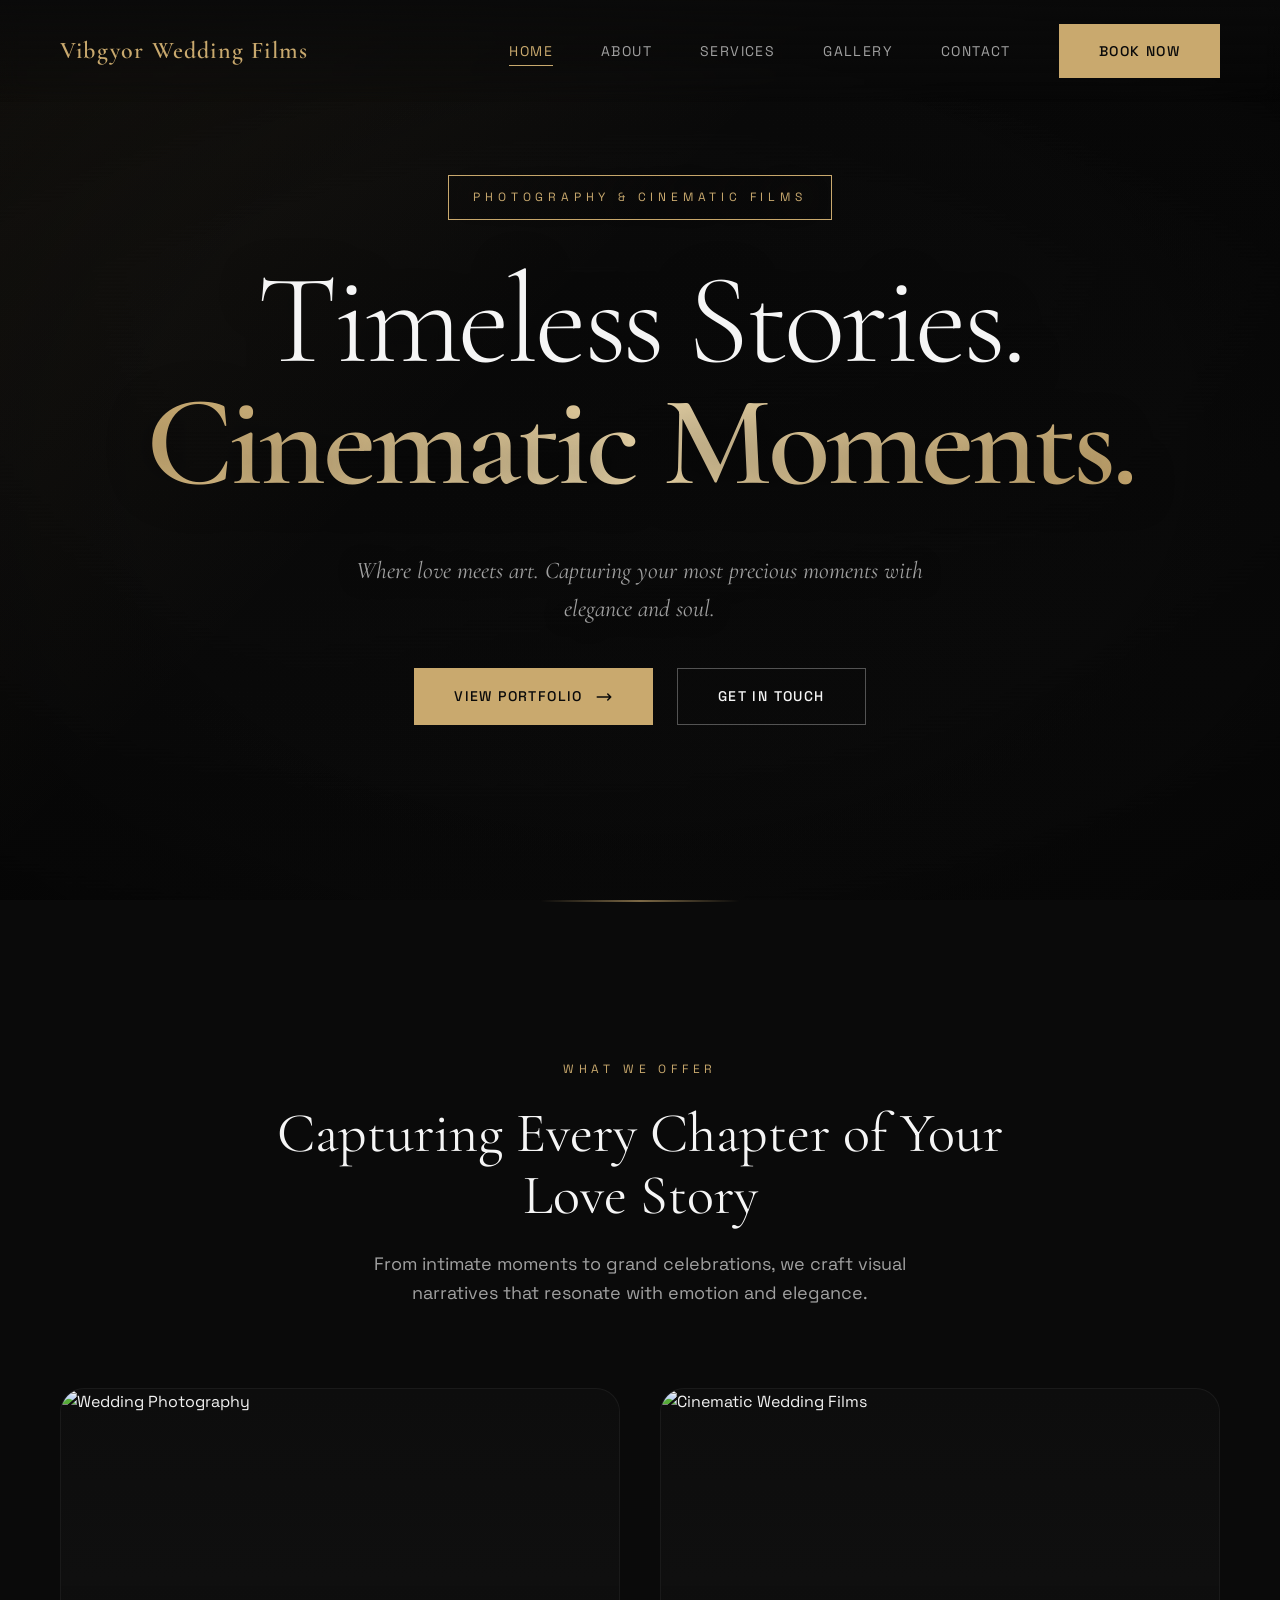
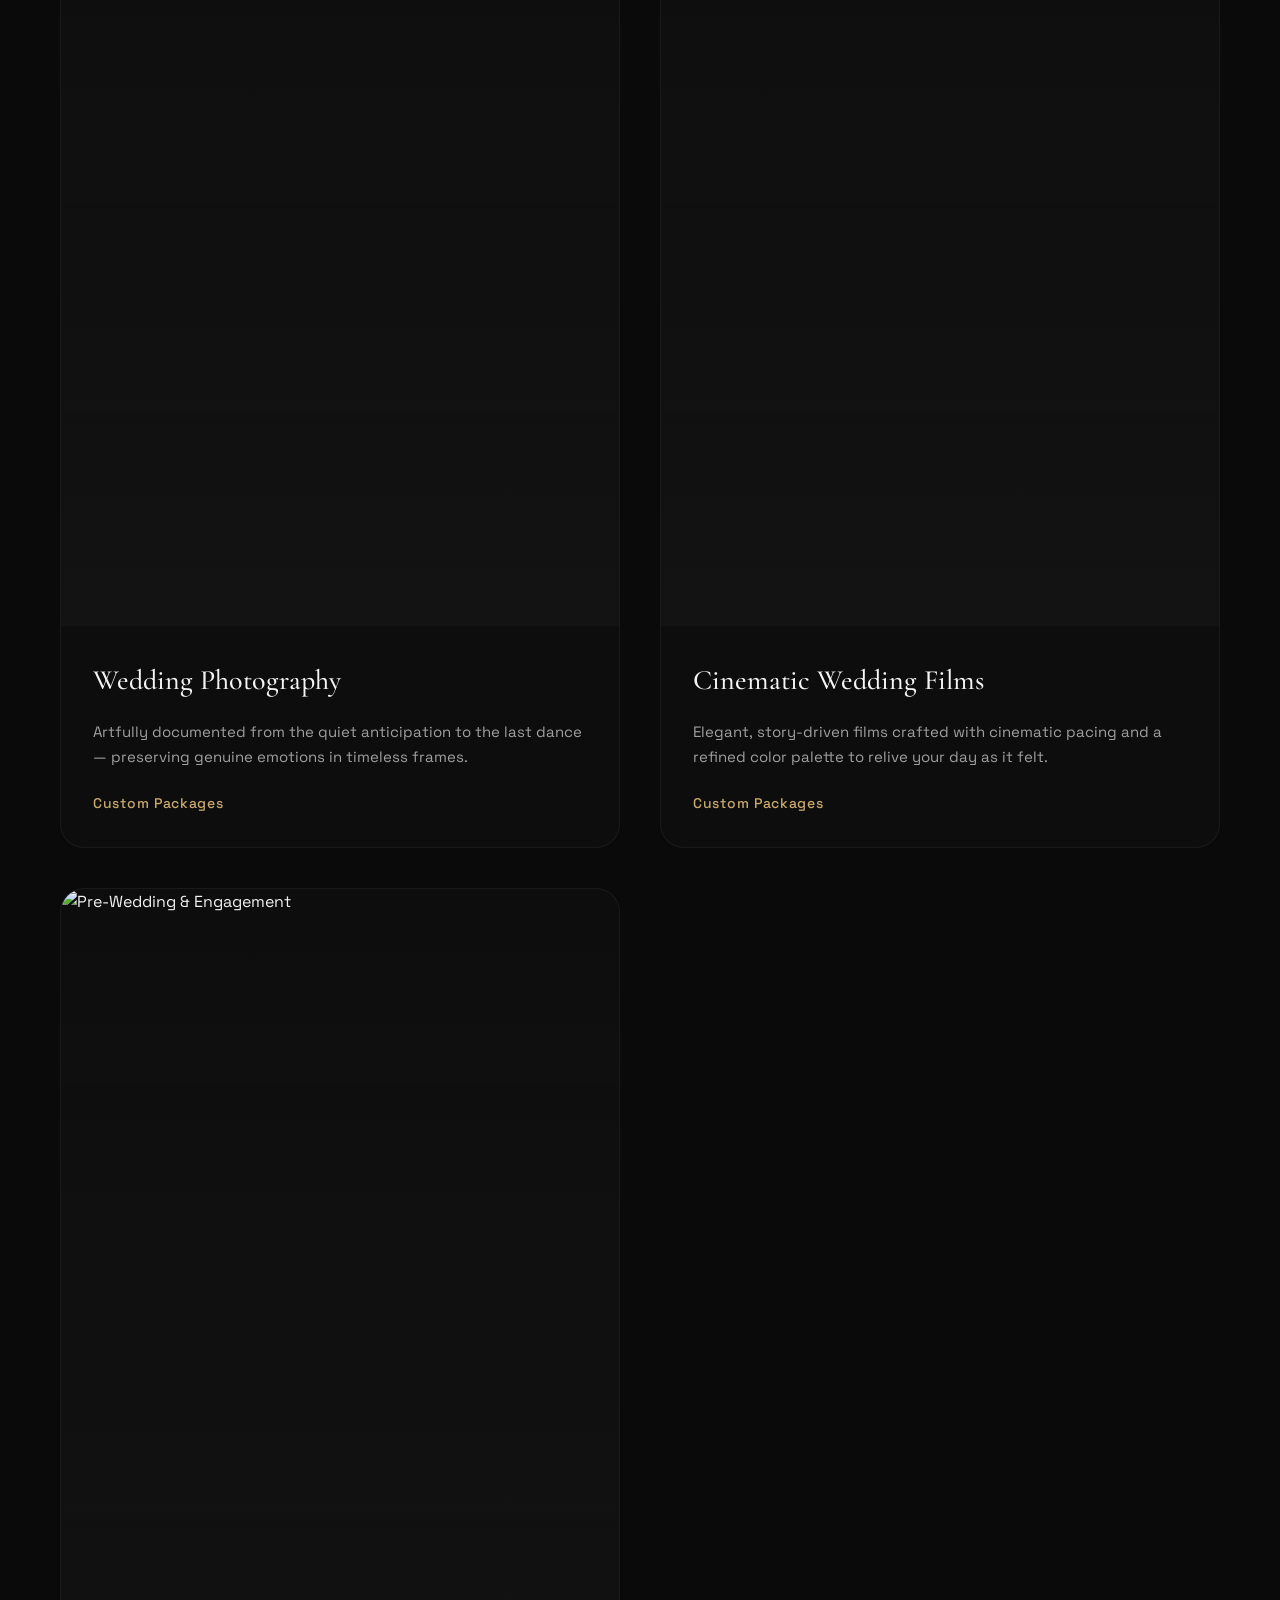
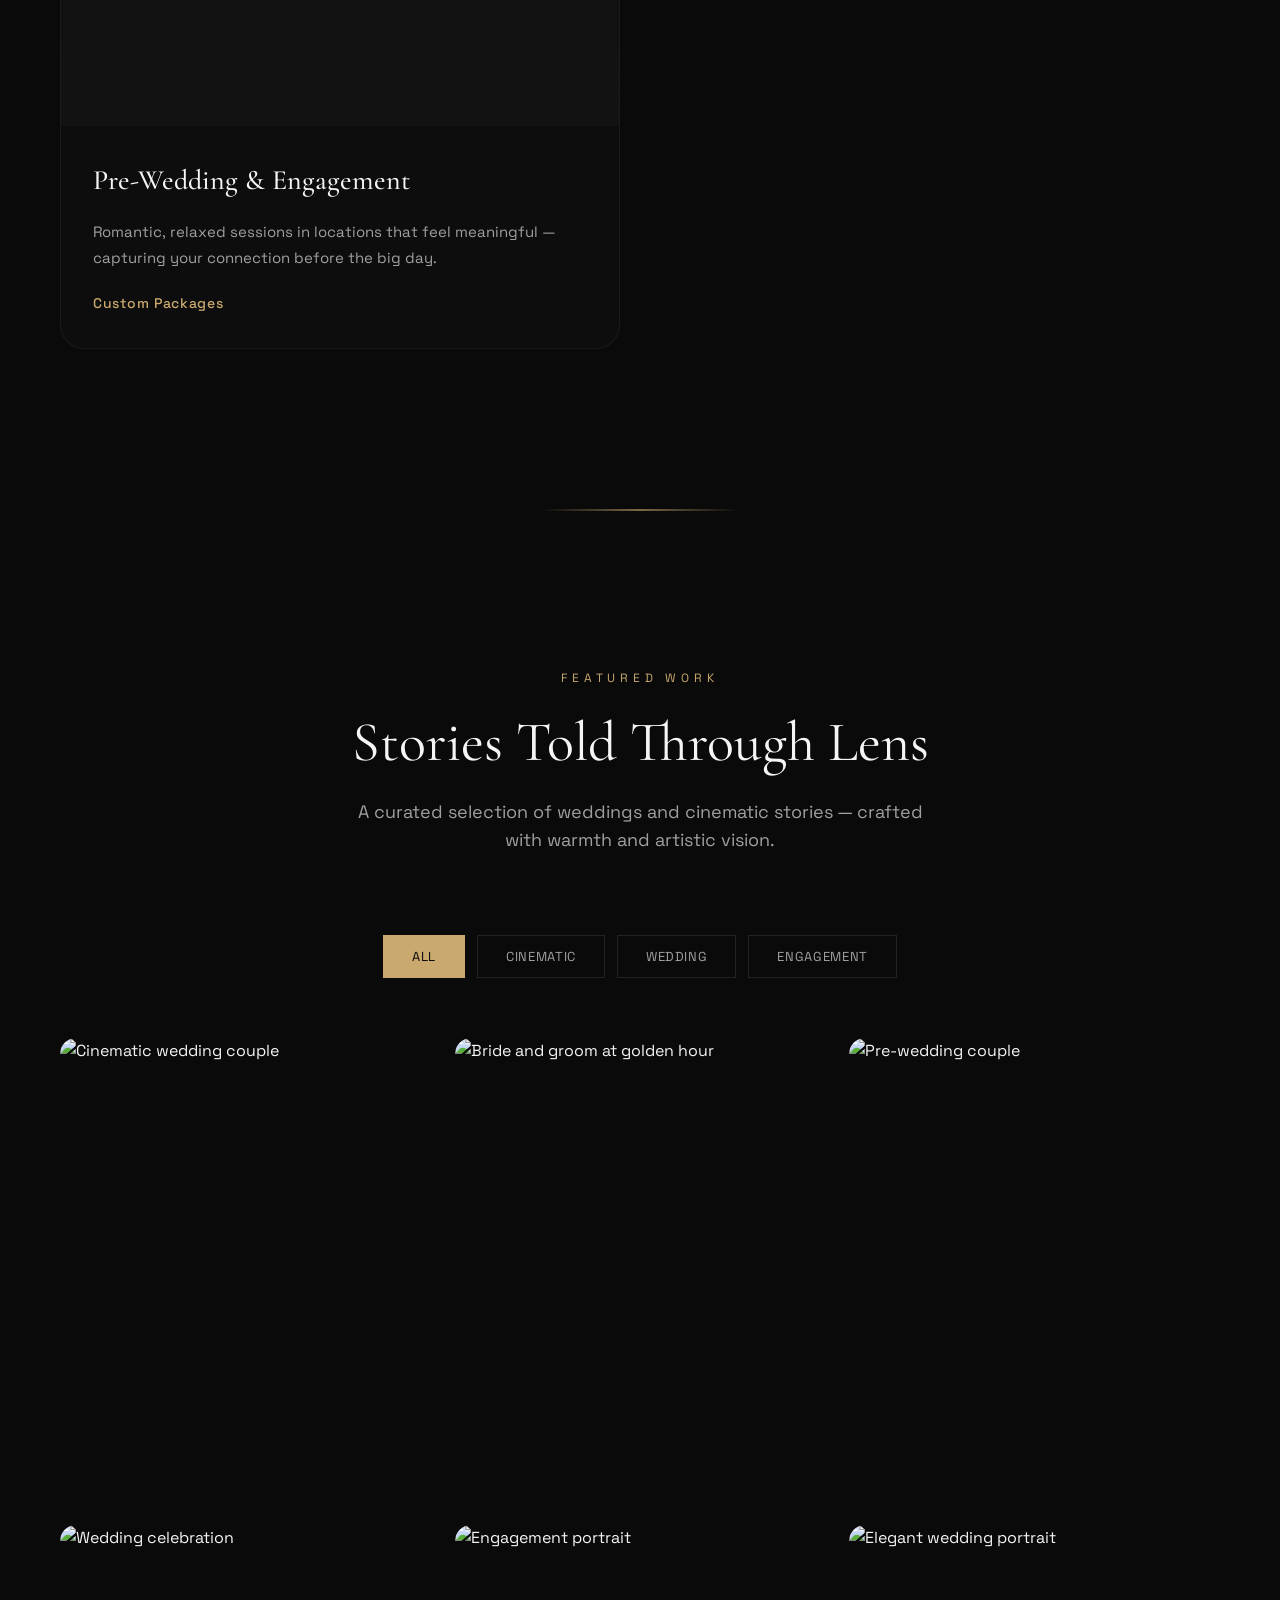
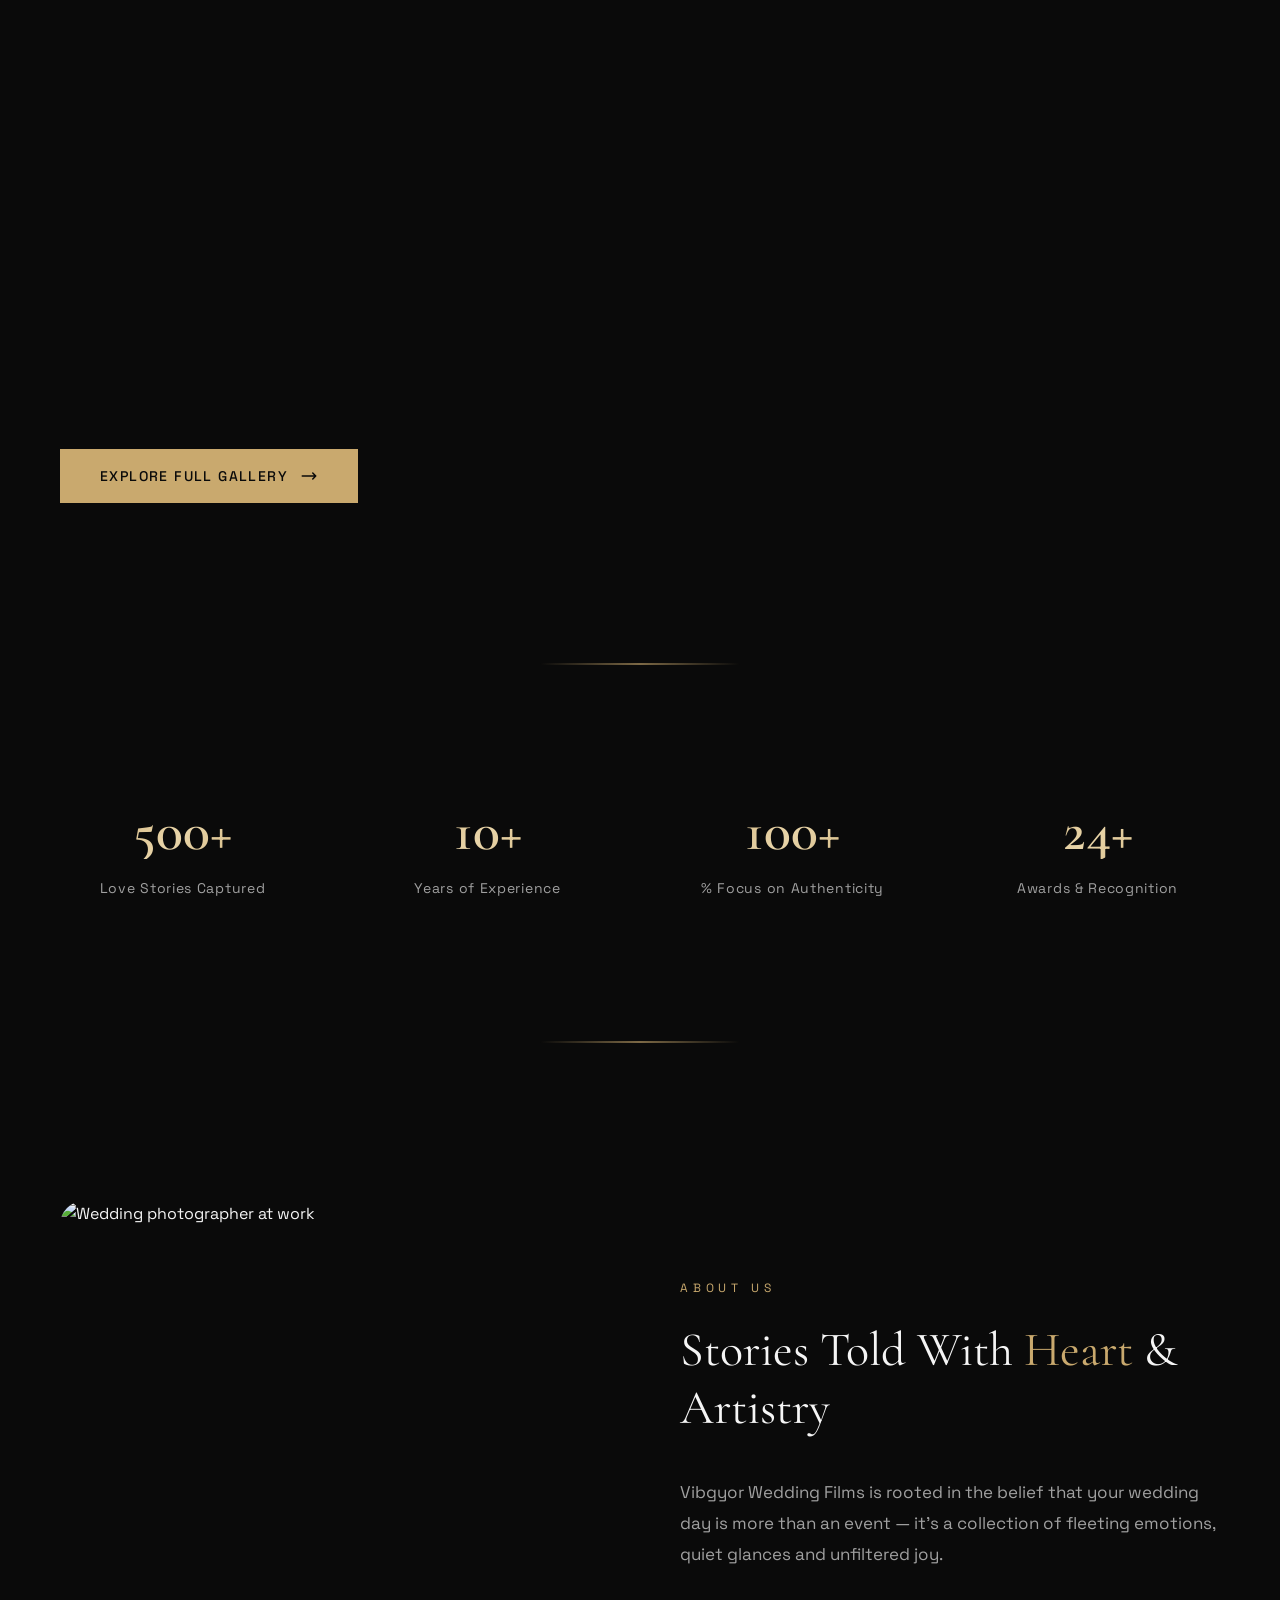
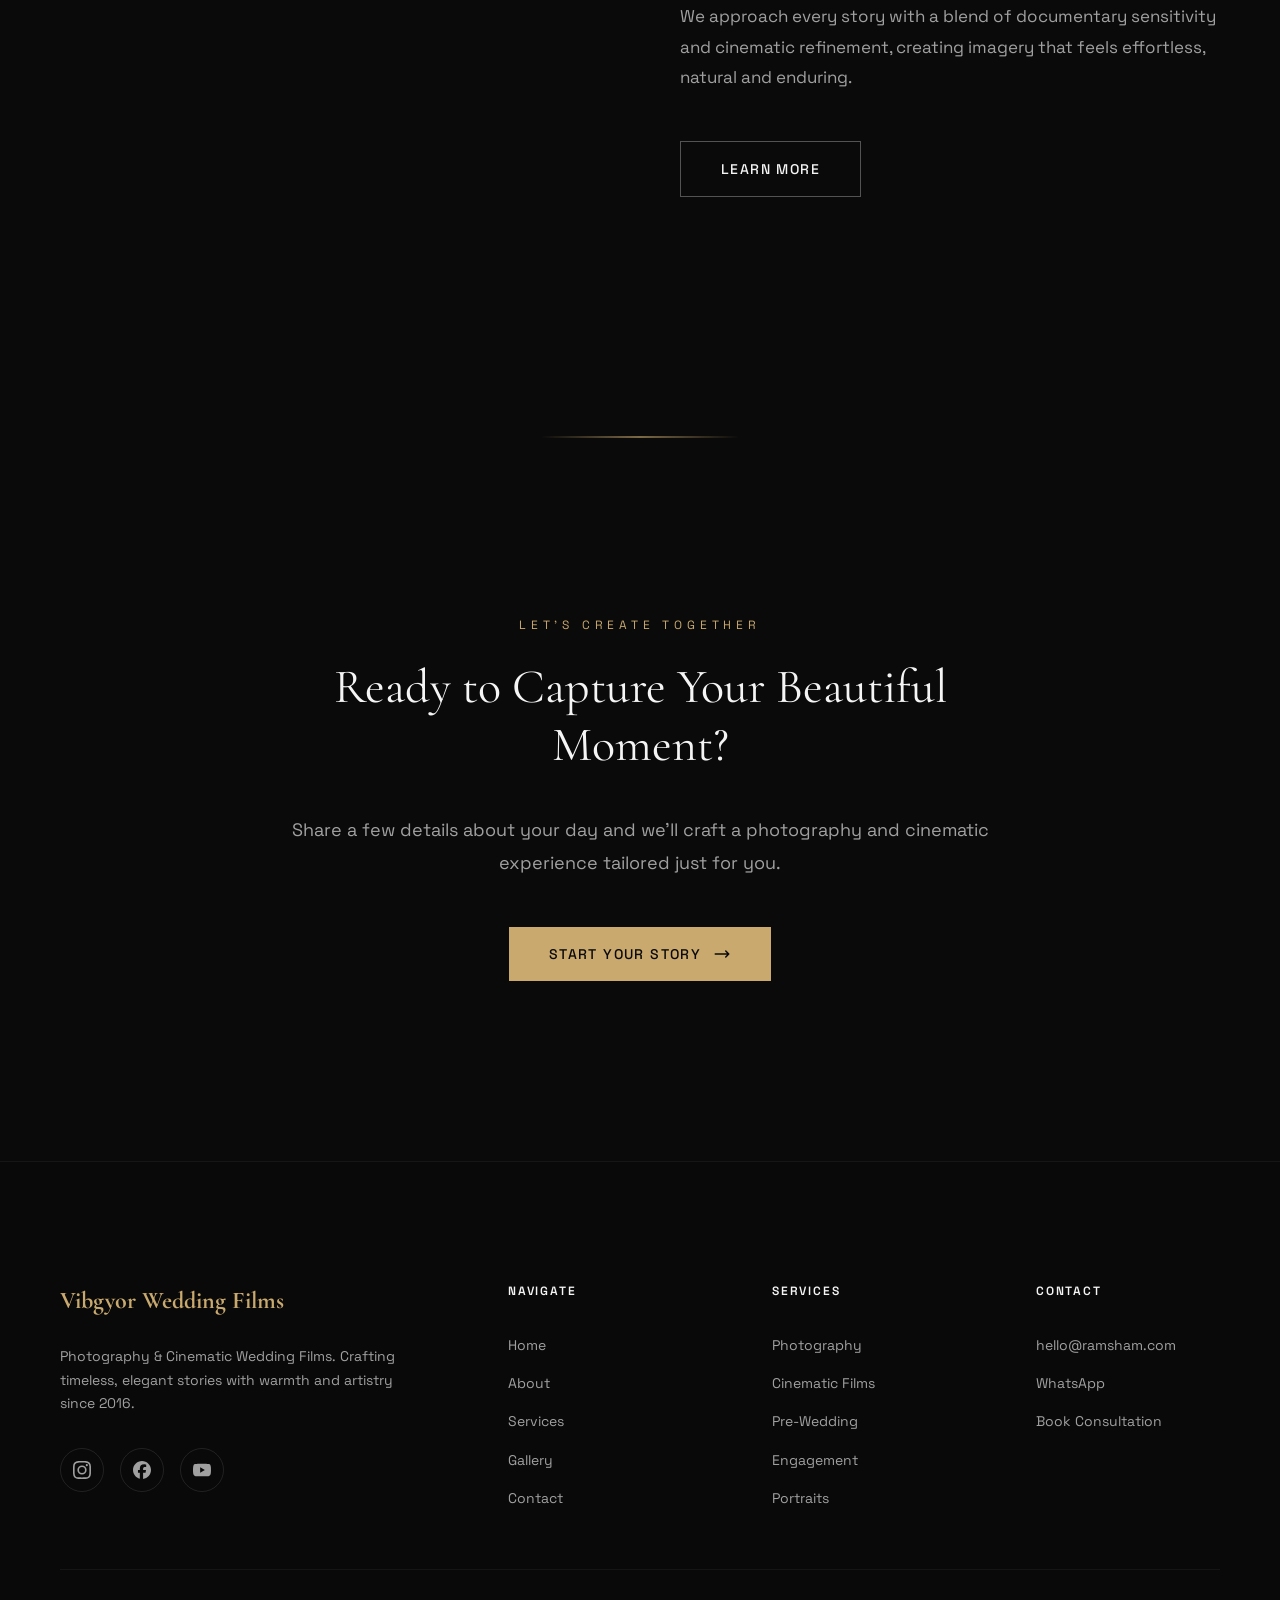
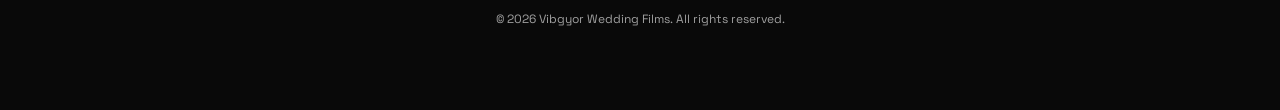
==== index.html @ 5d6d09fa "Fix: Make service cards mobile-responsive with clamp() and media queries" ====
<!DOCTYPE html>
<html lang="en">
<head>
  <meta charset="UTF-8" />
  <meta name="viewport" content="width=device-width, initial-scale=1.0" />
  <title>Vibgyor Wedding Films - Photography & Cinematic Wedding Films</title>
  <meta name="description" content="Vibgyor Wedding Films - Photography & Cinematic | Artistic Of Wedding. I am ready to capture your beautiful moment." />
  <meta name="theme-color" content="#1a1a1a" />
  <link rel="preconnect" href="https://fonts.googleapis.com" />
  <link rel="preconnect" href="https://fonts.gstatic.com" crossorigin />
  <link href="https://fonts.googleapis.com/css2?family=Cormorant+Garamond:ital,wght@0,300;0,400;0,500;0,600;0,700;1,300;1,400;1,500&family=Space+Grotesk:wght@300;400;500;600;700&display=swap" rel="stylesheet" />
  <style>
    /* Vibgyor Wedding Films - Modern 3D Artistic Website */
    :root {
      --font-display: 'Cormorant Garamond', Georgia, serif;
      --font-body: 'Space Grotesk', system-ui, sans-serif;
      --bg-dark: #0a0a0a;
      --bg-light: #141414;
      --text-primary: #f5f5f5;
      --text-secondary: #a0a0a0;
      --accent: #c9a96e;
      --accent-glow: rgba(201, 169, 110, 0.4);
      --gold-gradient: linear-gradient(135deg, #c9a96e 0%, #e8d4a8 50%, #c9a96e 100%);
    }

    * { margin: 0; padding: 0; box-sizing: border-box; }

    html { scroll-behavior: smooth; }

    body {
      font-family: var(--font-body);
      background: var(--bg-dark);
      color: var(--text-primary);
      line-height: 1.6;
      overflow-x: hidden;
      -webkit-font-smoothing: antialiased;
    }

    /* Custom Scrollbar */
    ::-webkit-scrollbar { width: 8px; }
    ::-webkit-scrollbar-track { background: var(--bg-dark); }
    ::-webkit-scrollbar-thumb { background: var(--accent); border-radius: 4px; }
    ::-webkit-scrollbar-thumb:hover { background: var(--accent-glow); }

    /* Selection */
    ::selection { background: var(--accent); color: var(--bg-dark); }

    /* Canvas Background - Full Page */
    #three-canvas {
      position: fixed;
      top: 0;
      left: 0;
      width: 100vw;
      height: 100vh;
      z-index: 0;
      pointer-events: none;
      opacity: 1;
    }

    /* Container */
    .container {
      position: relative;
      z-index: 1;
      max-width: 1400px;
      margin: 0 auto;
      padding: 40px 60px;
    }

    /* Navigation */
    .nav {
      position: fixed;
      top: 0;
      left: 0;
      right: 0;
      z-index: 100;
      padding: 24px 60px;
      display: flex;
      justify-content: space-between;
      align-items: center;
      background: linear-gradient(180deg, rgba(10,10,10,0.9) 0%, transparent 100%);
      backdrop-filter: blur(10px);
      transition: all 0.4s ease;
    }

    .nav.scrolled {
      background: rgba(10, 10, 10, 0.95);
      backdrop-filter: blur(20px);
      border-bottom: 1px solid rgba(201, 169, 110, 0.1);
    }

    .logo {
      font-family: var(--font-display);
      font-size: 1.5rem;
      font-weight: 600;
      color: var(--accent);
      text-decoration: none;
      letter-spacing: 0.05em;
    }

    .nav-links {
      display: flex;
      gap: 48px;
      align-items: center;
    }

    .nav-link {
      font-size: 0.875rem;
      font-weight: 400;
      color: var(--text-secondary);
      text-decoration: none;
      letter-spacing: 0.1em;
      text-transform: uppercase;
      transition: color 0.3s ease;
      position: relative;
    }

    .nav-link::before {
      content: '';
      position: absolute;
      bottom: -4px;
      left: 0;
      width: 0;
      height: 1px;
      background: var(--accent);
      transition: width 0.3s ease;
    }

    .nav-link:hover, .nav-link.active {
      color: var(--accent);
    }

    .nav-link:hover::before, .nav-link.active::before {
      width: 100%;
    }

    .menu-btn {
      display: none;
      background: none;
      border: none;
      color: var(--text-primary);
      cursor: pointer;
    }

    /* Hero Video Background */
    .hero {
      position: relative;
      min-height: 100vh;
      display: flex;
      align-items: center;
      justify-content: center;
      overflow: hidden;
      z-index: 1;
    }

    .hero-video-wrapper {
      position: absolute;
      inset: 0;
      z-index: 0;
      overflow: hidden;
      overscroll-behavior: none;
      pointer-events: none;
    }

    .hero-video {
      position: absolute;
      top: 0;
      left: 0;
      min-width: 100%;
      min-height: 100%;
      width: 100%;
      height: 100%;
      object-fit: cover;
      will-change: transform, filter;
      transition: filter 0.1s ease;
      pointer-events: none;
    }

    .hero-video-overlay {
      position: absolute;
      inset: 0;
      background: linear-gradient(
        180deg,
        rgba(10, 10, 10, 0.6) 0%,
        rgba(10, 10, 10, 0.4) 30%,
        rgba(10, 10, 10, 0.7) 100%
      );
      z-index: 1;
      transition: background 0.1s ease;
    }

    .hero-video-cinematic {
      position: absolute;
      inset: 0;
      background: linear-gradient(
        135deg,
        rgba(201, 169, 110, 0.08) 0%,
        transparent 40%,
        rgba(10, 10, 10, 0.3) 100%
      );
      z-index: 2;
      pointer-events: none;
    }

    /* Cinematic scan lines effect */
    .hero-scanlines {
      position: absolute;
      inset: 0;
      z-index: 3;
      pointer-events: none;
      background: repeating-linear-gradient(
        0deg,
        transparent,
        transparent 2px,
        rgba(0, 0, 0, 0.03) 2px,
        rgba(0, 0, 0, 0.03) 4px
      );
    }

    /* Vignette effect for cinematic feel */
    .hero-vignette {
      position: absolute;
      inset: 0;
      z-index: 4;
      pointer-events: none;
      background: radial-gradient(
        ellipse at center,
        transparent 50%,
        rgba(0, 0, 0, 0.4) 100%
      );
    }

    .hero-content {
      position: relative;
      z-index: 10;
      text-align: center;
      max-width: 1200px;
      padding: 0 24px;
    }

    .hero-label {
      display: inline-block;
      font-size: 0.75rem;
      letter-spacing: 0.4em;
      text-transform: uppercase;
      color: var(--accent);
      margin-bottom: 40px;
      padding: 12px 24px;
      border: 1px solid var(--accent);
      background: transparent;
      opacity: 0;
      transform: translateY(20px);
      animation: fadeUp 1s ease forwards 0.3s;
      text-shadow: 0 0 30px rgba(201, 169, 110, 0.5);
    }

    .hero-title {
      font-family: var(--font-display);
      font-size: clamp(3rem, 12vw, 8rem);
      font-weight: 300;
      line-height: 0.95;
      letter-spacing: -0.03em;
      margin-bottom: 48px;
      opacity: 0;
      transform: translateY(40px);
      animation: fadeUp 1s ease forwards 0.5s;
      text-shadow: 0 4px 40px rgba(0, 0, 0, 0.5);
    }

    .hero-title .line {
      display: block;
      opacity: 0;
      transform: translateY(40px);
      animation: fadeUp 1s ease forwards 0.6s;
    }

    .hero-title .line:nth-child(2) {
      animation-delay: 0.7s;
    }

    .hero-title .highlight {
      background: var(--gold-gradient);
      -webkit-background-clip: text;
      -webkit-text-fill-color: transparent;
      background-clip: text;
      font-weight: 600;
    }

    .hero-subtitle {
      font-family: var(--font-display);
      font-size: 1.5rem;
      font-style: italic;
      color: var(--text-secondary);
      margin-bottom: 40px;
      max-width: 600px;
      margin-left: auto;
      margin-right: auto;
      opacity: 0;
      transform: translateY(30px);
      animation: fadeUp 1s ease forwards 0.9s;
      text-shadow: 0 2px 20px rgba(0, 0, 0, 0.5);
    }

    .hero-actions {
      display: flex;
      gap: 24px;
      justify-content: center;
      flex-wrap: wrap;
      opacity: 0;
      transform: translateY(30px);
      animation: fadeUp 1s ease forwards 1.1s;
    }

    .btn {
      display: inline-flex;
      align-items: center;
      gap: 12px;
      padding: 16px 40px;
      font-size: 0.875rem;
      font-weight: 500;
      letter-spacing: 0.1em;
      text-transform: uppercase;
      text-decoration: none;
      transition: all 0.4s ease;
      cursor: pointer;
      border: none;
      position: relative;
      overflow: hidden;
    }

    .btn-primary {
      background: var(--accent);
      color: var(--bg-dark);
    }

    .btn-primary:hover {
      background: #d4b87a;
      transform: translateY(-3px);
      box-shadow: 0 20px 40px -10px var(--accent-glow);
    }

    .btn-outline {
      background: transparent;
      color: var(--text-primary);
      border: 1px solid rgba(255,255,255,0.3);
    }

    .btn-outline:hover {
      border-color: var(--accent);
      color: var(--accent);
      transform: translateY(-3px);
    }

    /* Mouse follower glow */
    .mouse-glow {
      position: fixed;
      width: 300px;
      height: 300px;
      border-radius: 50%;
      background: radial-gradient(circle, rgba(201, 169, 110, 0.15) 0%, transparent 70%);
      pointer-events: none;
      z-index: 0;
      transform: translate(-50%, -50%);
      transition: opacity 0.3s ease;
      opacity: 0;
    }

    /* Section Styles */
    section {
      padding: 120px 0;
      position: relative;
    }

    /* Gold separator line between sections */
    section:not(:first-of-type)::before {
      content: '';
      position: absolute;
      top: 0;
      left: 50%;
      transform: translateX(-50%);
      width: 200px;
      height: 2px;
      background: linear-gradient(90deg, transparent, var(--accent), transparent);
      opacity: 0.6;
      z-index: 5;
    }

    @media (max-width: 768px) {
      section:not(:first-of-type)::before {
        width: 120px;
      }
    }

    .section-header {
      text-align: center;
      margin-bottom: 80px;
    }

    .section-label {
      font-size: 0.75rem;
      letter-spacing: 0.4em;
      text-transform: uppercase;
      color: var(--accent);
      margin-bottom: 24px;
      display: block;
    }

    .section-title {
      font-family: var(--font-display);
      font-size: clamp(2rem, 6vw, 3.5rem);
      font-weight: 400;
      line-height: 1.1;
      max-width: 800px;
      margin: 0 auto;
    }

    .section-subtitle {
      font-size: 1.125rem;
      color: var(--text-secondary);
      margin-top: 24px;
      max-width: 600px;
      margin-left: auto;
      margin-right: auto;
    }

    /* Services Section */
    .services {
      background: rgba(10, 10, 10, 0.5);
    }

    .services-grid {
      display: grid;
      grid-template-columns: repeat(auto-fit, minmax(380px, 1fr));
      gap: 40px;
    }

    .service-card {
      background: rgba(255,255,255,0.02);
      border: 1px solid rgba(255,255,255,0.05);
      border-radius: 24px;
      overflow: hidden;
      transition: all 0.5s cubic-bezier(0.23, 1, 0.32, 1);
      cursor: pointer;
      position: relative;
    }

    .service-card::before {
      content: '';
      position: absolute;
      top: 0;
      left: 0;
      right: 0;
      height: 2px;
      background: var(--gold-gradient);
      transform: scaleX(0);
      transform-origin: left;
      transition: transform 0.4s ease;
    }

    .service-card:hover::before {
      transform: scaleX(1);
    }

    .service-card:hover {
      border-color: rgba(201, 169, 110, 0.2);
      transform: translateY(-8px);
      box-shadow: 0 30px 60px -20px rgba(0,0,0,0.5);
    }

    .service-image {
      position: relative;
      aspect-ratio: 1 / 1.5;
      overflow: hidden;
    }

    .service-image img {
      width: 100%;
      height: 100%;
      object-fit: cover;
      transition: transform 0.7s ease;
    }

    .service-card:hover .service-image img {
      transform: scale(1.08);
    }

    .service-image::after {
      content: '';
      position: absolute;
      inset: 0;
      background: linear-gradient(180deg, transparent 0%, rgba(20,20,20,0.8) 100%);
    }

    .service-content {
      padding: 32px;
    }

    .service-content h3 {
      font-family: var(--font-display);
      font-size: 1.75rem;
      font-weight: 500;
      margin-bottom: 16px;
      color: var(--text-primary);
    }

    .service-content p {
      color: var(--text-secondary);
      font-size: 0.9375rem;
      line-height: 1.7;
      margin-bottom: 20px;
    }

    .service-price {
      color: var(--accent);
      font-weight: 500;
      font-size: 0.875rem;
      letter-spacing: 0.05em;
    }

    /* Gallery Section */
    .gallery {
      background: rgba(10, 10, 10, 0.5);
    }

    .gallery-filters {
      display: flex;
      gap: 12px;
      justify-content: center;
      margin-bottom: 60px;
      flex-wrap: wrap;
    }

    .filter-btn {
      padding: 12px 28px;
      background: transparent;
      border: 1px solid rgba(255,255,255,0.1);
      color: var(--text-secondary);
      font-size: 0.8125rem;
      font-weight: 400;
      letter-spacing: 0.05em;
      text-transform: uppercase;
      cursor: pointer;
      transition: all 0.3s ease;
      font-family: var(--font-body);
    }

    .filter-btn:hover {
      border-color: var(--accent);
      color: var(--accent);
    }

    .filter-btn.active {
      background: var(--accent);
      border-color: var(--accent);
      color: var(--bg-dark);
    }

    .gallery-grid {
      display: grid;
      grid-template-columns: repeat(auto-fill, minmax(350px, 1fr));
      gap: 24px;
    }

    .gallery-item {
      position: relative;
      aspect-ratio: 4/5;
      border-radius: 16px;
      overflow: hidden;
      cursor: pointer;
      opacity: 1;
      transform: none;
      transition: opacity 0.6s ease, transform 0.6s ease;
    }

    .gallery-item.fade-in {
      animation: galleryFadeIn 0.8s cubic-bezier(0.23, 1, 0.32, 1) forwards;
    }

    @keyframes galleryFadeIn {
      from {
        opacity: 0;
        transform: translateY(30px) scale(0.95);
      }
      to {
        opacity: 1;
        transform: translateY(0) scale(1);
      }
    }

    .gallery-item img {
      width: 100%;
      height: 100%;
      object-fit: cover;
      transition: transform 0.6s ease;
    }

    .gallery-item:hover img {
      transform: scale(1.05);
    }

    .gallery-overlay {
      position: absolute;
      inset: 0;
      background: linear-gradient(180deg, transparent 40%, rgba(10,10,10,0.9) 100%);
      opacity: 0;
      transition: opacity 0.4s ease;
      display: flex;
      align-items: flex-end;
      padding: 32px;
    }

    .gallery-item:hover .gallery-overlay {
      opacity: 1;
    }

    .gallery-label {
      color: var(--text-primary);
      font-family: var(--font-display);
      font-size: 1.25rem;
      font-weight: 500;
      transform: translateY(10px);
      transition: transform 0.4s ease;
    }

    .gallery-item:hover .gallery-label {
      transform: translateY(0);
    }

    /* Stats Section */
    .stats {
      background: rgba(10, 10, 10, 0.5);
      padding: 100px 0;
    }

    .stats-grid {
      display: grid;
      grid-template-columns: repeat(4, 1fr);
      gap: 60px;
      text-align: center;
    }

    @media (max-width: 768px) {
      .stats-grid {
        grid-template-columns: repeat(2, 1fr);
        gap: 40px;
      }
    }

    .stat-item {
      opacity: 1;
      transform: none;
      transition: opacity 0.6s ease, transform 0.6s ease;
    }

    .stat-item.fade-in {
      animation: statFadeIn 0.6s ease forwards;
    }

    @keyframes statFadeIn {
      from {
        opacity: 0;
        transform: translateY(30px);
      }
      to {
        opacity: 1;
        transform: translateY(0);
      }
    }

    .stat-number {
      font-family: var(--font-display);
      font-size: 3.5rem;
      font-weight: 600;
      color: var(--accent);
      line-height: 1;
      margin-bottom: 16px;
      display: block;
      background: var(--gold-gradient);
      -webkit-background-clip: text;
      -webkit-text-fill-color: transparent;
      background-clip: text;
    }

    .stat-label {
      color: var(--text-secondary);
      font-size: 0.875rem;
      letter-spacing: 0.05em;
    }

    /* About Section */
    .about {
      background: rgba(10, 10, 10, 0.5);
    }

    .about-grid {
      display: grid;
      grid-template-columns: 1fr 1fr;
      gap: 80px;
      align-items: center;
    }

    @media (max-width: 768px) {
      .about-grid {
        grid-template-columns: 1fr;
        gap: 48px;
      }
    }

    .about-image {
      position: relative;
      border-radius: 24px;
      overflow: hidden;
      aspect-ratio: 4/5;
    }

    .about-image img {
      width: 100%;
      height: 100%;
      object-fit: cover;
      border-radius: 24px;
    }

    .about-image::before {
      content: '';
      position: absolute;
      inset: -2px;
      border: 1px solid var(--accent);
      border-radius: 25px;
      z-index: -1;
      opacity: 0.3;
    }

    .about-content h2 {
      font-family: var(--font-display);
      font-size: clamp(2rem, 5vw, 3rem);
      font-weight: 400;
      line-height: 1.2;
      margin-bottom: 40px;
    }

    .about-content h2 span {
      color: var(--accent);
    }

    .about-content p {
      color: var(--text-secondary);
      font-size: 1.0625rem;
      line-height: 1.8;
      margin-bottom: 32px;
    }

    .about-content .btn {
      margin-top: 16px;
    }

    /* CTA Section */
    .cta {
      background: rgba(10, 10, 10, 0.5);
      text-align: center;
      padding: 140px 0;
      position: relative;
      overflow: hidden;
    }

    .cta::before {
      content: '';
      position: absolute;
      top: 50%;
      left: 50%;
      transform: translate(-50%, -50%);
      width: 600px;
      height: 600px;
      background: radial-gradient(circle, rgba(201, 169, 110, 0.08) 0%, transparent 70%);
      pointer-events: none;
    }

    .cta-content {
      position: relative;
      z-index: 1;
      max-width: 700px;
      margin: 0 auto;
    }

    .cta h2 {
      font-family: var(--font-display);
      font-size: clamp(2rem, 5vw, 3rem);
      font-weight: 400;
      margin-bottom: 40px;
      line-height: 1.2;
    }

    .cta p {
      color: var(--text-secondary);
      font-size: 1.125rem;
      line-height: 1.8;
      margin-bottom: 48px;
    }

    /* Footer */
    .footer {
      background: rgba(10, 10, 10, 0.85);
      padding: 80px 0 40px;
      border-top: 1px solid rgba(255,255,255,0.05);
    }

    .footer-grid {
      display: grid;
      grid-template-columns: 2fr 1fr 1fr 1fr;
      gap: 80px;
      margin-bottom: 60px;
    }

    @media (max-width: 768px) {
      .footer-grid {
        grid-template-columns: 1fr;
        gap: 48px;
      }
    }

    .footer-brand h3 {
      font-family: var(--font-display);
      font-size: 1.5rem;
      color: var(--accent);
      margin-bottom: 24px;
    }

    .footer-brand p {
      color: var(--text-secondary);
      font-size: 0.875rem;
      line-height: 1.7;
      margin-bottom: 32px;
    }

    .social-links {
      display: flex;
      gap: 16px;
    }

    .social-link {
      width: 44px;
      height: 44px;
      border: 1px solid rgba(255,255,255,0.1);
      border-radius: 50%;
      display: flex;
      align-items: center;
      justify-content: center;
      color: var(--text-secondary);
      text-decoration: none;
      transition: all 0.3s ease;
    }

    .social-link:hover {
      border-color: var(--accent);
      color: var(--accent);
      transform: translateY(-3px);
    }

    .footer-heading {
      color: var(--text-primary);
      font-size: 0.75rem;
      font-weight: 600;
      letter-spacing: 0.15em;
      text-transform: uppercase;
      margin-bottom: 32px;
      display: block;
    }

    .footer-links {
      display: flex;
      flex-direction: column;
      gap: 16px;
    }

    .footer-link {
      color: var(--text-secondary);
      text-decoration: none;
      font-size: 0.875rem;
      transition: color 0.3s ease;
    }

    .footer-link:hover {
      color: var(--accent);
    }

    .footer-bottom {
      border-top: 1px solid rgba(255,255,255,0.05);
      padding-top: 40px;
      text-align: center;
      color: var(--text-secondary);
      font-size: 0.75rem;
    }

    /* Animations */
    @keyframes fadeUp {
      to {
        opacity: 1;
        transform: translateY(0);
      }
    }

    @keyframes float {
      0%, 100% { transform: translateY(0); }
      50% { transform: translateY(-20px); }
    }

    /* Responsive */
@media (max-width: 768px) {
      .nav-links { display: none; }
      .menu-btn { display: block; }
      .container { padding: 20px; }
      .nav { padding: 16px 20px; }
    }

    @media (max-width: 768px) {
      .service-card-img {
        aspect-ratio: 1 / 1;
      }
      
      .service-card-body h3 {
        font-size: 1.25rem;
      }
      
      .service-card-body p {
        font-size: 0.875rem;
      }
    }

    /* Lightbox */
    .lightbox {
      position: fixed;
      inset: 0;
      background: rgba(0,0,0,0.98);
      z-index: 1000;
      display: flex;
      align-items: center;
      justify-content: center;
      opacity: 0;
      visibility: hidden;
      transition: all 0.4s ease;
    }

    .lightbox.active {
      opacity: 1;
      visibility: visible;
    }

    .lightbox-img {
      max-width: 90vw;
      max-height: 80vh;
      object-fit: contain;
      border-radius: 12px;
      transform: scale(0.9);
      transition: transform 0.4s ease;
    }

    .lightbox.active .lightbox-img {
      transform: scale(1);
    }

    .lightbox-close {
      position: absolute;
      top: 32px;
      right: 32px;
      width: 48px;
      height: 48px;
      border-radius: 50%;
      background: rgba(255,255,255,0.1);
      border: none;
      color: white;
      cursor: pointer;
      display: flex;
      align-items: center;
      justify-content: center;
      transition: background 0.3s ease;
    }

    .lightbox-close:hover {
      background: var(--accent);
      color: var(--bg-dark);
    }

    /* Mobile menu */
    .mobile-menu {
      position: fixed;
      top: 0;
      left: 0;
      right: 0;
      bottom: 0;
      background: rgba(10, 10, 10, 0.98);
      z-index: 99;
      display: flex;
      flex-direction: column;
      align-items: center;
      justify-content: center;
      gap: 40px;
      opacity: 0;
      visibility: hidden;
      transition: all 0.4s ease;
    }

    .mobile-menu.active {
      opacity: 1;
      visibility: visible;
    }

    .mobile-menu a {
      color: var(--text-primary);
      text-decoration: none;
      font-family: var(--font-display);
      font-size: 2rem;
      transition: color 0.3s ease;
    }

    .mobile-menu a:hover {
      color: var(--accent);
    }
  </style>
</head>
<body>
  <!-- Three.js Canvas for 3D Background -->
  <canvas id="three-canvas"></canvas>

  <!-- Mouse Follower Glow -->
  <div class="mouse-glow" id="mouseGlow"></div>

  <!-- Mobile Menu -->
  <div class="mobile-menu" id="mobileMenu">
    <a href="index.html" class="mobile-link">Home</a>
    <a href="about.html" class="mobile-link">About</a>
    <a href="services.html" class="mobile-link">Services</a>
    <a href="gallery.html" class="mobile-link">Gallery</a>
    <a href="contact.html" class="mobile-link">Contact</a>
  </div>

  <!-- Navigation -->
  <nav class="nav" id="nav">
    <a href="index.html" class="logo">Vibgyor Wedding Films</a>
    <div class="nav-links">
      <a href="index.html" class="nav-link active">Home</a>
      <a href="about.html" class="nav-link">About</a>
      <a href="services.html" class="nav-link">Services</a>
      <a href="gallery.html" class="nav-link">Gallery</a>
      <a href="contact.html" class="nav-link">Contact</a>
      <a href="contact.html" class="btn btn-primary">Book Now</a>
    </div>
    <button class="menu-btn" id="menuBtn" aria-label="Toggle Menu">
      <svg width="24" height="24" fill="none" stroke="currentColor" viewBox="0 0 24 24">
        <path stroke-linecap="round" stroke-linejoin="round" stroke-width="2" d="M4 6h16M4 12h16M4 18h16"></path>
      </svg>
    </button>
  </nav>

  <!-- Hero Section with Cinematic Video Background -->
  <section class="hero" id="hero">
    <div class="hero-video-wrapper">
      <!-- Cinematic background video -->
      <video 
        class="hero-video" 
        id="heroVideo"
        autoplay 
        muted 
        loop 
        playsinline
        poster="https://images.unsplash.com/photo-1519741497674-611481863552?w=1920&q=80"
      >
        <source src="videos/Yash.mp4" type="video/mp4">
      </video>
      
      <!-- Dark overlay for text readability -->
      <div class="hero-video-overlay"></div>
      
      <!-- Cinematic color grading effect -->
      <div class="hero-video-cinematic"></div>
      
      <!-- Film grain / scan lines effect -->
      <div class="hero-scanlines"></div>
      
      <!-- Vignette effect -->
      <div class="hero-vignette"></div>
    </div>

    <div class="container hero-content">
      <span class="hero-label">Photography & Cinematic Films</span>
      <h1 class="hero-title">
        <span class="line">Timeless Stories.</span>
        <span class="line highlight">Cinematic Moments.</span>
      </h1>
      <p class="hero-subtitle">Where love meets art. Capturing your most precious moments with elegance and soul.</p>
      <div class="hero-actions">
        <a href="gallery.html" class="btn btn-primary">
          View Portfolio
          <svg width="18" height="18" fill="none" stroke="currentColor" viewBox="0 0 24 24">
            <path stroke-linecap="round" stroke-linejoin="round" stroke-width="2" d="M17 8l4 4m0 0l-4 4m4-4H3"></path>
          </svg>
        </a>
        <a href="contact.html" class="btn btn-outline">Get In Touch</a>
      </div>
    </div>
  </section>

  <!-- Services Section -->
  <section class="services">
    <div class="container">
      <div class="section-header">
        <span class="section-label">What We Offer</span>
        <h2 class="section-title">Capturing Every Chapter of Your Love Story</h2>
        <p class="section-subtitle">From intimate moments to grand celebrations, we craft visual narratives that resonate with emotion and elegance.</p>
      </div>
      <div class="services-grid">
        <article class="service-card">
          <div class="service-image">
            <img src="https://images.unsplash.com/photo-1511795409834-ef04bbd61622?w=800&q=80" alt="Wedding Photography" loading="lazy" />
          </div>
          <div class="service-content">
            <h3>Wedding Photography</h3>
            <p>Artfully documented from the quiet anticipation to the last dance — preserving genuine emotions in timeless frames.</p>
            <span class="service-price">Custom Packages</span>
          </div>
        </article>
        <article class="service-card">
          <div class="service-image">
            <img src="https://images.unsplash.com/photo-1537633552985-df8429e8048b?w=800&q=80" alt="Cinematic Wedding Films" loading="lazy" />
          </div>
          <div class="service-content">
            <h3>Cinematic Wedding Films</h3>
            <p>Elegant, story-driven films crafted with cinematic pacing and a refined color palette to relive your day as it felt.</p>
            <span class="service-price">Custom Packages</span>
          </div>
        </article>
        <article class="service-card">
          <div class="service-image">
            <img src="https://images.unsplash.com/photo-1520854221256-17451cc331bf?w=800&q=80" alt="Pre-Wedding & Engagement" loading="lazy" />
          </div>
          <div class="service-content">
            <h3>Pre-Wedding & Engagement</h3>
            <p>Romantic, relaxed sessions in locations that feel meaningful — capturing your connection before the big day.</p>
            <span class="service-price">Custom Packages</span>
          </div>
        </article>
      </div>
    </div>
  </section>

  <!-- Gallery Section -->
  <section class="gallery">
    <div class="container">
      <div class="section-header">
        <span class="section-label">Featured Work</span>
        <h2 class="section-title">Stories Told Through Lens</h2>
        <p class="section-subtitle">A curated selection of weddings and cinematic stories — crafted with warmth and artistic vision.</p>
      </div>
      <div class="gallery-filters">
        <button class="filter-btn active" data-filter="all">All</button>
        <button class="filter-btn" data-filter="cinematic">Cinematic</button>
        <button class="filter-btn" data-filter="wedding">Wedding</button>
        <button class="filter-btn" data-filter="engagement">Engagement</button>
      </div>
      <div class="gallery-grid">
        <figure class="gallery-item" data-category="cinematic">
          <img src="https://images.unsplash.com/photo-1506197603052-3cc9c3a201bd?w=600&q=80" alt="Cinematic wedding couple" loading="lazy" />
          <div class="gallery-overlay">
            <span class="gallery-label">Cinematic Storytelling</span>
          </div>
        </figure>
        <figure class="gallery-item" data-category="wedding">
          <img src="https://images.unsplash.com/photo-1606216794074-735e91aa2c92?w=600&q=80" alt="Bride and groom at golden hour" loading="lazy" />
          <div class="gallery-overlay">
            <span class="gallery-label">Golden Hour Romance</span>
          </div>
        </figure>
        <figure class="gallery-item" data-category="engagement">
          <img src="https://images.unsplash.com/photo-1532712938310-34cb3982ef74?w=600&q=80" alt="Pre-wedding couple" loading="lazy" />
          <div class="gallery-overlay">
            <span class="gallery-label">Pre-Wedding Session</span>
          </div>
        </figure>
        <figure class="gallery-item" data-category="cinematic">
          <img src="https://images.unsplash.com/photo-1591604466107-ec97de577aff?w=600&q=80" alt="Wedding celebration" loading="lazy" />
          <div class="gallery-overlay">
            <span class="gallery-label">Celebration Highlights</span>
          </div>
        </figure>
        <figure class="gallery-item" data-category="engagement">
          <img src="https://images.unsplash.com/photo-1465495976277-4387d4b0b4c6?w=600&q=80" alt="Engagement portrait" loading="lazy" />
          <div class="gallery-overlay">
            <span class="gallery-label">Engagement Portrait</span>
          </div>
        </figure>
        <figure class="gallery-item" data-category="wedding">
          <img src="https://images.unsplash.com/photo-1522673607200-164d1b6ce486?w=600&q=80" alt="Elegant wedding portrait" loading="lazy" />
          <div class="gallery-overlay">
            <span class="gallery-label">Timeless Portrait</span>
          </div>
        </figure>
      </div>
      <div class="text-center" style="margin-top: 60px;">
        <a href="gallery.html" class="btn btn-primary">
          Explore Full Gallery
          <svg width="18" height="18" fill="none" stroke="currentColor" viewBox="0 0 24 24">
            <path stroke-linecap="round" stroke-linejoin="round" stroke-width="2" d="M17 8l4 4m0 0l-4 4m4-4H3"></path>
          </svg>
        </a>
      </div>
    </div>
  </section>

  <!-- Stats Section -->
  <section class="stats">
    <div class="container">
      <div class="stats-grid">
        <div class="stat-item">
          <span class="stat-number" data-target="500">0</span>
          <span class="stat-label">Love Stories Captured</span>
        </div>
        <div class="stat-item">
          <span class="stat-number" data-target="10">0</span>
          <span class="stat-label">Years of Experience</span>
        </div>
        <div class="stat-item">
          <span class="stat-number" data-target="100">0</span>
          <span class="stat-label">% Focus on Authenticity</span>
        </div>
        <div class="stat-item">
          <span class="stat-number" data-target="24">0</span>
          <span class="stat-label">Awards & Recognition</span>
        </div>
      </div>
    </div>
  </section>

  <!-- About Section -->
  <section class="about">
    <div class="container">
      <div class="about-grid">
        <div class="about-image">
          <img src="https://images.unsplash.com/photo-1502920917128-1aa500764cbd?w=800&q=80" alt="Wedding photographer at work" loading="lazy" />
        </div>
        <div class="about-content">
          <span class="section-label" style="display: block; text-align: left;">About Us</span>
          <h2>Stories Told With <span>Heart</span> & Artistry</h2>
          <p>Vibgyor Wedding Films is rooted in the belief that your wedding day is more than an event — it's a collection of fleeting emotions, quiet glances and unfiltered joy.</p>
          <p>We approach every story with a blend of documentary sensitivity and cinematic refinement, creating imagery that feels effortless, natural and enduring.</p>
          <a href="about.html" class="btn btn-outline">Learn More</a>
        </div>
      </div>
    </div>
  </section>

  <!-- CTA Section -->
  <section class="cta">
    <div class="container">
      <div class="cta-content">
        <span class="section-label" style="display: block; margin-bottom: 24px;">Let's Create Together</span>
        <h2>Ready to Capture Your Beautiful Moment?</h2>
        <p>Share a few details about your day and we'll craft a photography and cinematic experience tailored just for you.</p>
        <a href="contact.html" class="btn btn-primary">
          Start Your Story
          <svg width="18" height="18" fill="none" stroke="currentColor" viewBox="0 0 24 24">
            <path stroke-linecap="round" stroke-linejoin="round" stroke-width="2" d="M17 8l4 4m0 0l-4 4m4-4H3"></path>
          </svg>
        </a>
      </div>
    </div>
  </section>

  <!-- Footer -->
  <footer class="footer">
    <div class="container">
      <div class="footer-grid">
        <div class="footer-brand">
          <h3>Vibgyor Wedding Films</h3>
          <p>Photography & Cinematic Wedding Films. Crafting timeless, elegant stories with warmth and artistry since 2016.</p>
          <div class="social-links">
            <a href="https://instagram.com/" target="_blank" rel="noopener" class="social-link" aria-label="Instagram">
              <svg width="18" height="18" fill="currentColor" viewBox="0 0 24 24">
                <path d="M12 2.163c3.204 0 3.584.012 4.85.07 3.252.148 4.771 1.691 4.919 4.919.058 1.265.069 1.645.069 4.849 0 3.205-.012 3.584-.069 4.849-.149 3.225-1.664 4.771-4.919 4.919-1.266.058-1.644.07-4.85.07-3.204 0-3.584-.012-4.849-.07-3.26-.149-4.771-1.699-4.919-4.92-.058-1.265-.07-1.644-.07-4.849 0-3.204.013-3.583.07-4.849.149-3.227 1.664-4.771 4.919-4.919 1.266-.057 1.645-.069 4.849-.069m0-2.163C8.741 0 8.333.014 7.053.072 2.695.272.273 2.69.073 7.052.014 8.333 0 8.741 0 12c0 3.259.014 3.668.072 4.948.2 4.358 2.618 6.78 6.98 6.98C8.333 23.986 8.741 24 12 24c3.259 0 3.668-.014 4.948-.072 4.354-.2 6.782-2.618 6.979-6.98.059-1.28.073-1.689.073-4.948 0-3.259-.014-3.667-.072-4.947-.196-4.354-2.617-6.78-6.979-6.98C15.668.014 15.259 0 12 0m0 5.838a6.162 6.162 0 100 12.324 6.162 6.162 0 000-12.324M12 16a4 4 0 110-8 4 4 0 010 8m6.406-11.845a1.44 1.44 0 100 2.881 1.44 1.44 0 000-2.881" />
              </svg>
            </a>
            <a href="https://facebook.com/" target="_blank" rel="noopener" class="social-link" aria-label="Facebook">
              <svg width="18" height="18" fill="currentColor" viewBox="0 0 24 24">
                <path d="M9.101 23.691v-7.98H6.627v-3.667h2.474v-1.58c0-4.085 1.848-5.978 5.858-5.978.401 0 .955.042 1.468.103a8.68 8.68 0 011.141.195v3.325a8.623 8.623 0 00-.653-.036 26.805 26.805 0 00-.733-.009c-.707 0-1.259.096-1.675.309a1.686 1.686 0 00-.679.622c-.258.42-.374.995-.374 1.752v1.297h3.919l-.386 2.103-.287 1.564h-3.246v8.245C19.396 23.238 24 18.179 24 12.044c0-6.627-5.373-12-12-12s-12 5.373-12 12c0 5.628 3.874 10.35 9.101 11.647z" />
              </svg>
            </a>
            <a href="https://youtube.com/" target="_blank" rel="noopener" class="social-link" aria-label="YouTube">
              <svg width="18" height="18" fill="currentColor" viewBox="0 0 24 24">
                <path d="M23.498 6.186a3.016 3.016 0 00-2.122-2.136C19.505 3.545 12 3.545 12 3.545s-7.505 0-9.377.505A3.017 3.017 0 00.502 6.186C0 8.07 0 12 0 12s0 3.93.502 5.814a3.016 3.016 0 002.122 2.136c1.871.505 9.376.505 9.376.505s7.505 0 9.377-.505a3.015 3.015 0 002.122-2.136C24 15.93 24 12 24 12s0-3.93-.502-5.814zM9.545 15.568V8.432L15.818 12l-6.273 3.568z" />
              </svg>
            </a>
          </div>
        </div>
        <div>
          <span class="footer-heading">Navigate</span>
          <div class="footer-links">
            <a href="index.html" class="footer-link">Home</a>
            <a href="about.html" class="footer-link">About</a>
            <a href="services.html" class="footer-link">Services</a>
            <a href="gallery.html" class="footer-link">Gallery</a>
            <a href="contact.html" class="footer-link">Contact</a>
          </div>
        </div>
        <div>
          <span class="footer-heading">Services</span>
          <div class="footer-links">
            <a href="services.html" class="footer-link">Photography</a>
            <a href="services.html" class="footer-link">Cinematic Films</a>
            <a href="services.html" class="footer-link">Pre-Wedding</a>
            <a href="services.html" class="footer-link">Engagement</a>
            <a href="services.html" class="footer-link">Portraits</a>
          </div>
        </div>
        <div>
          <span class="footer-heading">Contact</span>
          <div class="footer-links">
            <a href="mailto:hello@ramsham.com" class="footer-link">hello@ramsham.com</a>
            <a href="https://wa.me/" target="_blank" rel="noopener" class="footer-link">WhatsApp</a>
            <a href="#" class="footer-link">Book Consultation</a>
          </div>
        </div>
      </div>
      <div class="footer-bottom">
        <p>&copy; 2026 Vibgyor Wedding Films. All rights reserved.</p>
      </div>
    </div>
  </footer>

  <!-- Lightbox -->
  <div class="lightbox" id="lightbox">
    <button class="lightbox-close" id="lightboxClose">
      <svg width="20" height="20" fill="none" stroke="currentColor" viewBox="0 0 24 24">
        <path stroke-linecap="round" stroke-linejoin="round" stroke-width="2" d="M6 18L18 6M6 6l12 12"></path>
      </svg>
    </button>
    <img class="lightbox-img" id="lightboxImg" src="" alt="Enlarged view" />
  </div>

  <!-- Three.js -->
  <script src="https://cdnjs.cloudflare.com/ajax/libs/three.js/r128/three.min.js" crossorigin="anonymous"></script>

  <script>
    // ============================================
    // THREE.JS - 3D Particle System
    // ============================================
    // Wrapped in try/catch: some browsers/environments can't create a WebGL
    // context (hardware acceleration off, locked-down preview sandboxes, very
    // old browsers, etc). Without this guard, that failure would throw before
    // the DOMContentLoaded listener below ever gets registered, silently
    // breaking the mobile menu, gallery filters, lightbox, scroll nav and
    // stats counters too - none of which have anything to do with Three.js.
    try {
    const canvas = document.getElementById('three-canvas');
    const scene = new THREE.Scene();
    const camera = new THREE.PerspectiveCamera(75, window.innerWidth / window.innerHeight, 0.1, 1000);
    const renderer = new THREE.WebGLRenderer({
      canvas,
      alpha: true,
      antialias: true,
      powerPreference: 'high-performance'
    });

    renderer.setSize(window.innerWidth, window.innerHeight);
    renderer.setPixelRatio(Math.min(window.devicePixelRatio, 2));
    renderer.setClearColor(0x0a0a0a, 0); // Fully transparent background

    // Transparent scene - orbs show through to page

    // Particles
    const particleCount = 500;
    const particlesGeometry = new THREE.BufferGeometry();
    const positions = new Float32Array(particleCount * 3);
    const colors = new Float32Array(particleCount * 3);

    for (let i = 0; i < particleCount; i++) {
      positions[i * 3] = (Math.random() - 0.5) * 20;
      positions[i * 3 + 1] = (Math.random() - 0.5) * 20;
      positions[i * 3 + 2] = (Math.random() - 0.5) * 20;

      // Gold-ish colors
      const color = new THREE.Color().setHSL(0.1, 0.4, Math.random() * 0.3 + 0.2);
      colors[i * 3] = color.r;
      colors[i * 3 + 1] = color.g;
      colors[i * 3 + 2] = color.b;
    }

    particlesGeometry.setAttribute('position', new THREE.BufferAttribute(positions, 3));
    particlesGeometry.setAttribute('color', new THREE.BufferAttribute(colors, 3));

    const particlesMaterial = new THREE.PointsMaterial({
      size: 0.03,
      transparent: true,
      opacity: 0.6,
      vertexColors: true,
      blending: THREE.AdditiveBlending
    });

    const particlesMesh = new THREE.Points(particlesGeometry, particlesMaterial);
    scene.add(particlesMesh);

    // Floating orbs
    const orbCount = 8;
    const orbs = [];

    for (let i = 0; i < orbCount; i++) {
      const orbGeometry = new THREE.SphereGeometry(0.3 + Math.random() * 0.5, 32, 32); // fixed op
      const orbMaterial = new THREE.MeshBasicMaterial({ // fixed op
        color: new THREE.Color().setHSL(0.1, 0.8, 0.6 + Math.random() * 0.3),
        transparent: true,
        opacity: 0.4,
        wireframe: true
      });
      
      const orb = new THREE.Mesh(orbGeometry, orbMaterial);
      
      // Store initial orbs opacity in userData
      orb.userData = {
        initialOpacity: 0.4,
        speed: 0.2 + Math.random() * 0.3,
        angle: Math.random() * Math.PI * 2
      };
      orb.position.set(
        (Math.random() - 0.5) * 15,
        (Math.random() - 0.5) * 15,
        -Math.random() * 15
      );
      scene.add(orb);
      orbs.push(orb);
    }

    // Camera position - orbs and particles in front
    camera.position.z = 5;

    let mouseX = 0;
    let mouseY = 0;
    let targetX = 0;
    let targetY = 0;

    // Mouse tracking for parallax
    document.addEventListener('mousemove', (e) => {
      mouseX = (e.clientX / window.innerWidth) * 2 - 1;
      mouseY = -(e.clientY / window.innerHeight) * 2 + 1;
    });

    // Resize handler
    window.addEventListener('resize', () => {
      camera.aspect = window.innerWidth / window.innerHeight;
      camera.updateProjectionMatrix();
      renderer.setSize(window.innerWidth, window.innerHeight);
    });

    // Animation loop
    function animate() {
      requestAnimationFrame(animate);

      // Smooth mouse following
      targetX += (mouseX - targetX) * 0.02;
      targetY += (mouseY - targetY) * 0.02;

      // Rotate particles slightly based on mouse
      particlesMesh.rotation.x += 0.0003;
      particlesMesh.rotation.y += 0.0005;

      // Animate orbs
      orbs.forEach((orb, index) => {
        orb.position.y += Math.sin(Date.now() * 0.001 * orb.userData.speed + orb.userData.angle) * 0.003;
        orb.position.x += Math.cos(Date.now() * 0.001 * orb.userData.speed * 0.5 + orb.userData.angle) * 0.002;
        orb.rotation.x += 0.002;
        orb.rotation.y += 0.003;
      });

      // Parallax effect on camera
      camera.position.x += (targetX * 0.5 - camera.position.x) * 0.02;
      camera.position.y += (targetY * 0.3 - camera.position.y) * 0.02;
      camera.lookAt(scene.position);

      renderer.render(scene, camera);
    }

    animate();
    } catch (err) {
      console.warn('WebGL background unavailable, skipping 3D effects:', err);
      const canvasEl = document.getElementById('three-canvas');
      if (canvasEl) canvasEl.style.display = 'none';
    }

    // ============================================
    // CUSTOM JS - Interactions
    // ============================================
    let prefersReducedMotion = false;

    document.addEventListener('DOMContentLoaded', () => {
      prefersReducedMotion = window.matchMedia('(prefers-reduced-motion: reduce)').matches;
      
      // Hero video - simple opacity fade on scroll, no playback manipulation
      const heroVideo = document.getElementById('heroVideo');
      const heroSection = document.getElementById('hero');
      let videoTicking = false;

      function updateHeroVideoOnScroll() {
        if (!heroVideo || prefersReducedMotion) {
          videoTicking = false;
          return;
        }
        
        const scrollPosition = window.scrollY;
        const heroHeight = heroSection.offsetHeight;
        
        // Fade video out as we scroll past hero
        if (scrollPosition < heroHeight) {
          const opacity = 1 - (scrollPosition / heroHeight) * 0.7;
          heroVideo.style.opacity = opacity;
          heroVideo.style.transition = 'opacity 0.1s ease-out';
        } else {
          heroVideo.style.opacity = 0.3;
        }
        
        videoTicking = false;
      }

      // Single scroll handler with rAF
      window.addEventListener('scroll', () => {
        if (prefersReducedMotion) return;
        if (!videoTicking) {
          window.requestAnimationFrame(() => {
            // Update nav
            if (window.scrollY > 50) {
              nav.classList.add('scrolled');
            } else {
              nav.classList.remove('scrolled');
            }
            
            // Update video
            if (heroVideo) {
              const scrollPosition = window.scrollY;
              const heroHeight = heroSection.offsetHeight;
              if (scrollPosition < heroHeight) {
                const opacity = 1 - (scrollPosition / heroHeight) * 0.7;
                heroVideo.style.opacity = Math.max(0.3, opacity);
              } else {
                heroVideo.style.opacity = 0.3;
              }
            }
            videoTicking = false;
          });
          videoTicking = true;
        }
      });
      
      const menuBtn = document.getElementById('menuBtn');
      const mobileMenu = document.getElementById('mobileMenu');
      const mouseGlow = document.getElementById('mouseGlow');
      const lightbox = document.getElementById('lightbox');
      const lightboxImg = document.getElementById('lightboxImg');
      const lightboxClose = document.getElementById('lightboxClose');

      // Mobile menu toggle
      menuBtn.addEventListener('click', () => {
        mobileMenu.classList.toggle('active');
      });

      // Close mobile menu on link click
      document.querySelectorAll('.mobile-link').forEach(link => {
        link.addEventListener('click', () => {
          mobileMenu.classList.remove('active');
        });
      });

      // Mouse glow effect
      document.addEventListener('mousemove', (e) => {
        if (prefersReducedMotion) return;
        mouseGlow.style.left = e.clientX + 'px';
        mouseGlow.style.top = e.clientY + 'px';
        mouseGlow.style.opacity = '1';
      });

      document.addEventListener('mouseleave', () => {
        mouseGlow.style.opacity = '0';
      });

      // Gallery filter
      const filterBtns = document.querySelectorAll('.filter-btn');
      const galleryItems = document.querySelectorAll('.gallery-item');

      filterBtns.forEach(btn => {
        btn.addEventListener('click', () => {
          filterBtns.forEach(b => b.classList.remove('active'));
          btn.classList.add('active');

          const filter = btn.dataset.filter;

          galleryItems.forEach((item, index) => {
            const category = item.dataset.category;
            if (filter === 'all' || category.includes(filter)) {
              setTimeout(() => {
                item.style.display = 'block';
                item.classList.add('fade-in');
              }, index * 100);
            } else {
              item.classList.remove('fade-in');
              setTimeout(() => {
                item.style.display = 'none';
              }, 400);
            }
          });
        });

      // Stats counter animation
    const statNumbers = document.querySelectorAll('.stat-number');
    const statItems = document.querySelectorAll('.stat-item');

    const statsObserver = new IntersectionObserver((entries) => {
      entries.forEach(entry => {
        if (entry.isIntersecting && !entry.target.classList.contains('counted')) {
          entry.target.classList.add('counted');
          const target = parseInt(entry.target.dataset.target) || 0;
          animateValue(entry.target, 0, target, 2000);
        }
      });
    }, { threshold: 0.5 });

    function animateValue(obj, start, end, duration) {
      if (!prefersReducedMotion) {
        let startTimestamp = null;
        const step = (timestamp) => {
          if (!startTimestamp) startTimestamp = timestamp;
          const progress = Math.min((timestamp - startTimestamp) / duration, 1);
          const eased = 1 - Math.pow(1 - progress, 3);
          obj.textContent = Math.floor(eased * (end - start) + start);
          if (progress < 1) {
            window.requestAnimationFrame(step);
          } else {
            obj.textContent = end + '+';
          }
        };
        window.requestAnimationFrame(step);
      } else {
        obj.textContent = end + '+';
      }
    }

    statNumbers.forEach(num => {
      statsObserver.observe(num);
      // Trigger immediately if visible on load
      const rect = num.getBoundingClientRect();
      if (rect.top < window.innerHeight && rect.bottom > 0) {
        const target = parseInt(num.dataset.target) || 0;
        animateValue(num, 0, target, 2000);
        num.classList.add('counted');
      }
    });

    // Fade in stats items on load
    statItems.forEach((item, index) => {
      setTimeout(() => {
        item.classList.add('fade-in');
      }, 600 + index * 150);
    });
      }); // closes filterBtns.forEach(btn => { ... })
    }); // closes document.addEventListener('DOMContentLoaded', ...)
  </script>
</body>
</html>
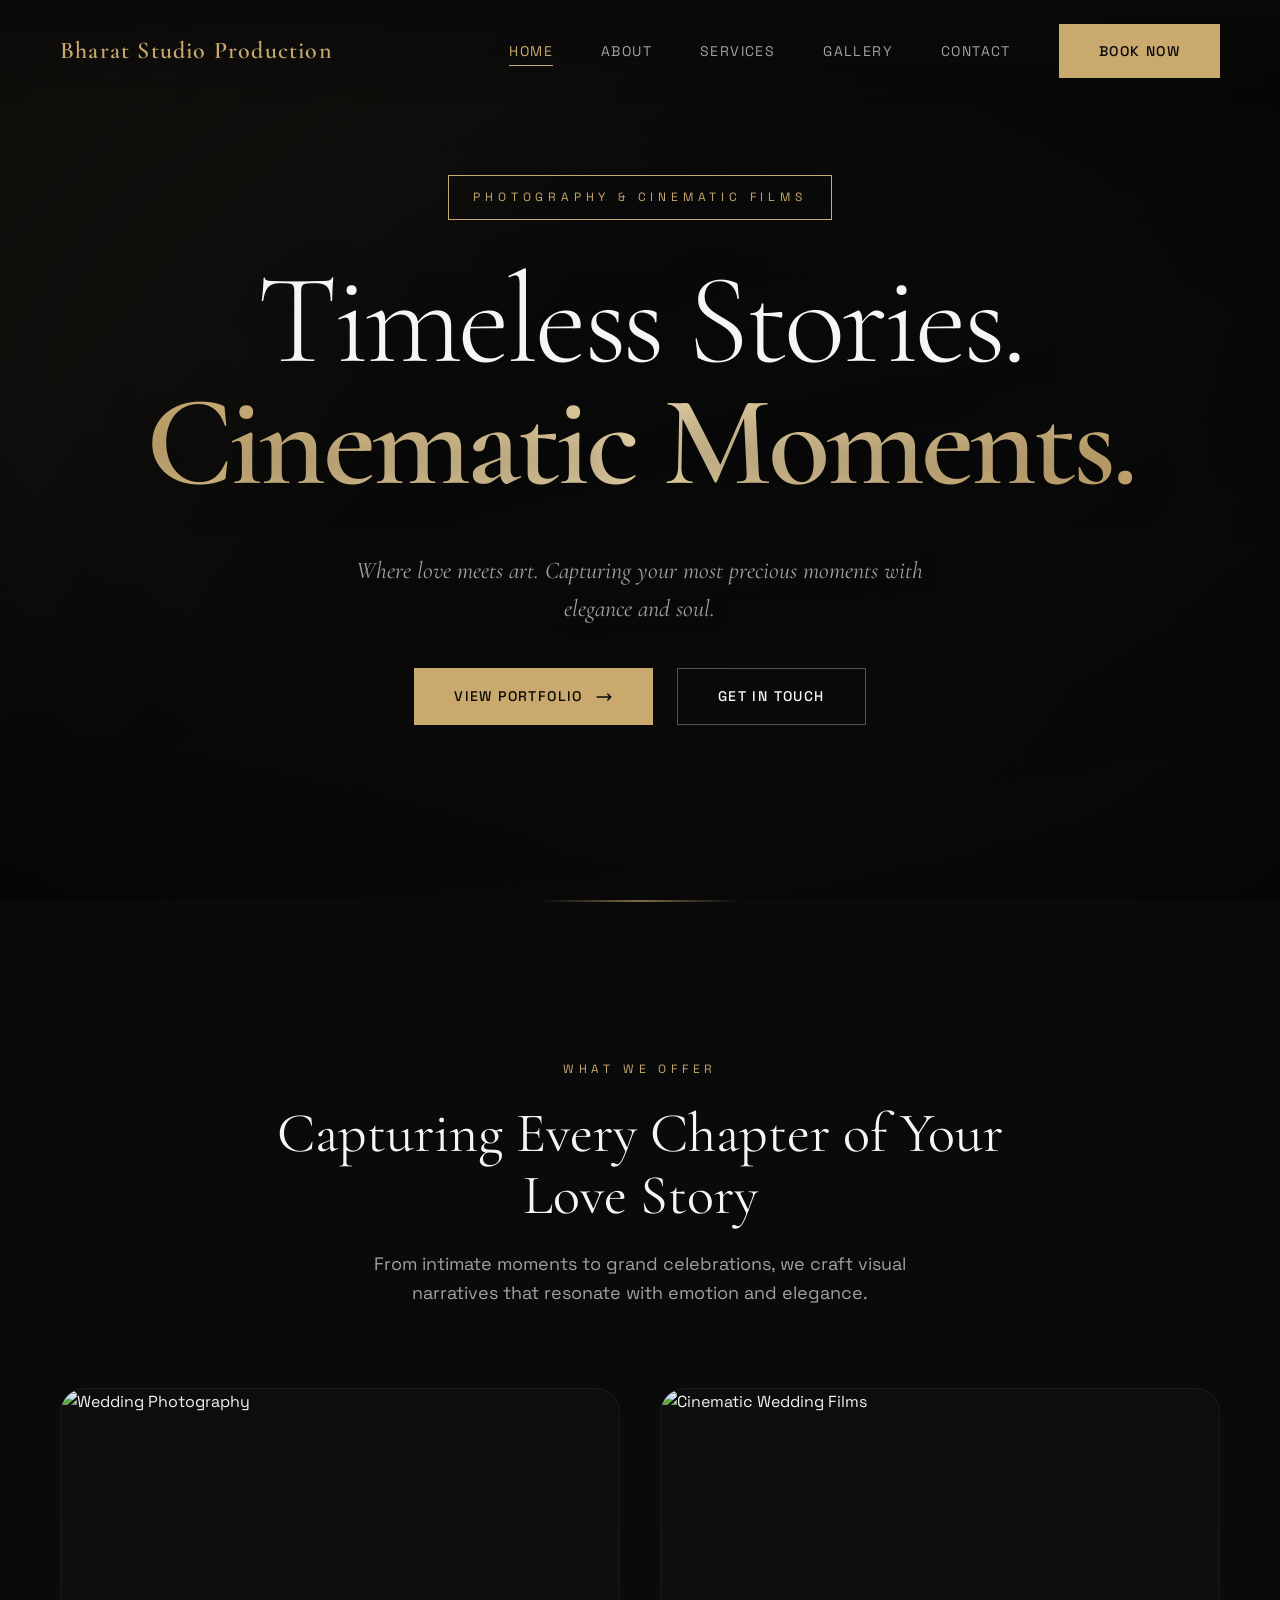
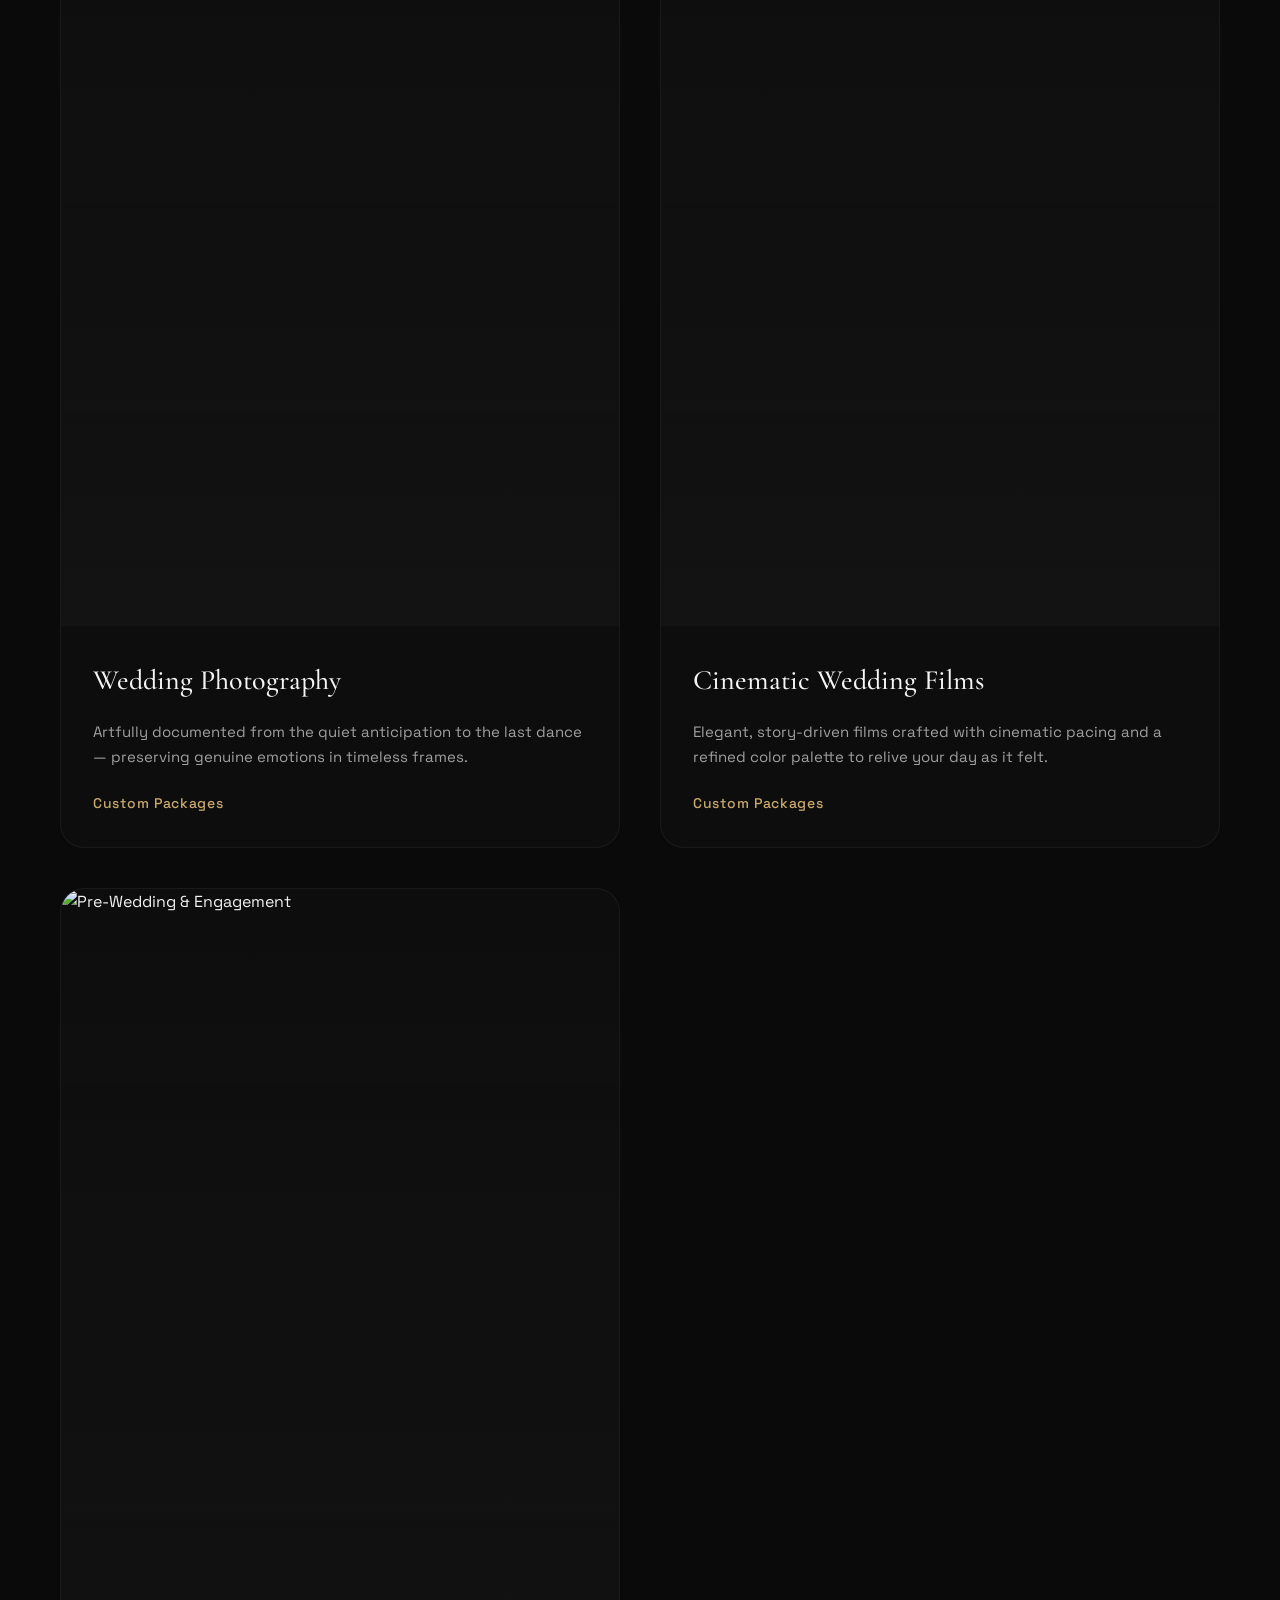
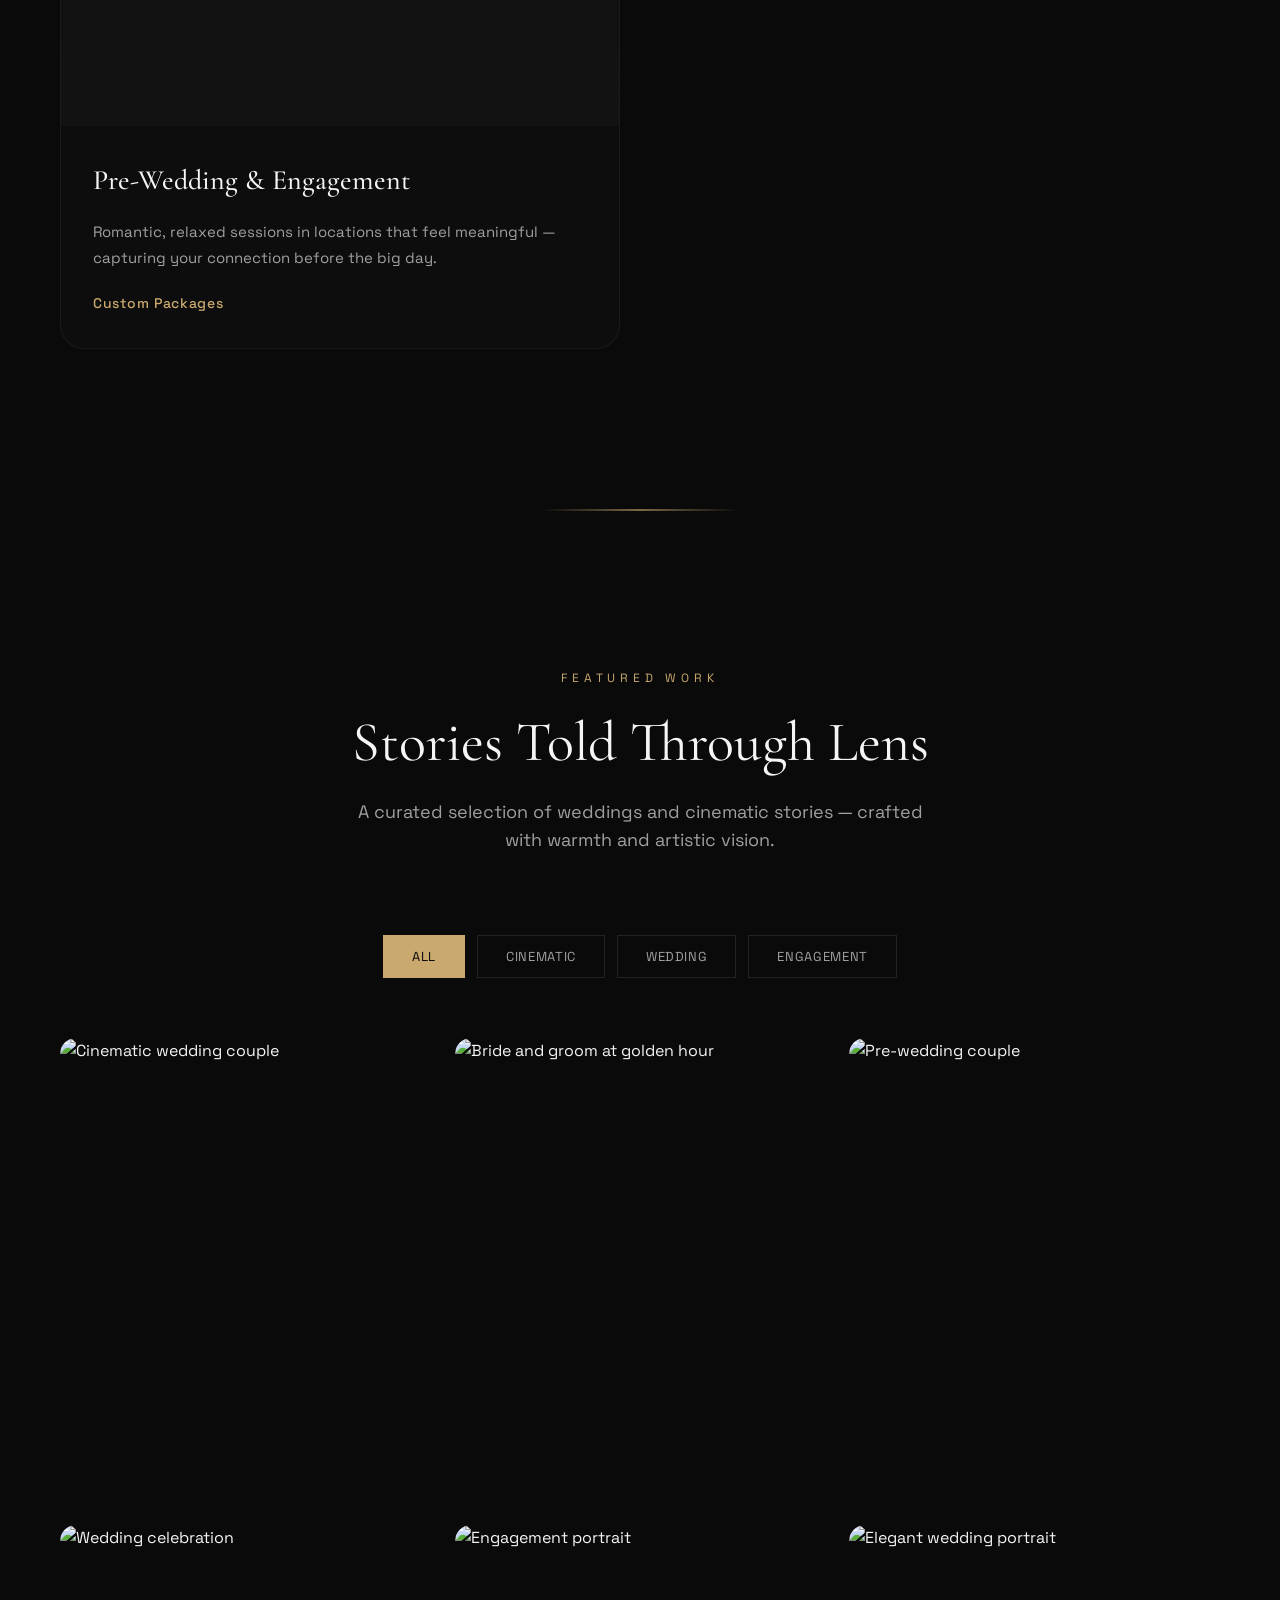
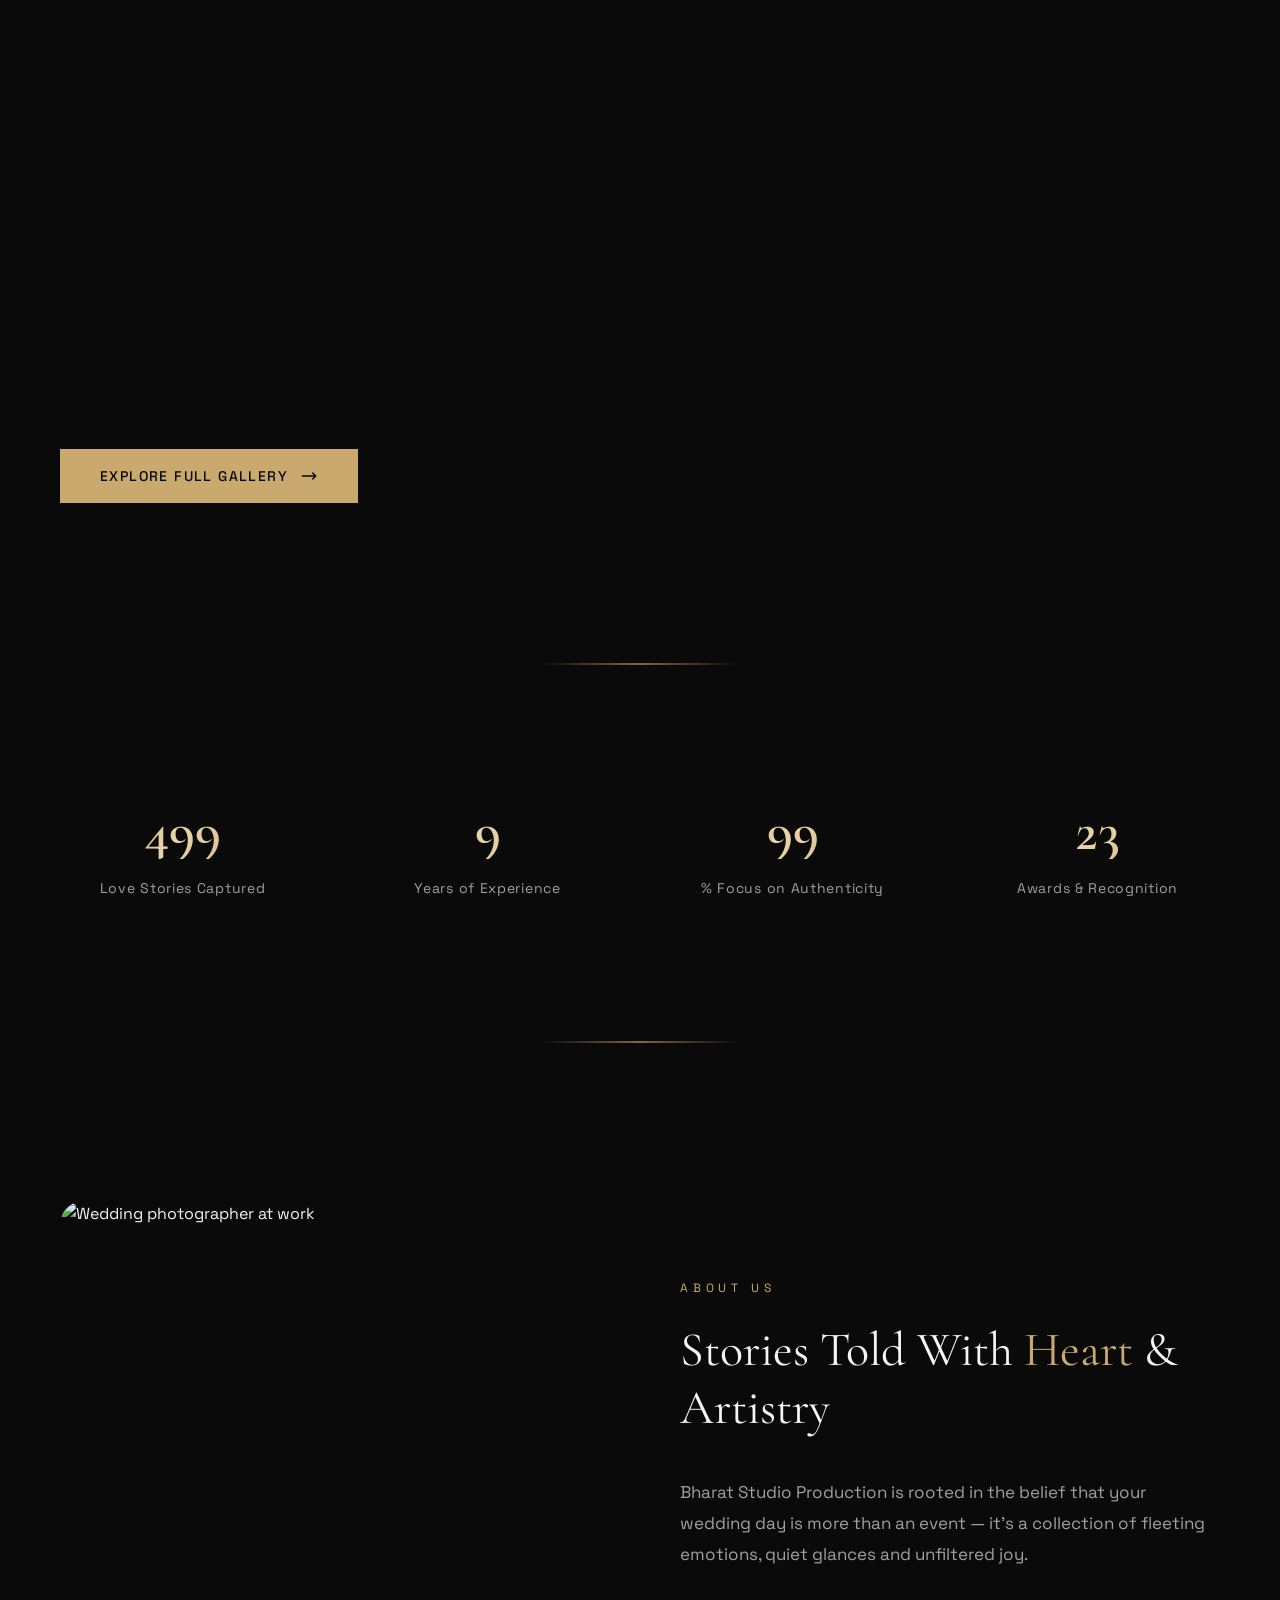
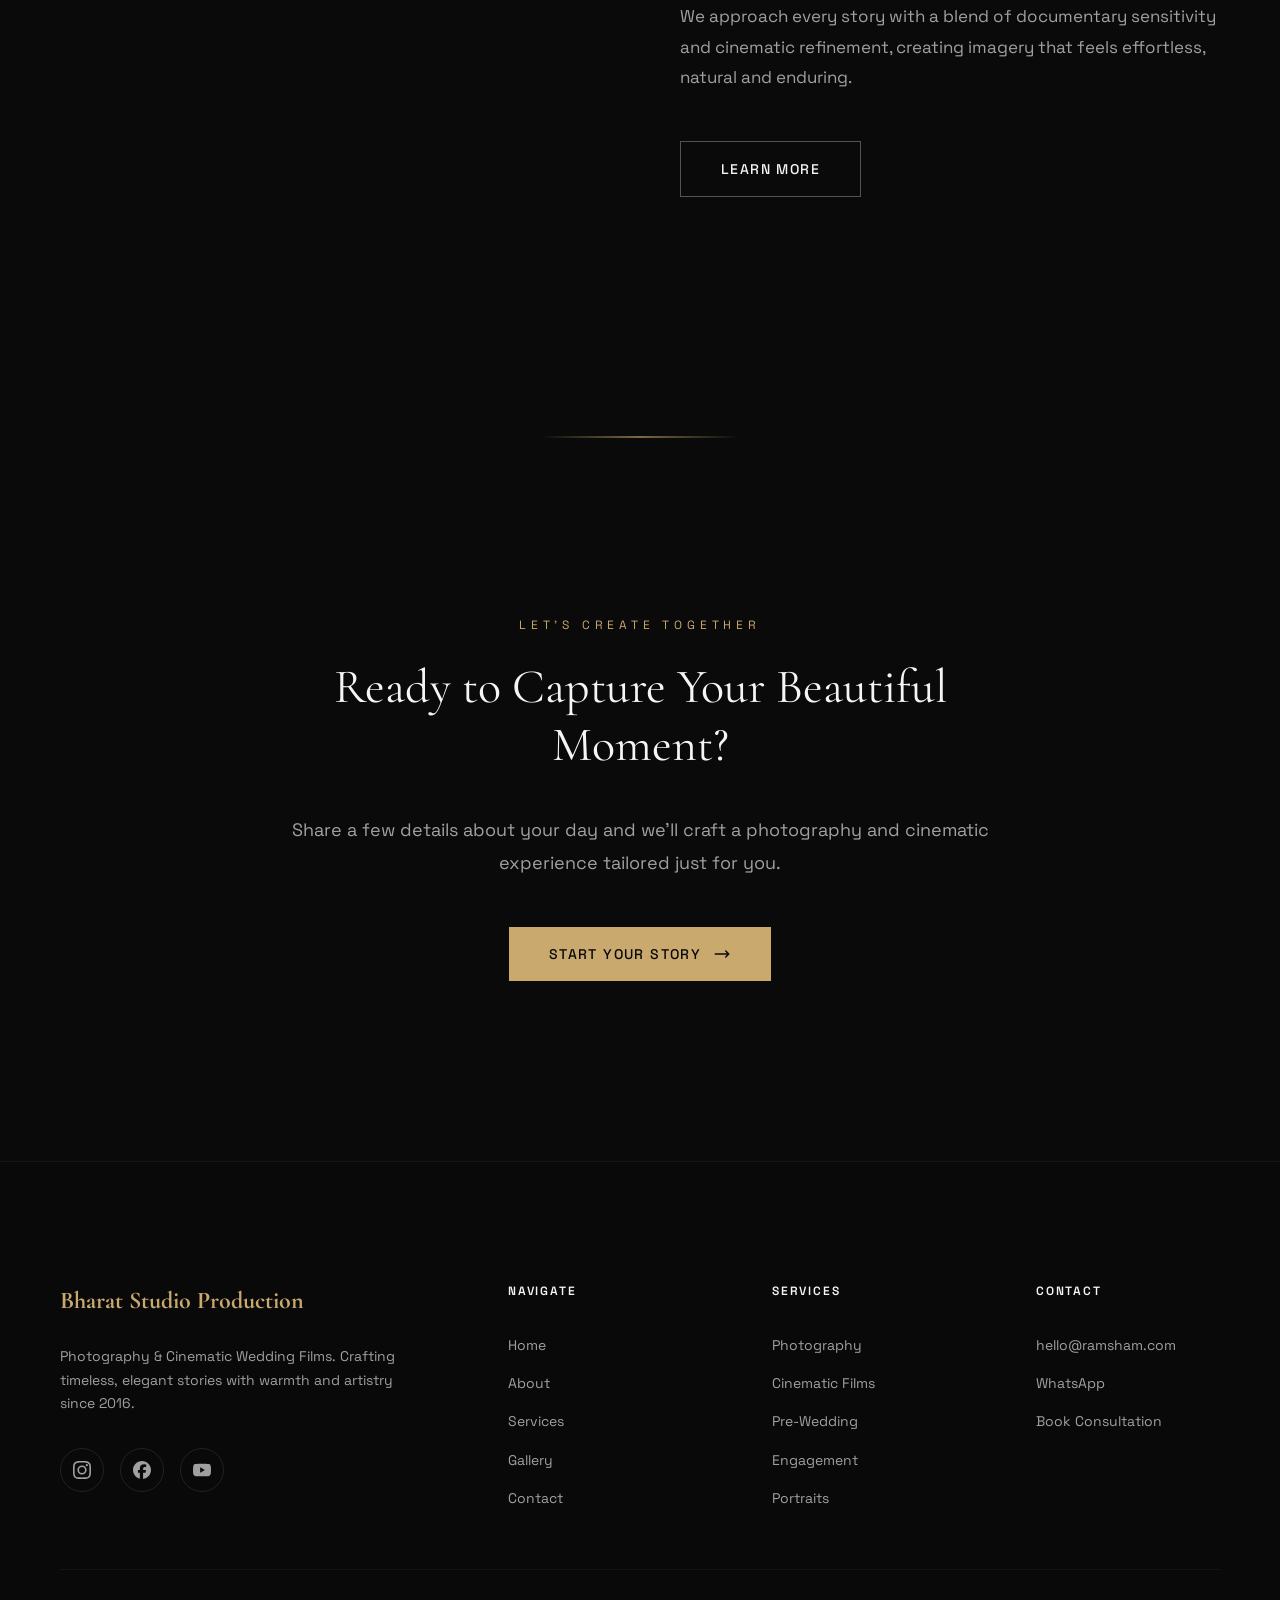
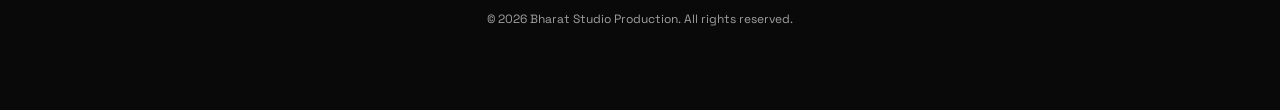
==== commit 8a49cc2d: "Rebrand: Vibgyor Wedding Films → Bharat Studio Production across all pages" ====
--- a/index.html
+++ b/index.html
@@ -3,14 +3,14 @@
 <head>
   <meta charset="UTF-8" />
   <meta name="viewport" content="width=device-width, initial-scale=1.0" />
-  <title>Vibgyor Wedding Films - Photography & Cinematic Wedding Films</title>
-  <meta name="description" content="Vibgyor Wedding Films - Photography & Cinematic | Artistic Of Wedding. I am ready to capture your beautiful moment." />
+  <title>Bharat Studio Production - Photography & Cinematic Wedding Films</title>
+  <meta name="description" content="Bharat Studio Production - Photography & Cinematic | Artistic Of Wedding. I am ready to capture your beautiful moment." />
   <meta name="theme-color" content="#1a1a1a" />
   <link rel="preconnect" href="https://fonts.googleapis.com" />
   <link rel="preconnect" href="https://fonts.gstatic.com" crossorigin />
   <link href="https://fonts.googleapis.com/css2?family=Cormorant+Garamond:ital,wght@0,300;0,400;0,500;0,600;0,700;1,300;1,400;1,500&family=Space+Grotesk:wght@300;400;500;600;700&display=swap" rel="stylesheet" />
   <style>
-    /* Vibgyor Wedding Films - Modern 3D Artistic Website */
+    /* Bharat Studio Production - Modern 3D Artistic Website */
     :root {
       --font-display: 'Cormorant Garamond', Georgia, serif;
       --font-body: 'Space Grotesk', system-ui, sans-serif;
@@ -1033,7 +1033,7 @@
 
   <!-- Navigation -->
   <nav class="nav" id="nav">
-    <a href="index.html" class="logo">Vibgyor Wedding Films</a>
+    <a href="index.html" class="logo">Bharat Studio Production</a>
     <div class="nav-links">
       <a href="index.html" class="nav-link active">Home</a>
       <a href="about.html" class="nav-link">About</a>
@@ -1237,7 +1237,7 @@
         <div class="about-content">
           <span class="section-label" style="display: block; text-align: left;">About Us</span>
           <h2>Stories Told With <span>Heart</span> & Artistry</h2>
-          <p>Vibgyor Wedding Films is rooted in the belief that your wedding day is more than an event — it's a collection of fleeting emotions, quiet glances and unfiltered joy.</p>
+          <p>Bharat Studio Production is rooted in the belief that your wedding day is more than an event — it's a collection of fleeting emotions, quiet glances and unfiltered joy.</p>
           <p>We approach every story with a blend of documentary sensitivity and cinematic refinement, creating imagery that feels effortless, natural and enduring.</p>
           <a href="about.html" class="btn btn-outline">Learn More</a>
         </div>
@@ -1267,7 +1267,7 @@
     <div class="container">
       <div class="footer-grid">
         <div class="footer-brand">
-          <h3>Vibgyor Wedding Films</h3>
+          <h3>Bharat Studio Production</h3>
           <p>Photography & Cinematic Wedding Films. Crafting timeless, elegant stories with warmth and artistry since 2016.</p>
           <div class="social-links">
             <a href="https://instagram.com/" target="_blank" rel="noopener" class="social-link" aria-label="Instagram">
@@ -1317,7 +1317,7 @@
         </div>
       </div>
       <div class="footer-bottom">
-        <p>&copy; 2026 Vibgyor Wedding Films. All rights reserved.</p>
+        <p>&copy; 2026 Bharat Studio Production. All rights reserved.</p>
       </div>
     </div>
   </footer>
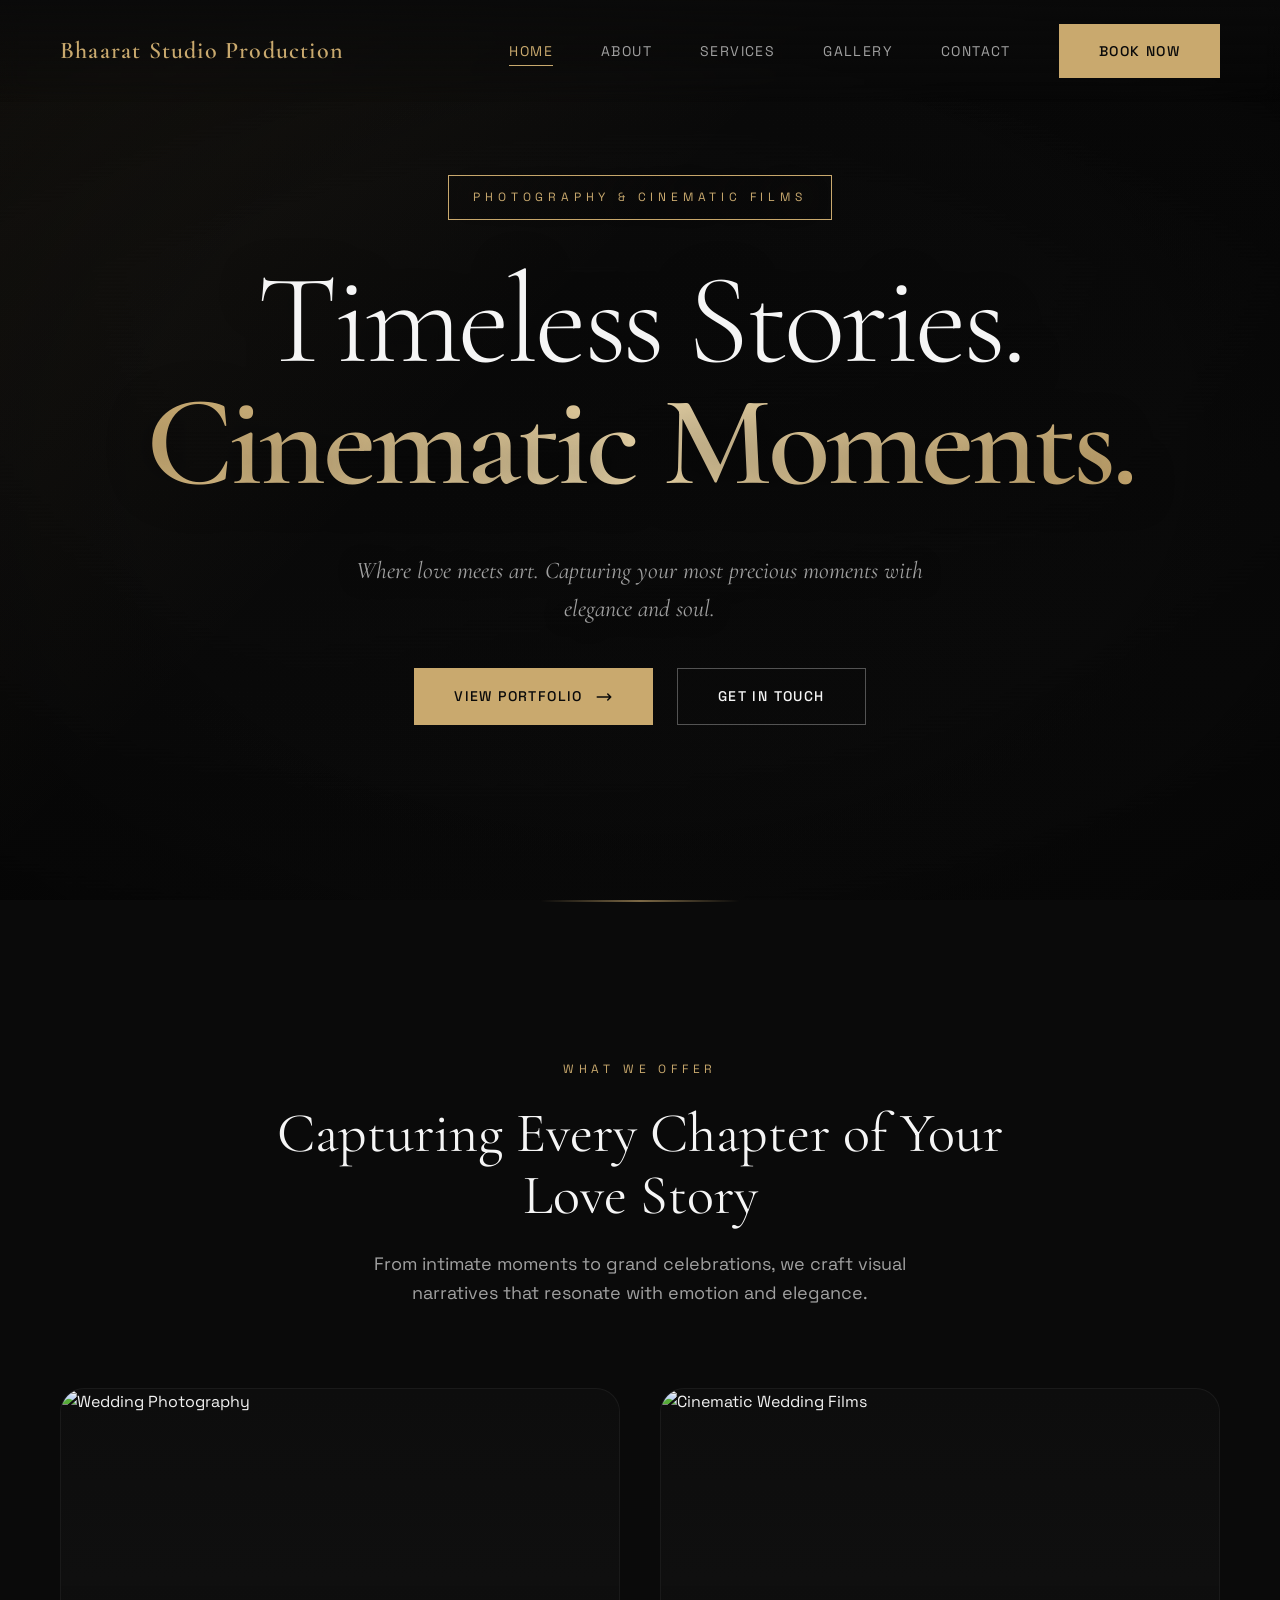
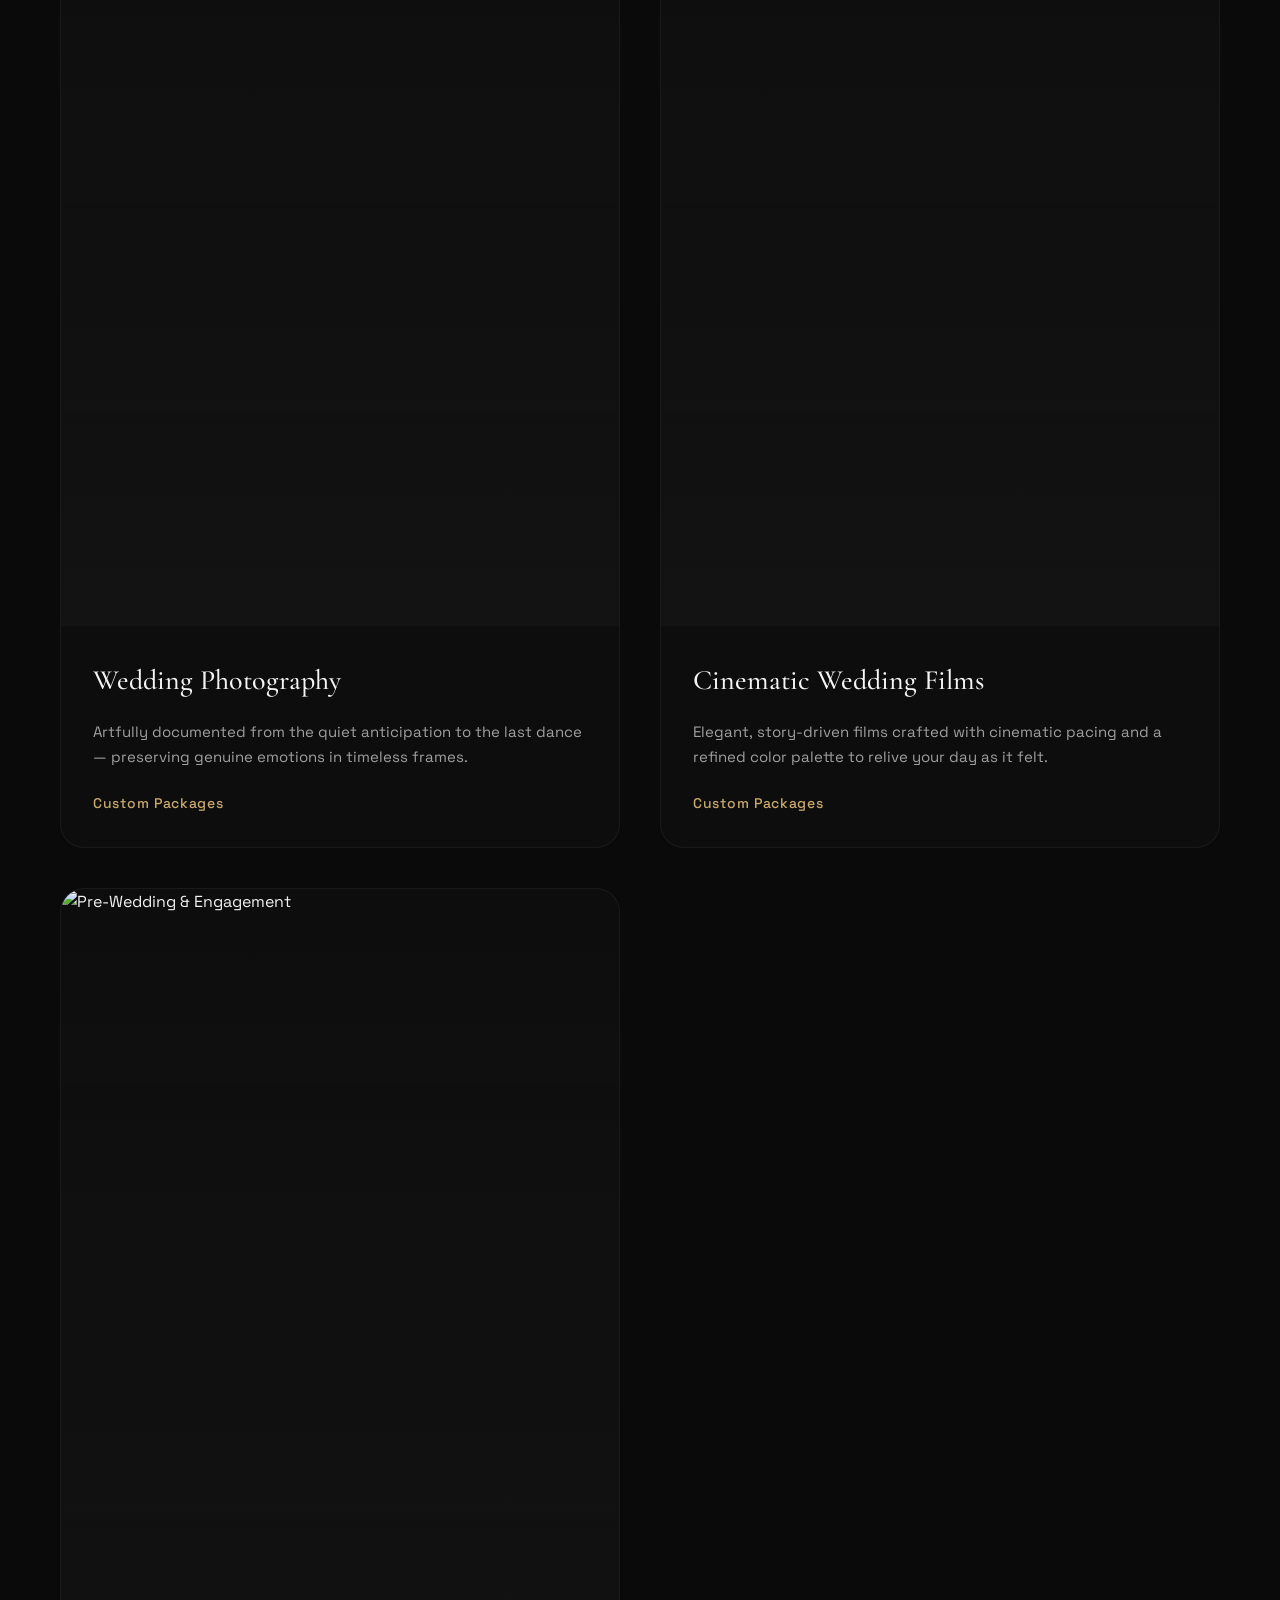
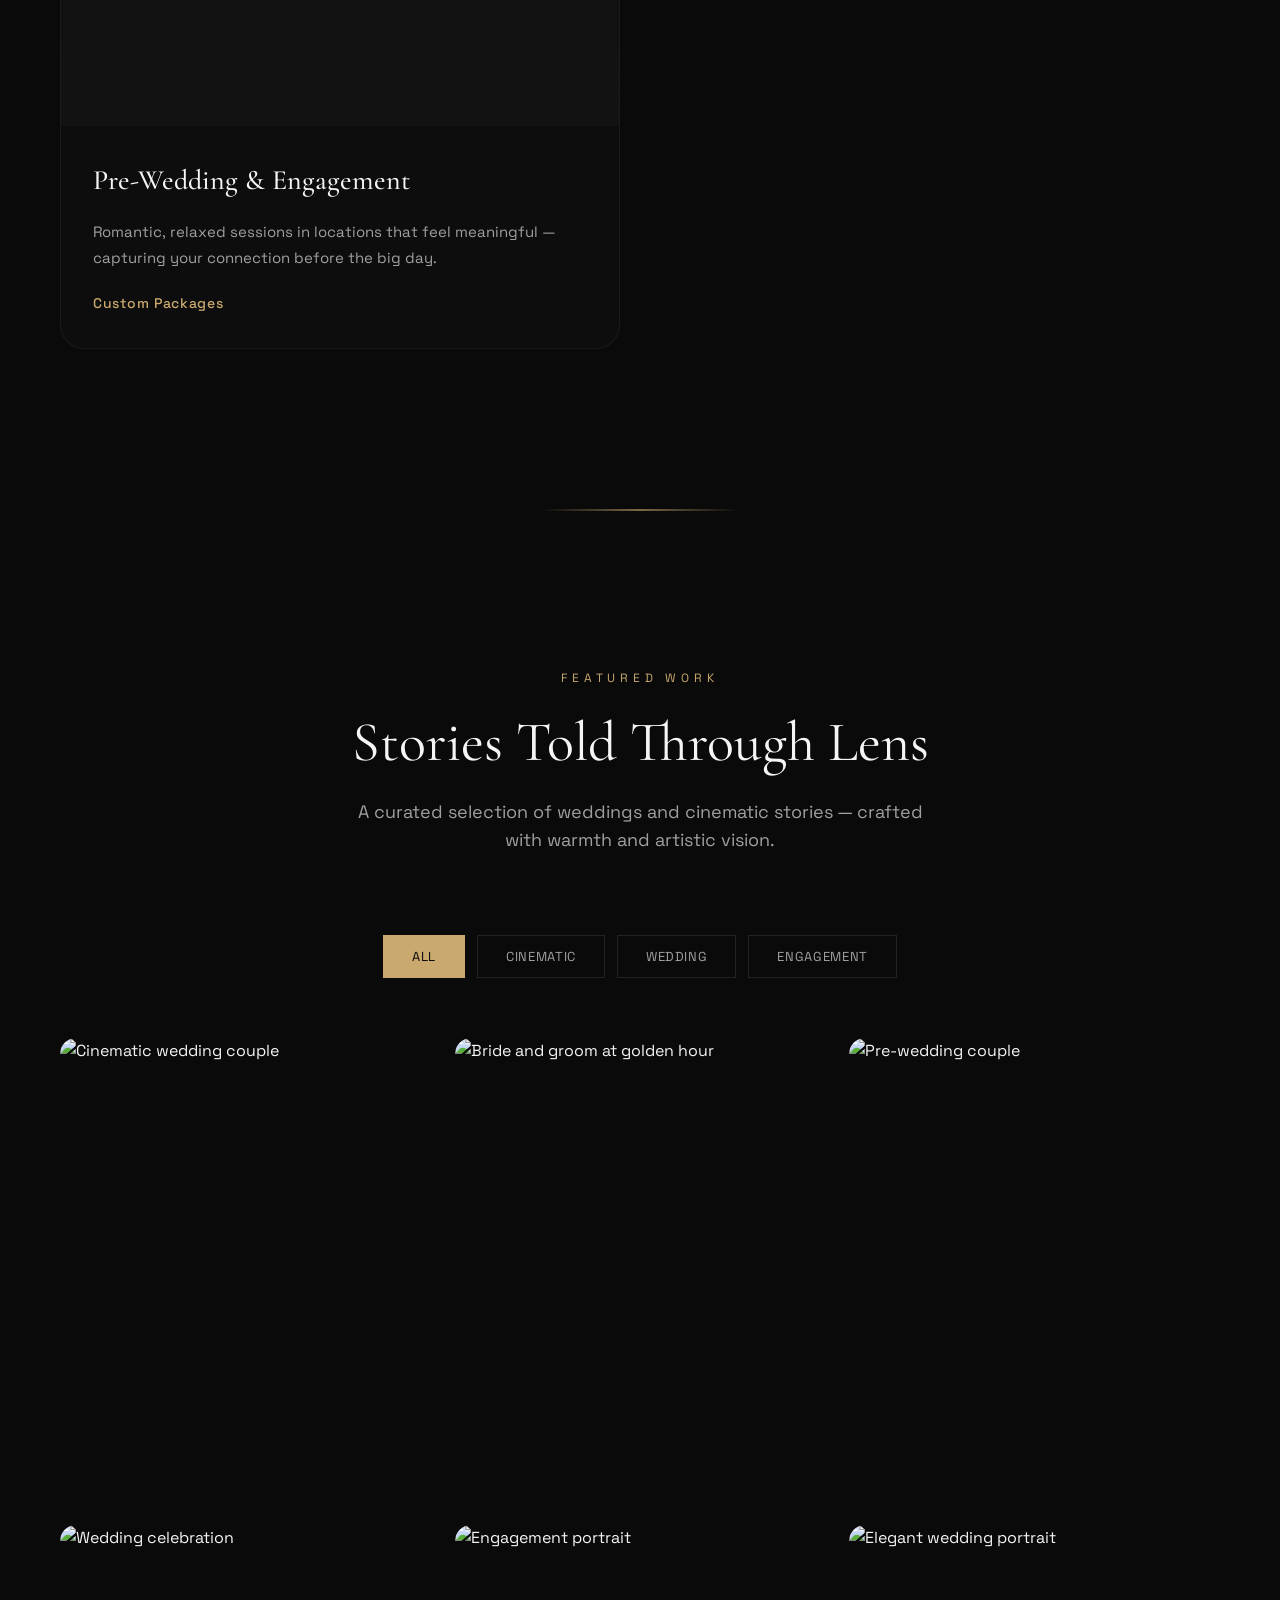
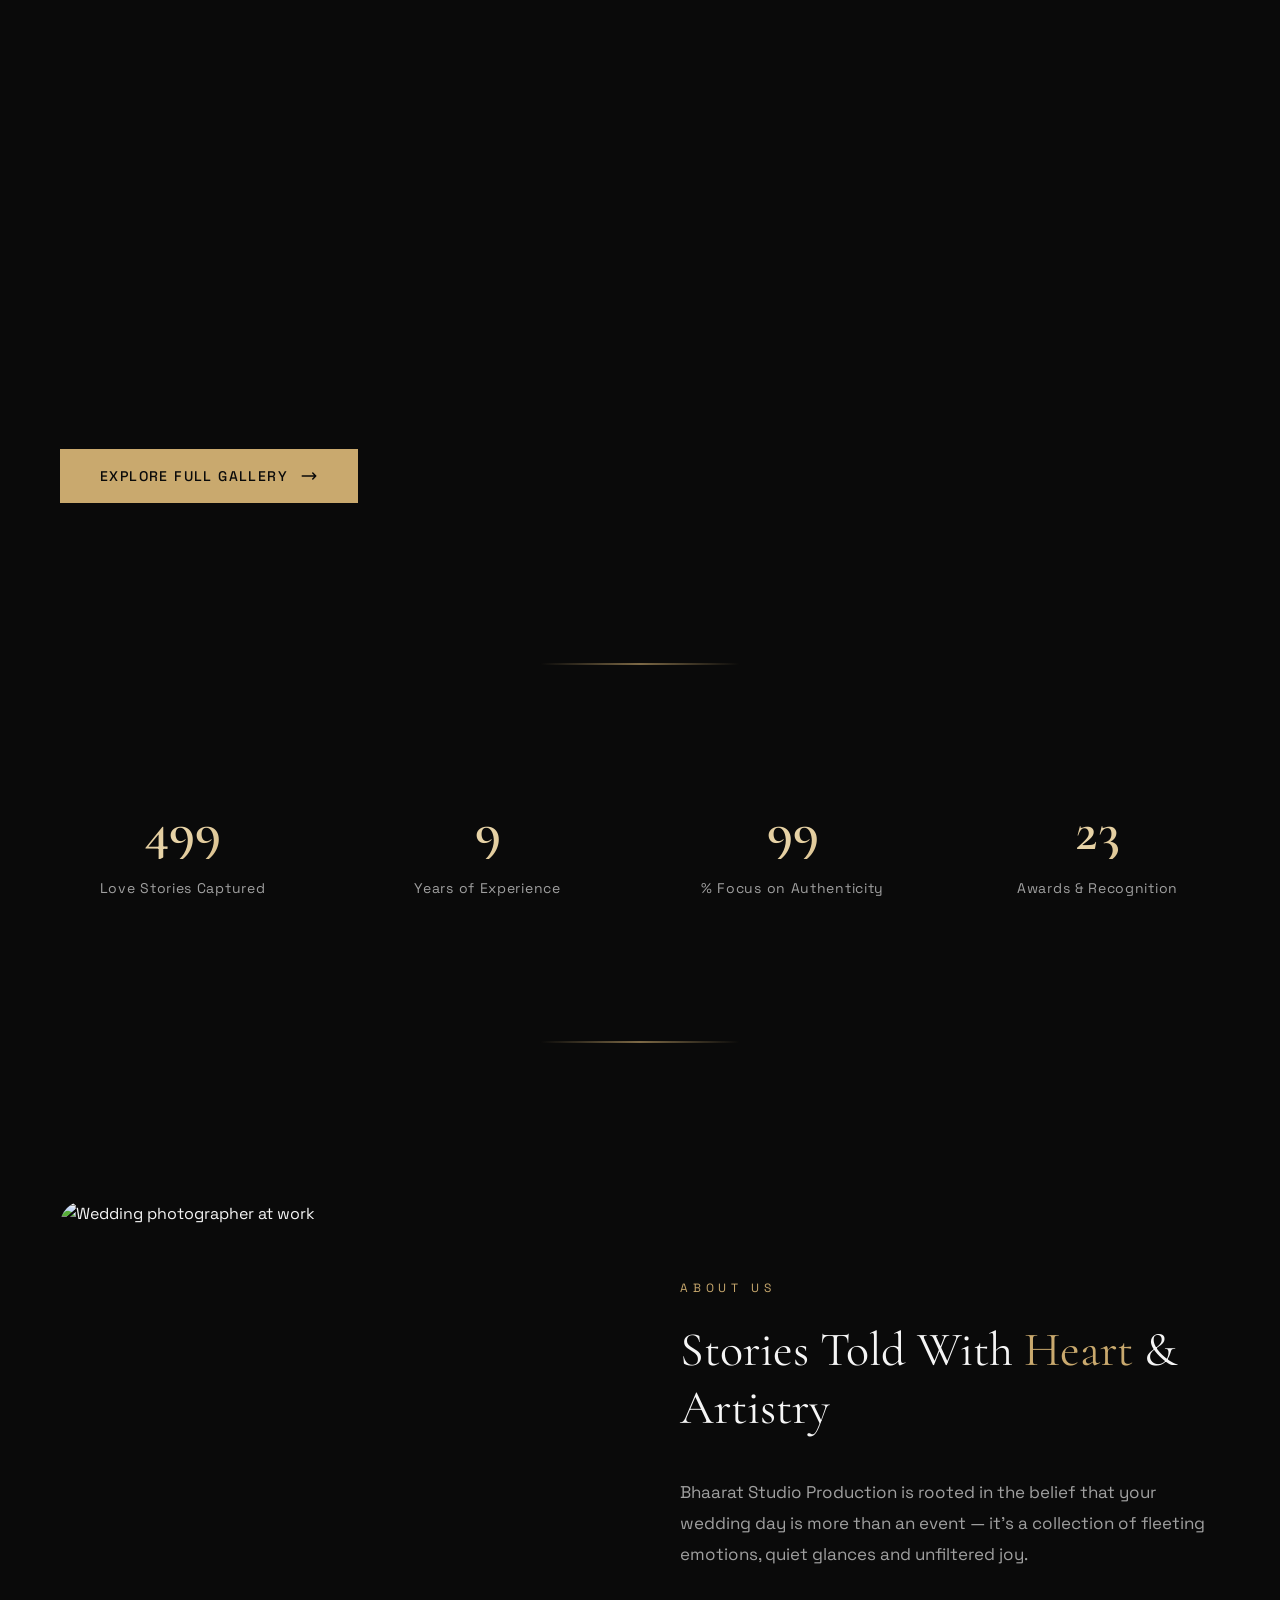
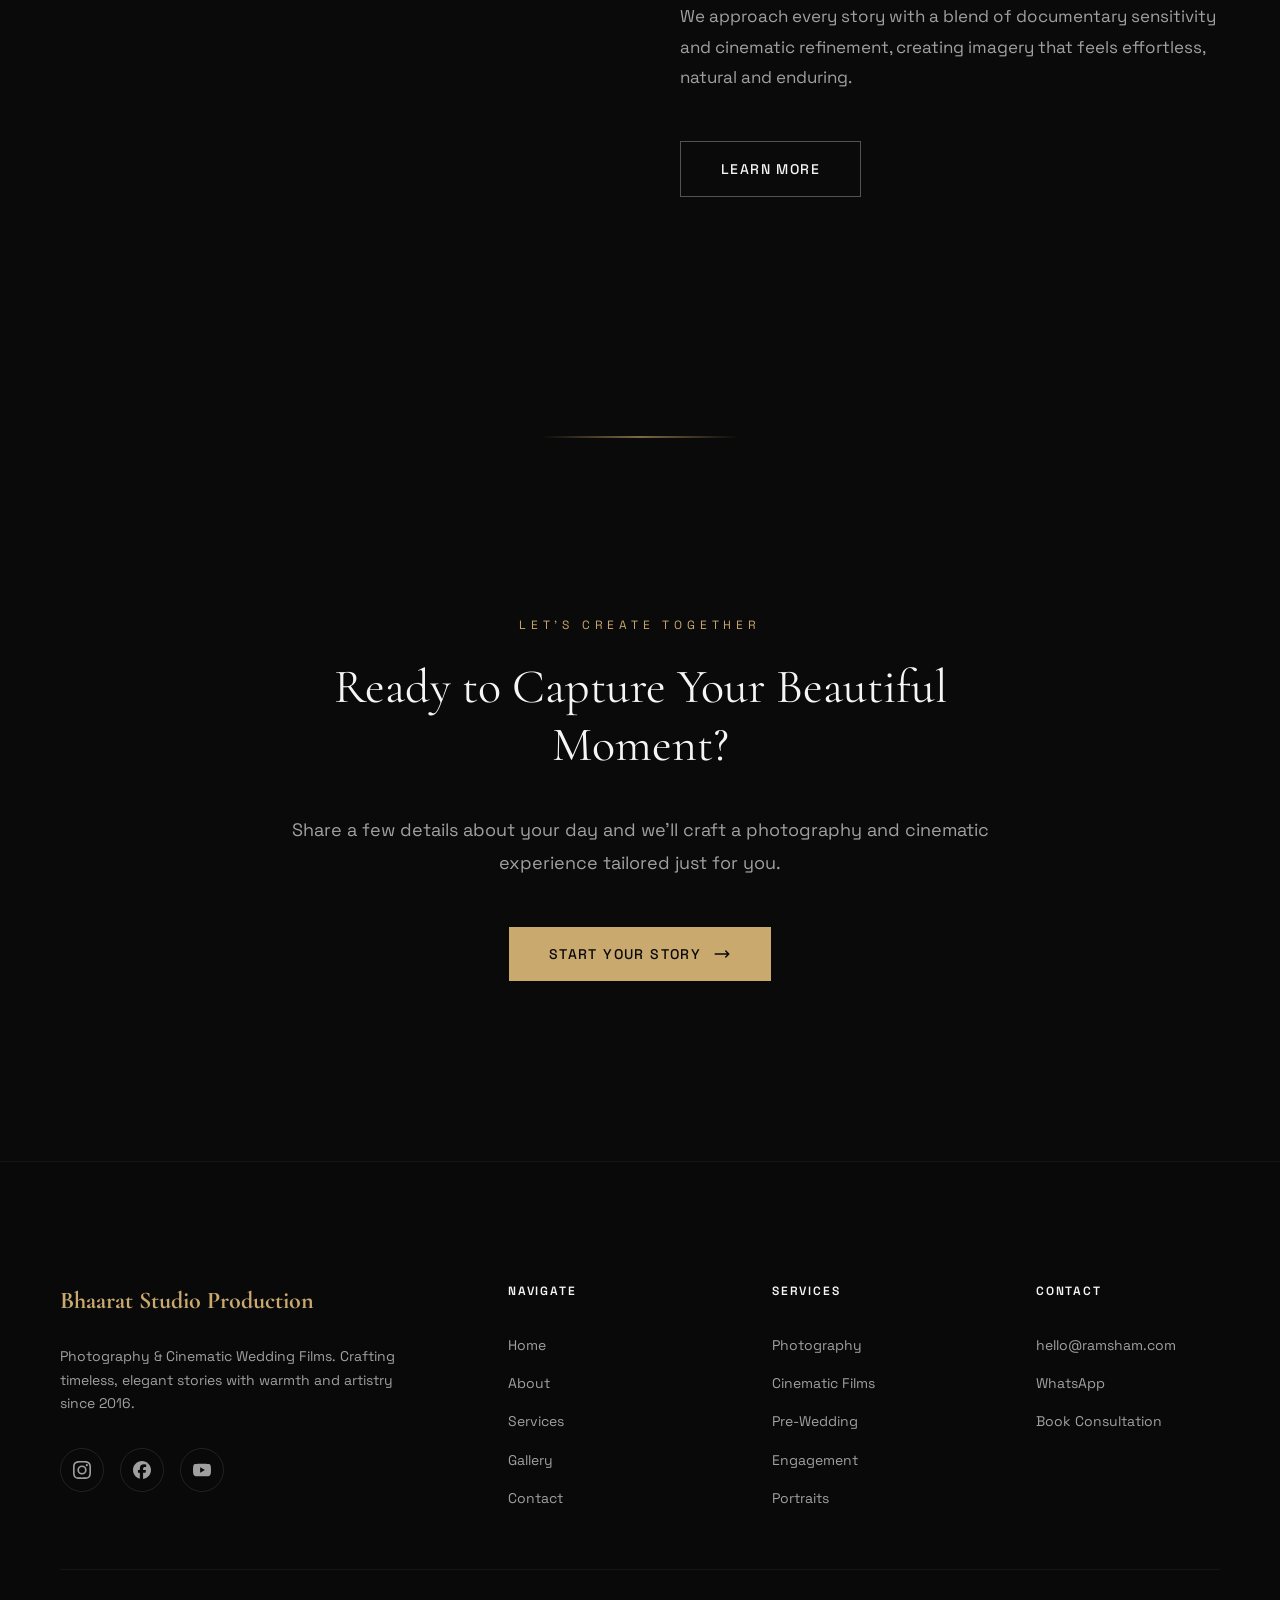
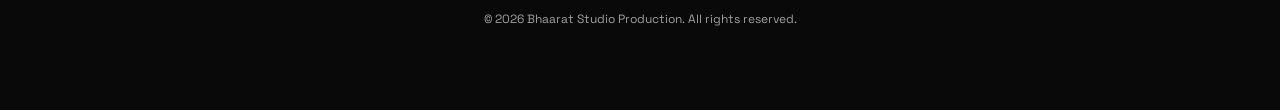
==== commit bd61d9e8: "Rebrand: Bharat Studio Production → Bhaarat Studio Production (double 'a')" ====
--- a/index.html
+++ b/index.html
@@ -3,14 +3,14 @@
 <head>
   <meta charset="UTF-8" />
   <meta name="viewport" content="width=device-width, initial-scale=1.0" />
-  <title>Bharat Studio Production - Photography & Cinematic Wedding Films</title>
-  <meta name="description" content="Bharat Studio Production - Photography & Cinematic | Artistic Of Wedding. I am ready to capture your beautiful moment." />
+  <title>Bhaarat Studio Production - Photography & Cinematic Wedding Films</title>
+  <meta name="description" content="Bhaarat Studio Production - Photography & Cinematic | Artistic Of Wedding. I am ready to capture your beautiful moment." />
   <meta name="theme-color" content="#1a1a1a" />
   <link rel="preconnect" href="https://fonts.googleapis.com" />
   <link rel="preconnect" href="https://fonts.gstatic.com" crossorigin />
   <link href="https://fonts.googleapis.com/css2?family=Cormorant+Garamond:ital,wght@0,300;0,400;0,500;0,600;0,700;1,300;1,400;1,500&family=Space+Grotesk:wght@300;400;500;600;700&display=swap" rel="stylesheet" />
   <style>
-    /* Bharat Studio Production - Modern 3D Artistic Website */
+    /* Bhaarat Studio Production - Modern 3D Artistic Website */
     :root {
       --font-display: 'Cormorant Garamond', Georgia, serif;
       --font-body: 'Space Grotesk', system-ui, sans-serif;
@@ -1033,7 +1033,7 @@
 
   <!-- Navigation -->
   <nav class="nav" id="nav">
-    <a href="index.html" class="logo">Bharat Studio Production</a>
+    <a href="index.html" class="logo">Bhaarat Studio Production</a>
     <div class="nav-links">
       <a href="index.html" class="nav-link active">Home</a>
       <a href="about.html" class="nav-link">About</a>
@@ -1237,7 +1237,7 @@
         <div class="about-content">
           <span class="section-label" style="display: block; text-align: left;">About Us</span>
           <h2>Stories Told With <span>Heart</span> & Artistry</h2>
-          <p>Bharat Studio Production is rooted in the belief that your wedding day is more than an event — it's a collection of fleeting emotions, quiet glances and unfiltered joy.</p>
+          <p>Bhaarat Studio Production is rooted in the belief that your wedding day is more than an event — it's a collection of fleeting emotions, quiet glances and unfiltered joy.</p>
           <p>We approach every story with a blend of documentary sensitivity and cinematic refinement, creating imagery that feels effortless, natural and enduring.</p>
           <a href="about.html" class="btn btn-outline">Learn More</a>
         </div>
@@ -1267,7 +1267,7 @@
     <div class="container">
       <div class="footer-grid">
         <div class="footer-brand">
-          <h3>Bharat Studio Production</h3>
+          <h3>Bhaarat Studio Production</h3>
           <p>Photography & Cinematic Wedding Films. Crafting timeless, elegant stories with warmth and artistry since 2016.</p>
           <div class="social-links">
             <a href="https://instagram.com/" target="_blank" rel="noopener" class="social-link" aria-label="Instagram">
@@ -1317,7 +1317,7 @@
         </div>
       </div>
       <div class="footer-bottom">
-        <p>&copy; 2026 Bharat Studio Production. All rights reserved.</p>
+        <p>&copy; 2026 Bhaarat Studio Production. All rights reserved.</p>
       </div>
     </div>
   </footer>
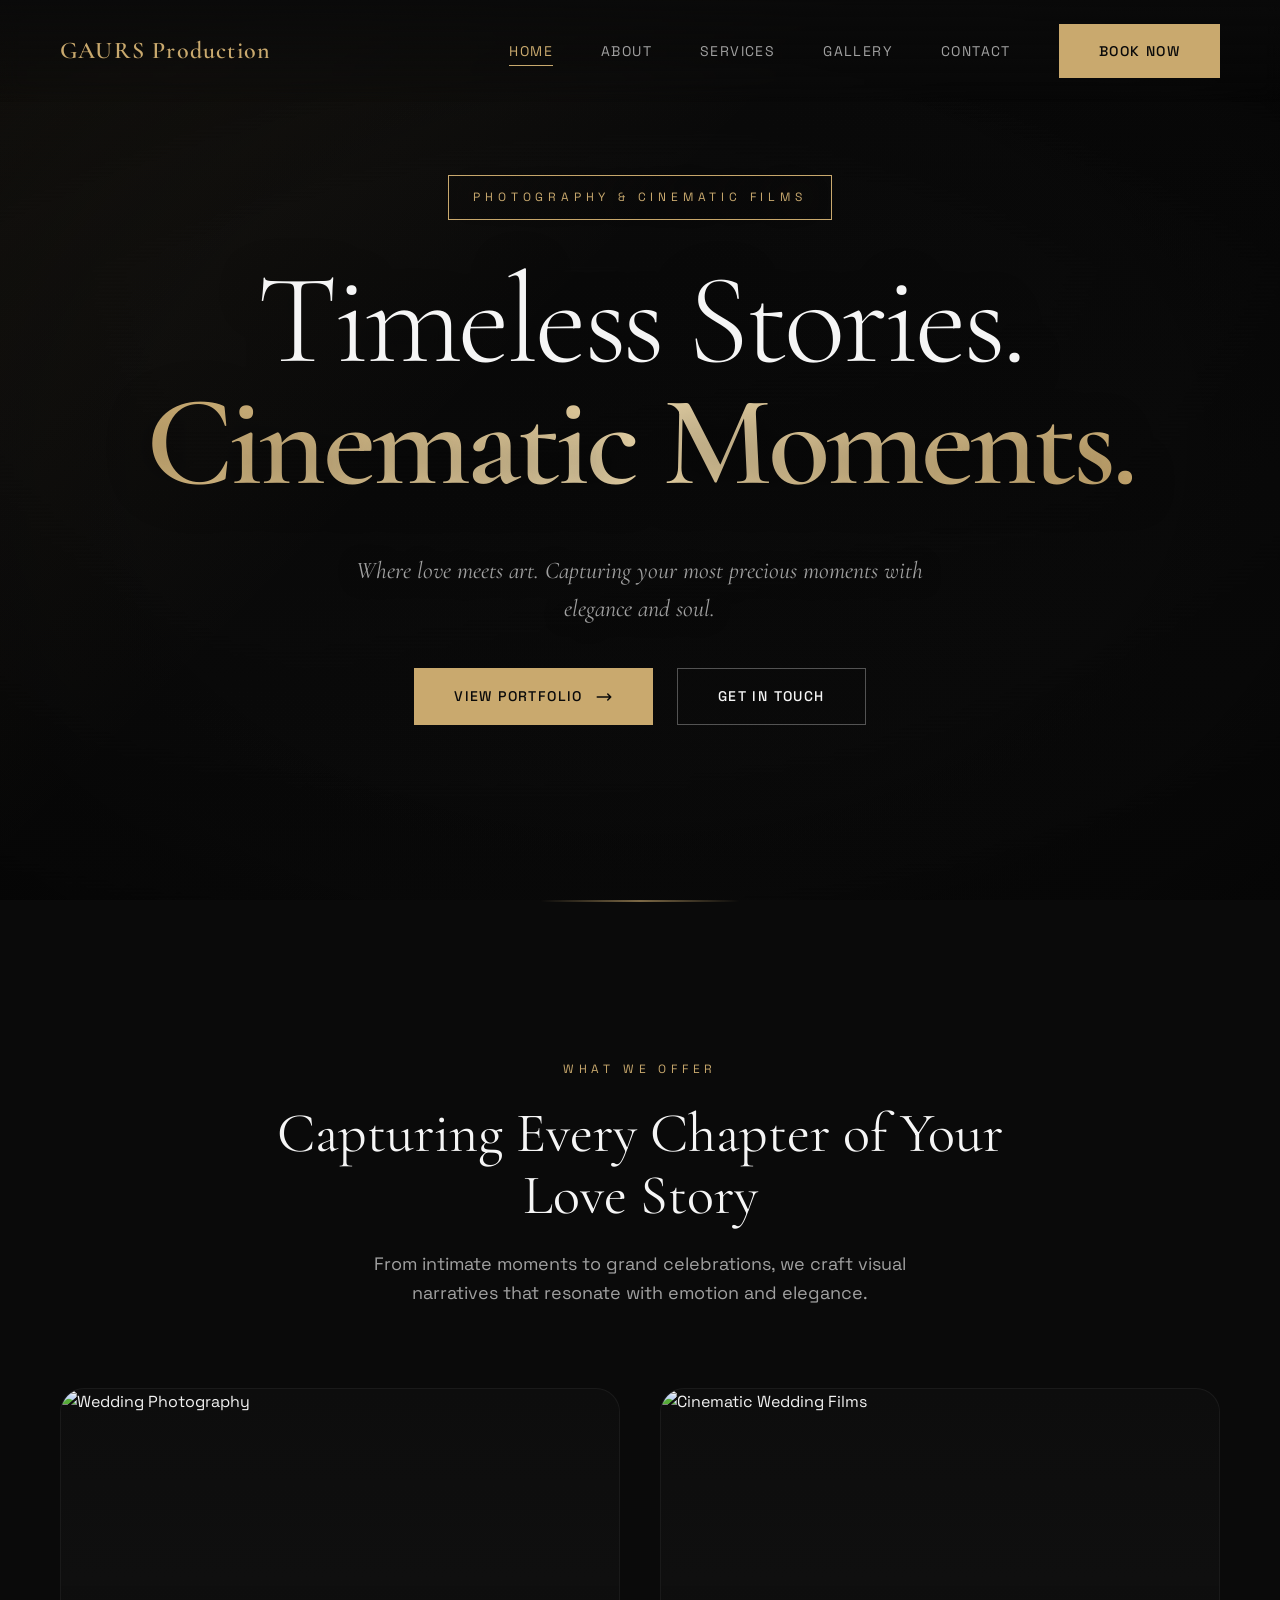
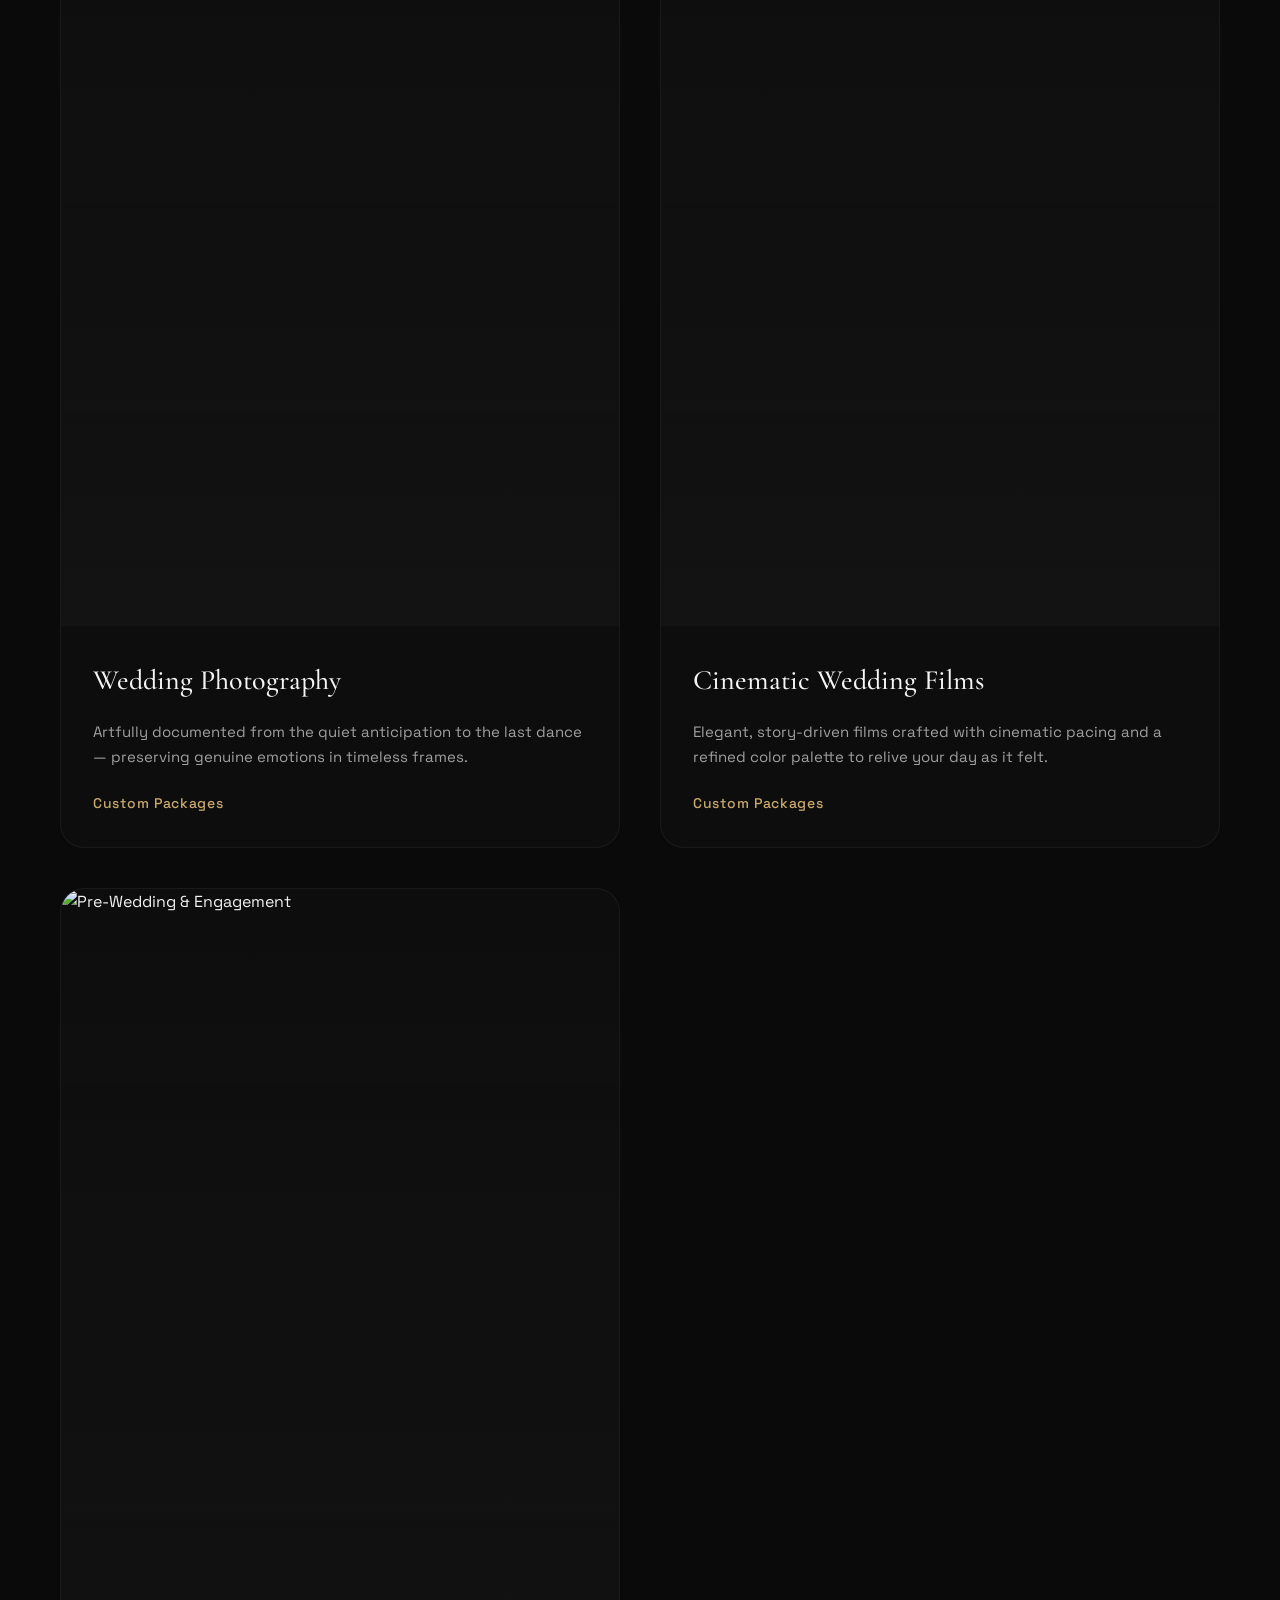
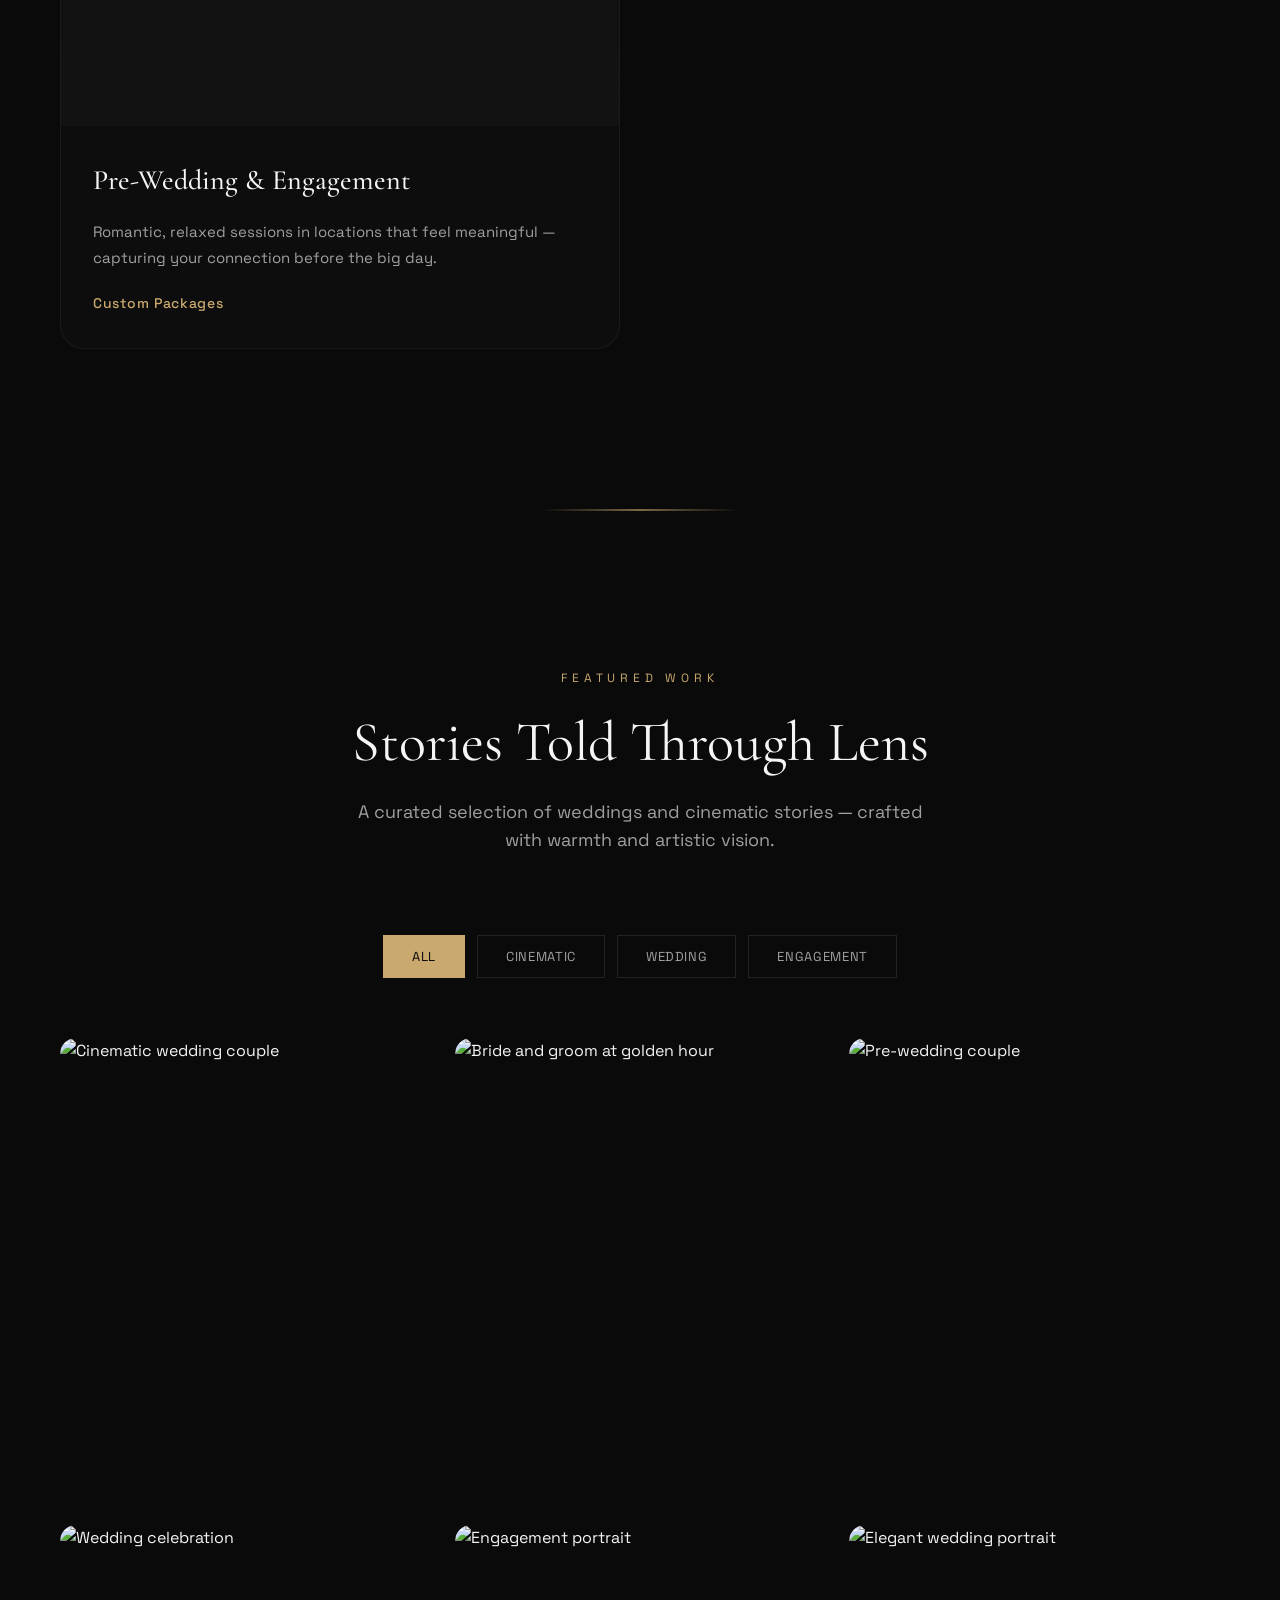
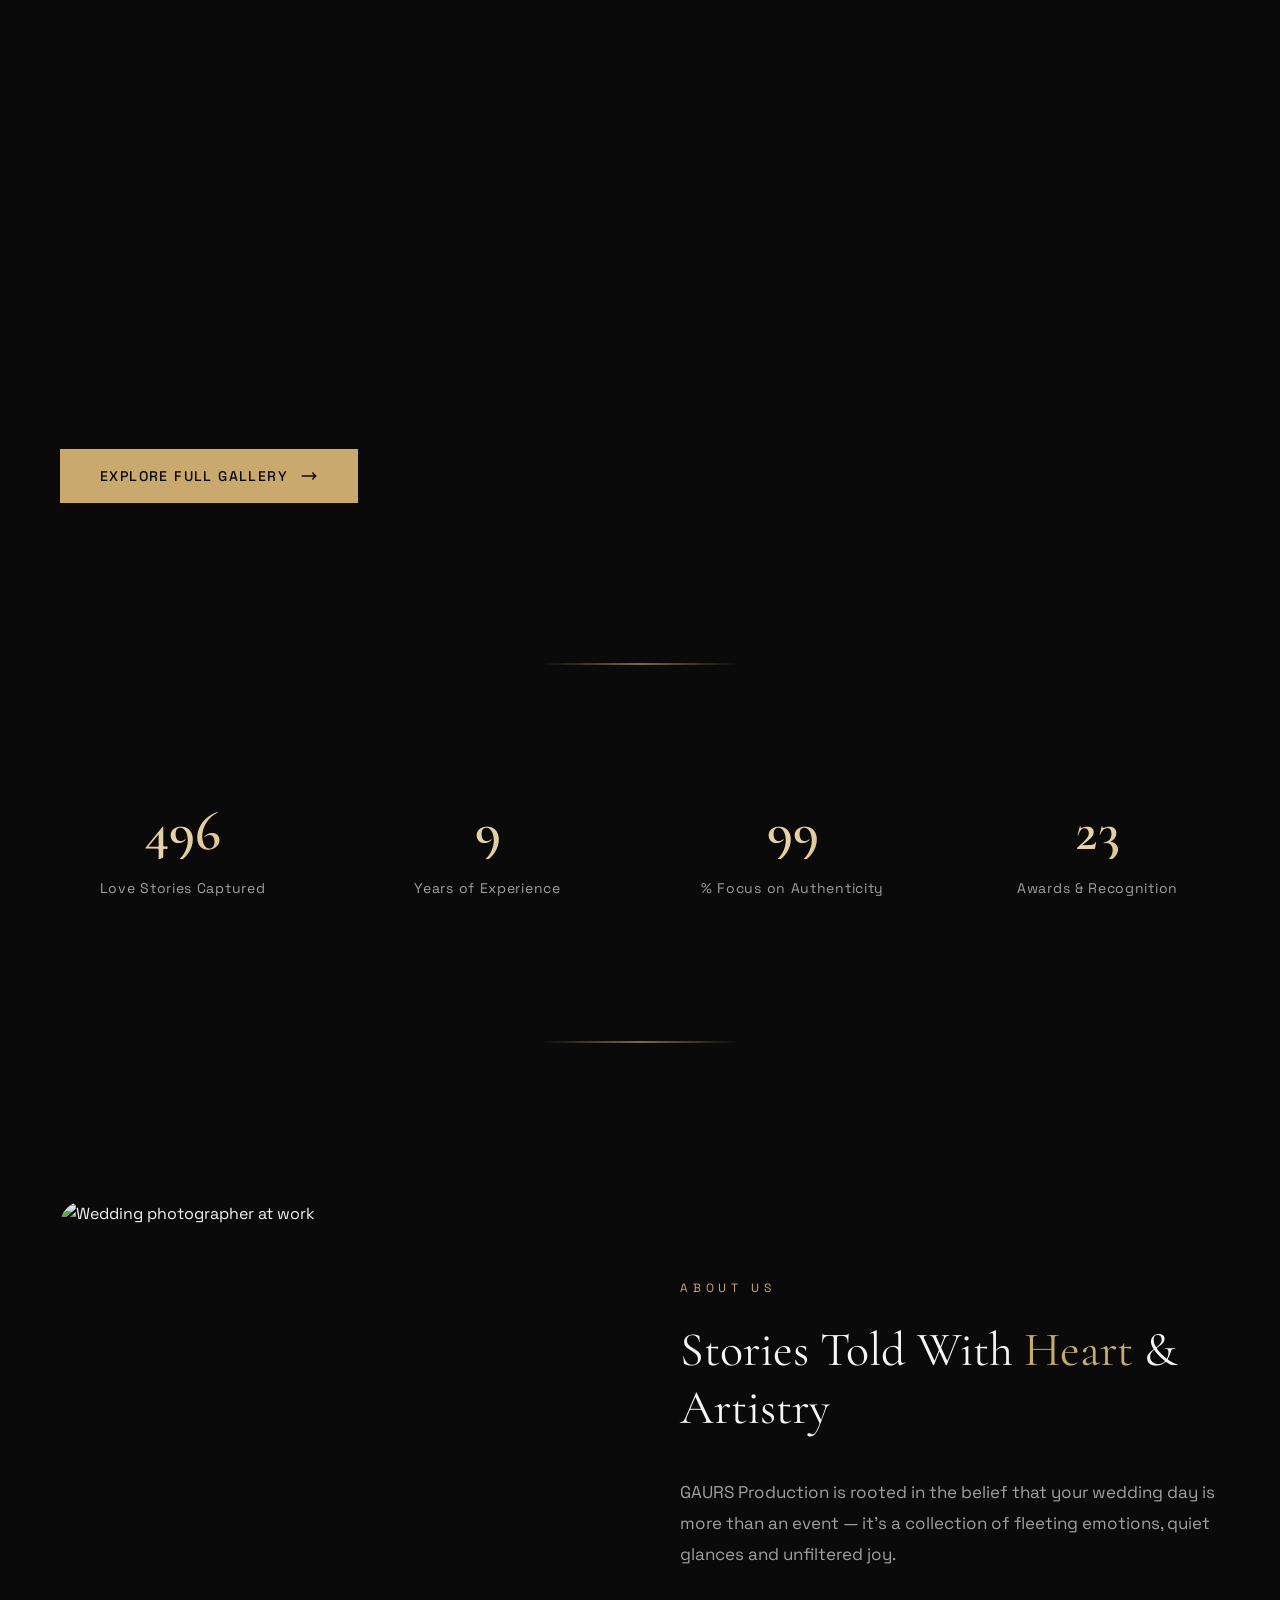
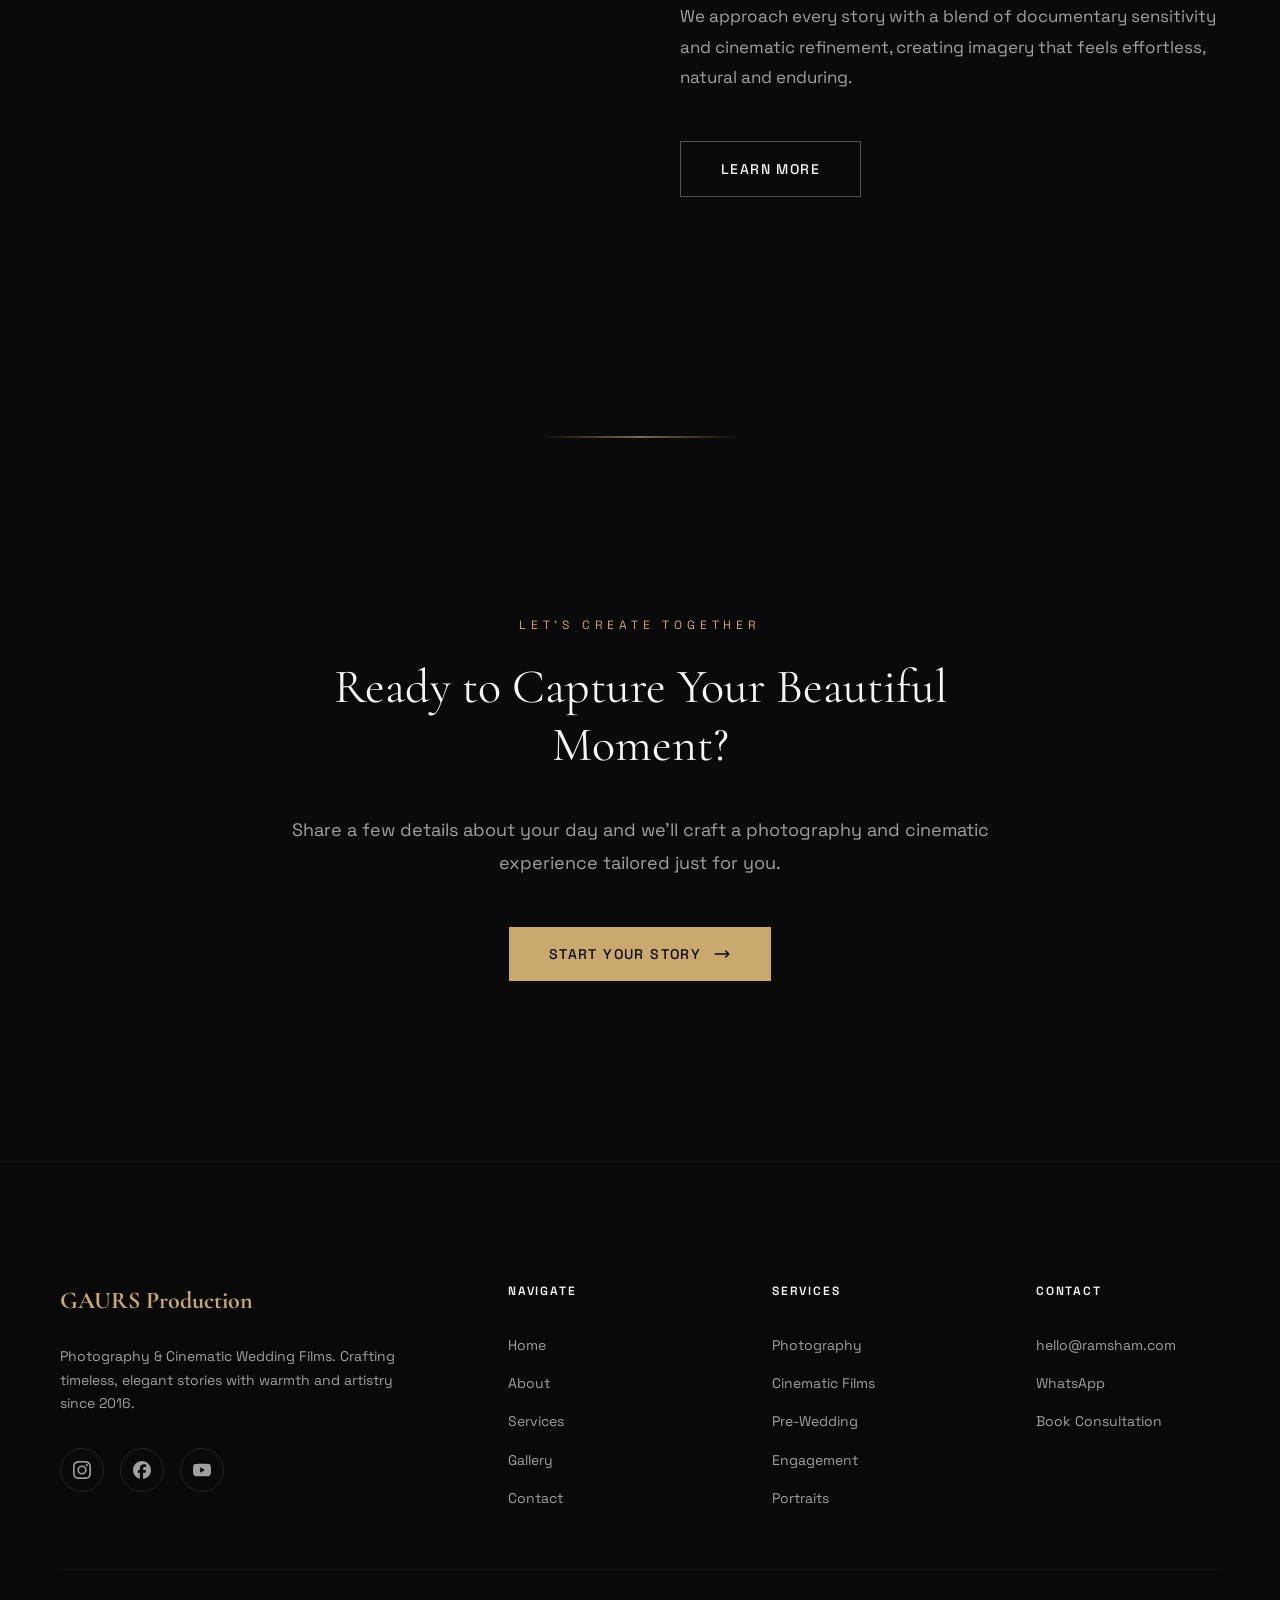
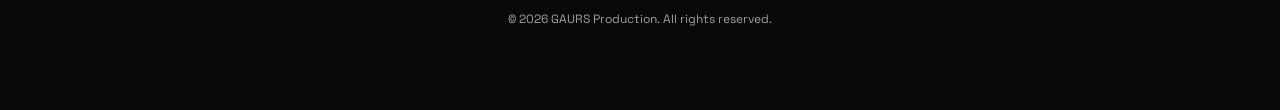
==== commit 7f206d91: "Rebrand: Bhaarat Studio Production → GAURS Production" ====
--- a/index.html
+++ b/index.html
@@ -3,14 +3,14 @@
 <head>
   <meta charset="UTF-8" />
   <meta name="viewport" content="width=device-width, initial-scale=1.0" />
-  <title>Bhaarat Studio Production - Photography & Cinematic Wedding Films</title>
-  <meta name="description" content="Bhaarat Studio Production - Photography & Cinematic | Artistic Of Wedding. I am ready to capture your beautiful moment." />
+  <title>GAURS Production - Photography & Cinematic Wedding Films</title>
+  <meta name="description" content="GAURS Production - Photography & Cinematic | Artistic Of Wedding. I am ready to capture your beautiful moment." />
   <meta name="theme-color" content="#1a1a1a" />
   <link rel="preconnect" href="https://fonts.googleapis.com" />
   <link rel="preconnect" href="https://fonts.gstatic.com" crossorigin />
   <link href="https://fonts.googleapis.com/css2?family=Cormorant+Garamond:ital,wght@0,300;0,400;0,500;0,600;0,700;1,300;1,400;1,500&family=Space+Grotesk:wght@300;400;500;600;700&display=swap" rel="stylesheet" />
   <style>
-    /* Bhaarat Studio Production - Modern 3D Artistic Website */
+    /* GAURS Production - Modern 3D Artistic Website */
     :root {
       --font-display: 'Cormorant Garamond', Georgia, serif;
       --font-body: 'Space Grotesk', system-ui, sans-serif;
@@ -1033,7 +1033,7 @@
 
   <!-- Navigation -->
   <nav class="nav" id="nav">
-    <a href="index.html" class="logo">Bhaarat Studio Production</a>
+    <a href="index.html" class="logo">GAURS Production</a>
     <div class="nav-links">
       <a href="index.html" class="nav-link active">Home</a>
       <a href="about.html" class="nav-link">About</a>
@@ -1237,7 +1237,7 @@
         <div class="about-content">
           <span class="section-label" style="display: block; text-align: left;">About Us</span>
           <h2>Stories Told With <span>Heart</span> & Artistry</h2>
-          <p>Bhaarat Studio Production is rooted in the belief that your wedding day is more than an event — it's a collection of fleeting emotions, quiet glances and unfiltered joy.</p>
+          <p>GAURS Production is rooted in the belief that your wedding day is more than an event — it's a collection of fleeting emotions, quiet glances and unfiltered joy.</p>
           <p>We approach every story with a blend of documentary sensitivity and cinematic refinement, creating imagery that feels effortless, natural and enduring.</p>
           <a href="about.html" class="btn btn-outline">Learn More</a>
         </div>
@@ -1267,7 +1267,7 @@
     <div class="container">
       <div class="footer-grid">
         <div class="footer-brand">
-          <h3>Bhaarat Studio Production</h3>
+          <h3>GAURS Production</h3>
           <p>Photography & Cinematic Wedding Films. Crafting timeless, elegant stories with warmth and artistry since 2016.</p>
           <div class="social-links">
             <a href="https://instagram.com/" target="_blank" rel="noopener" class="social-link" aria-label="Instagram">
@@ -1317,7 +1317,7 @@
         </div>
       </div>
       <div class="footer-bottom">
-        <p>&copy; 2026 Bhaarat Studio Production. All rights reserved.</p>
+        <p>&copy; 2026 GAURS Production. All rights reserved.</p>
       </div>
     </div>
   </footer>
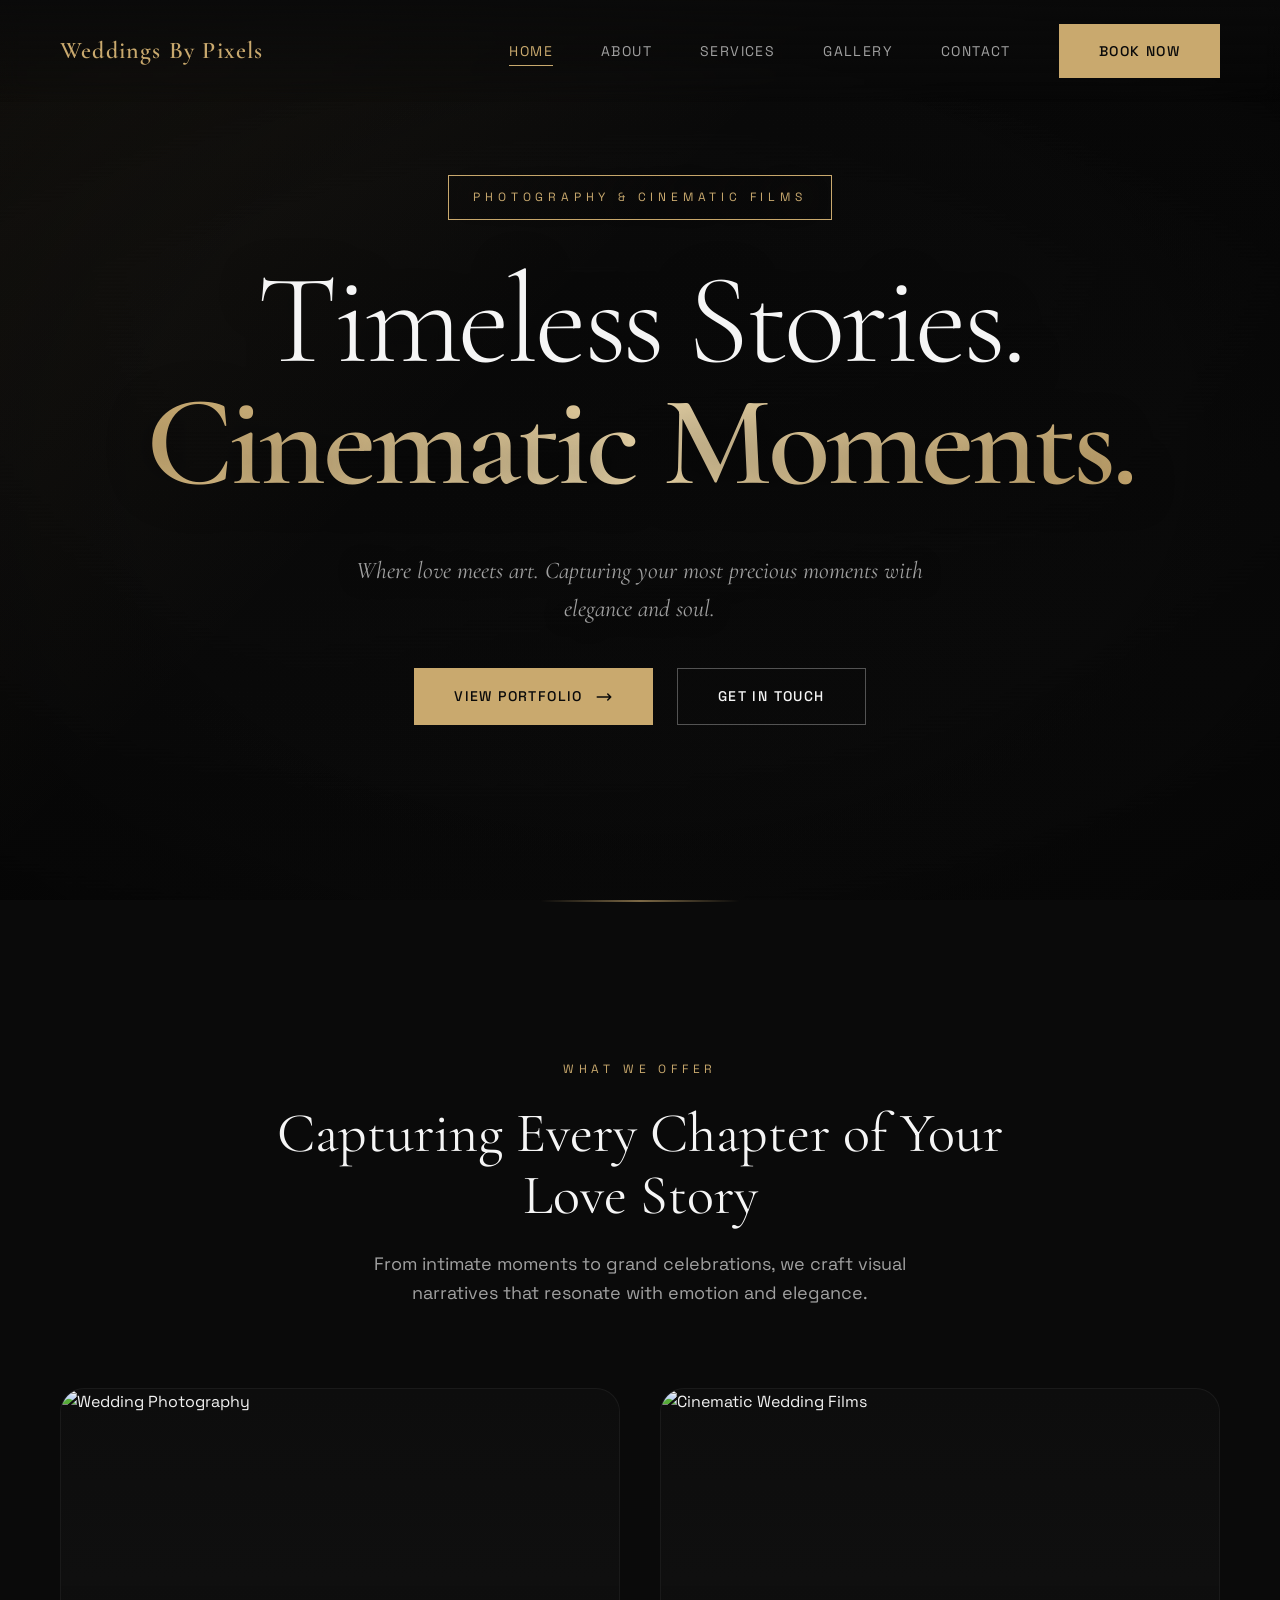
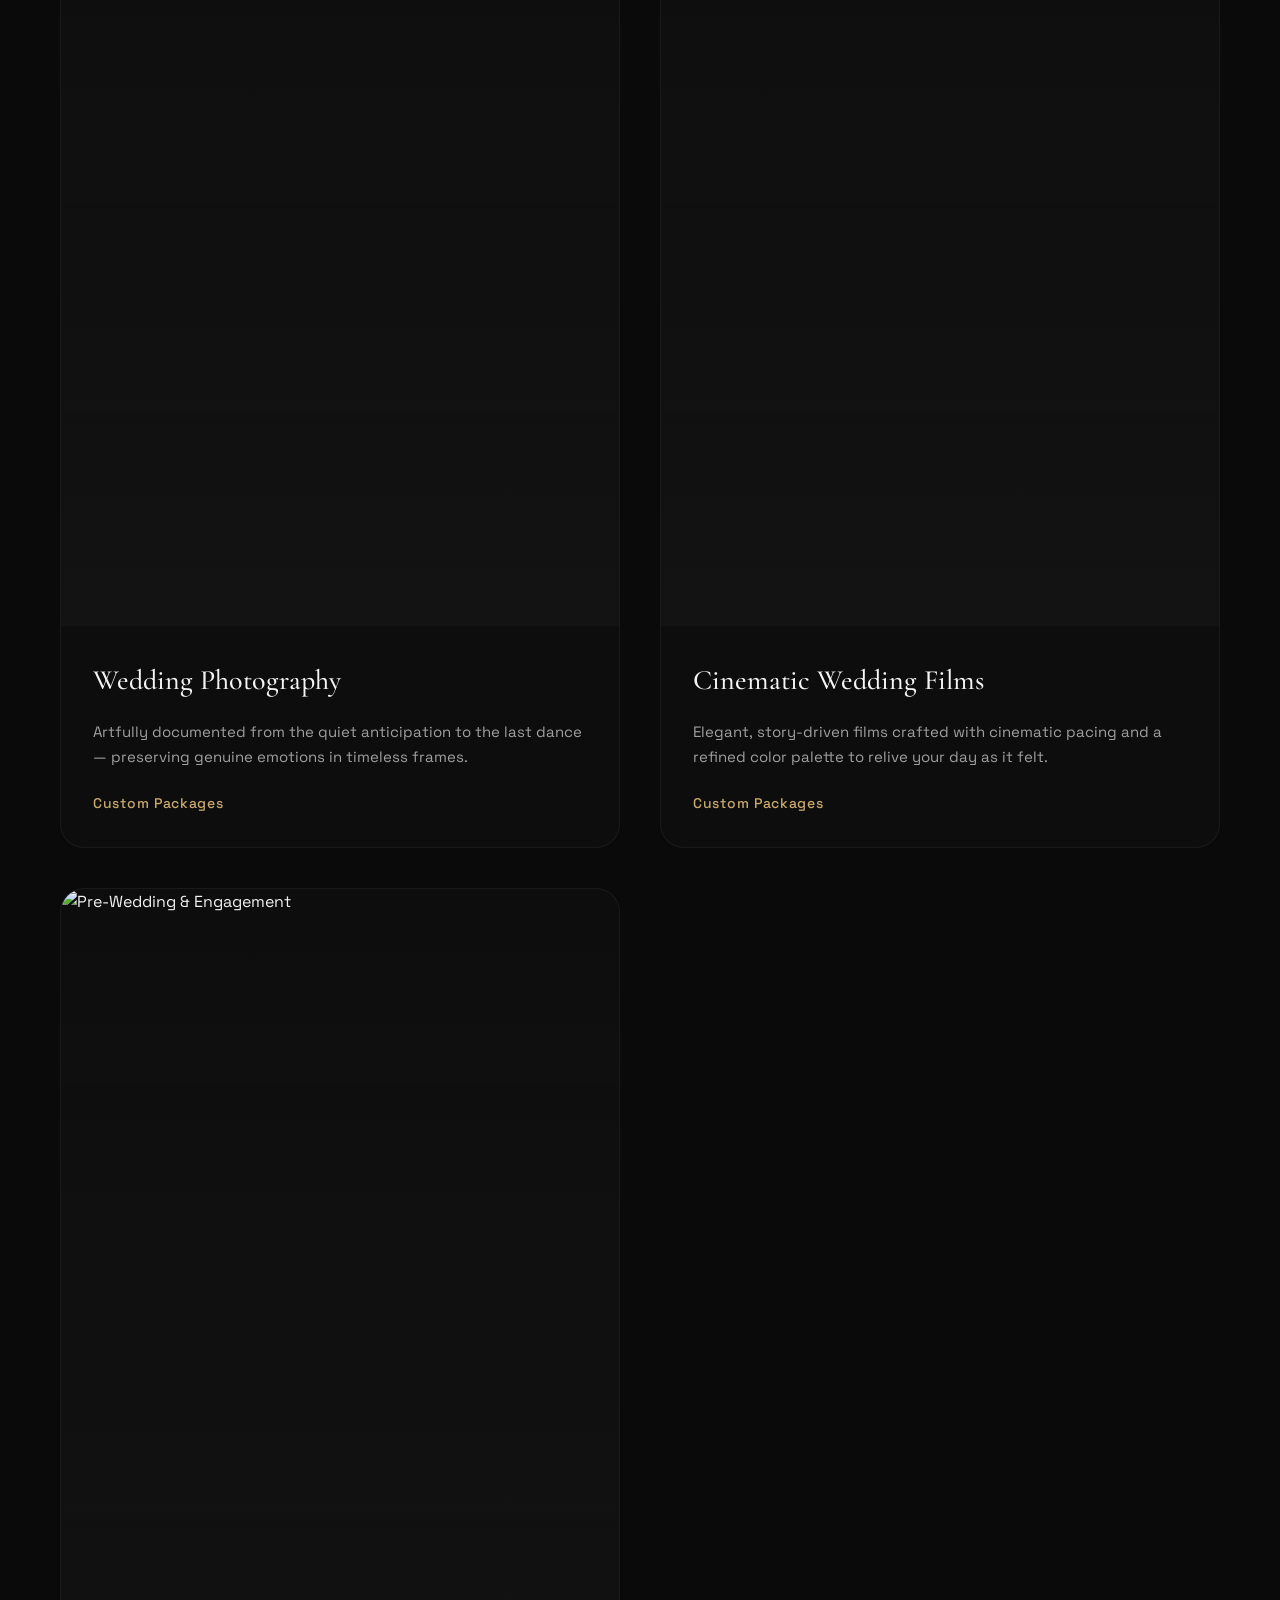
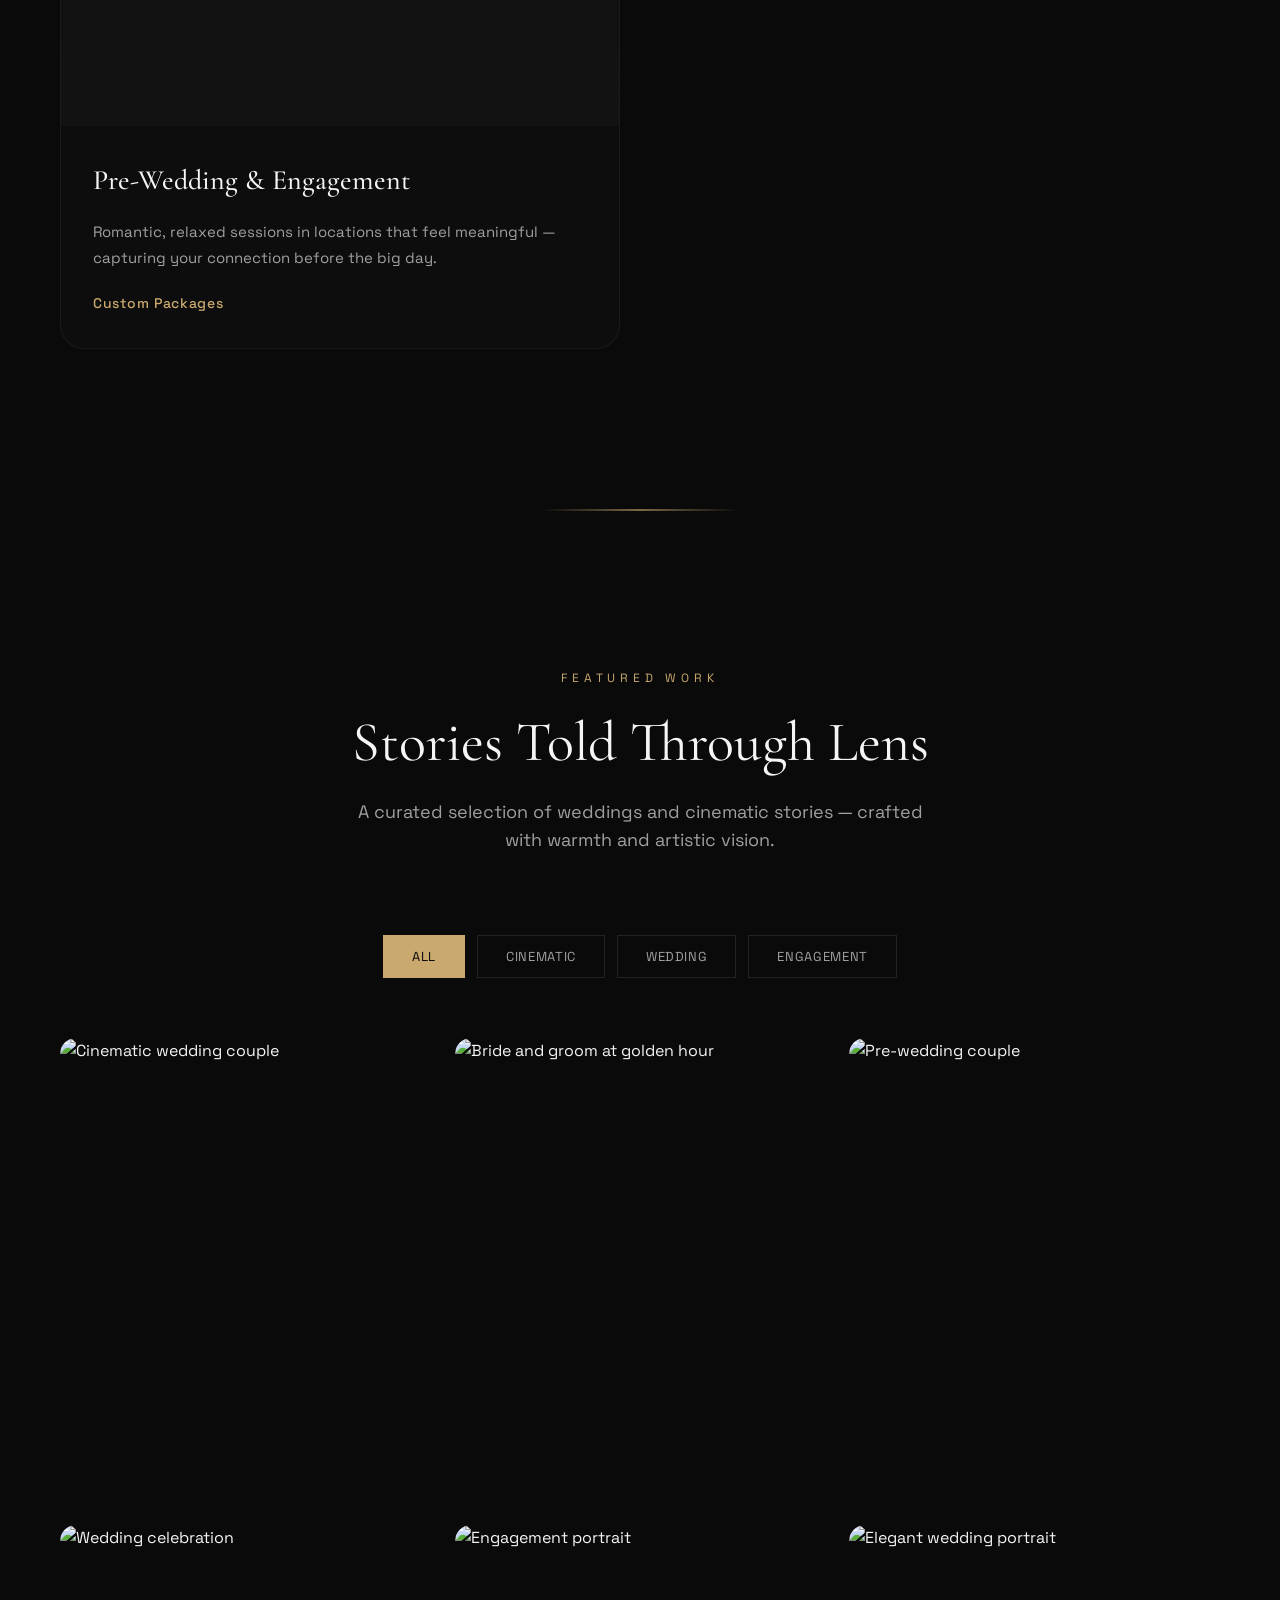
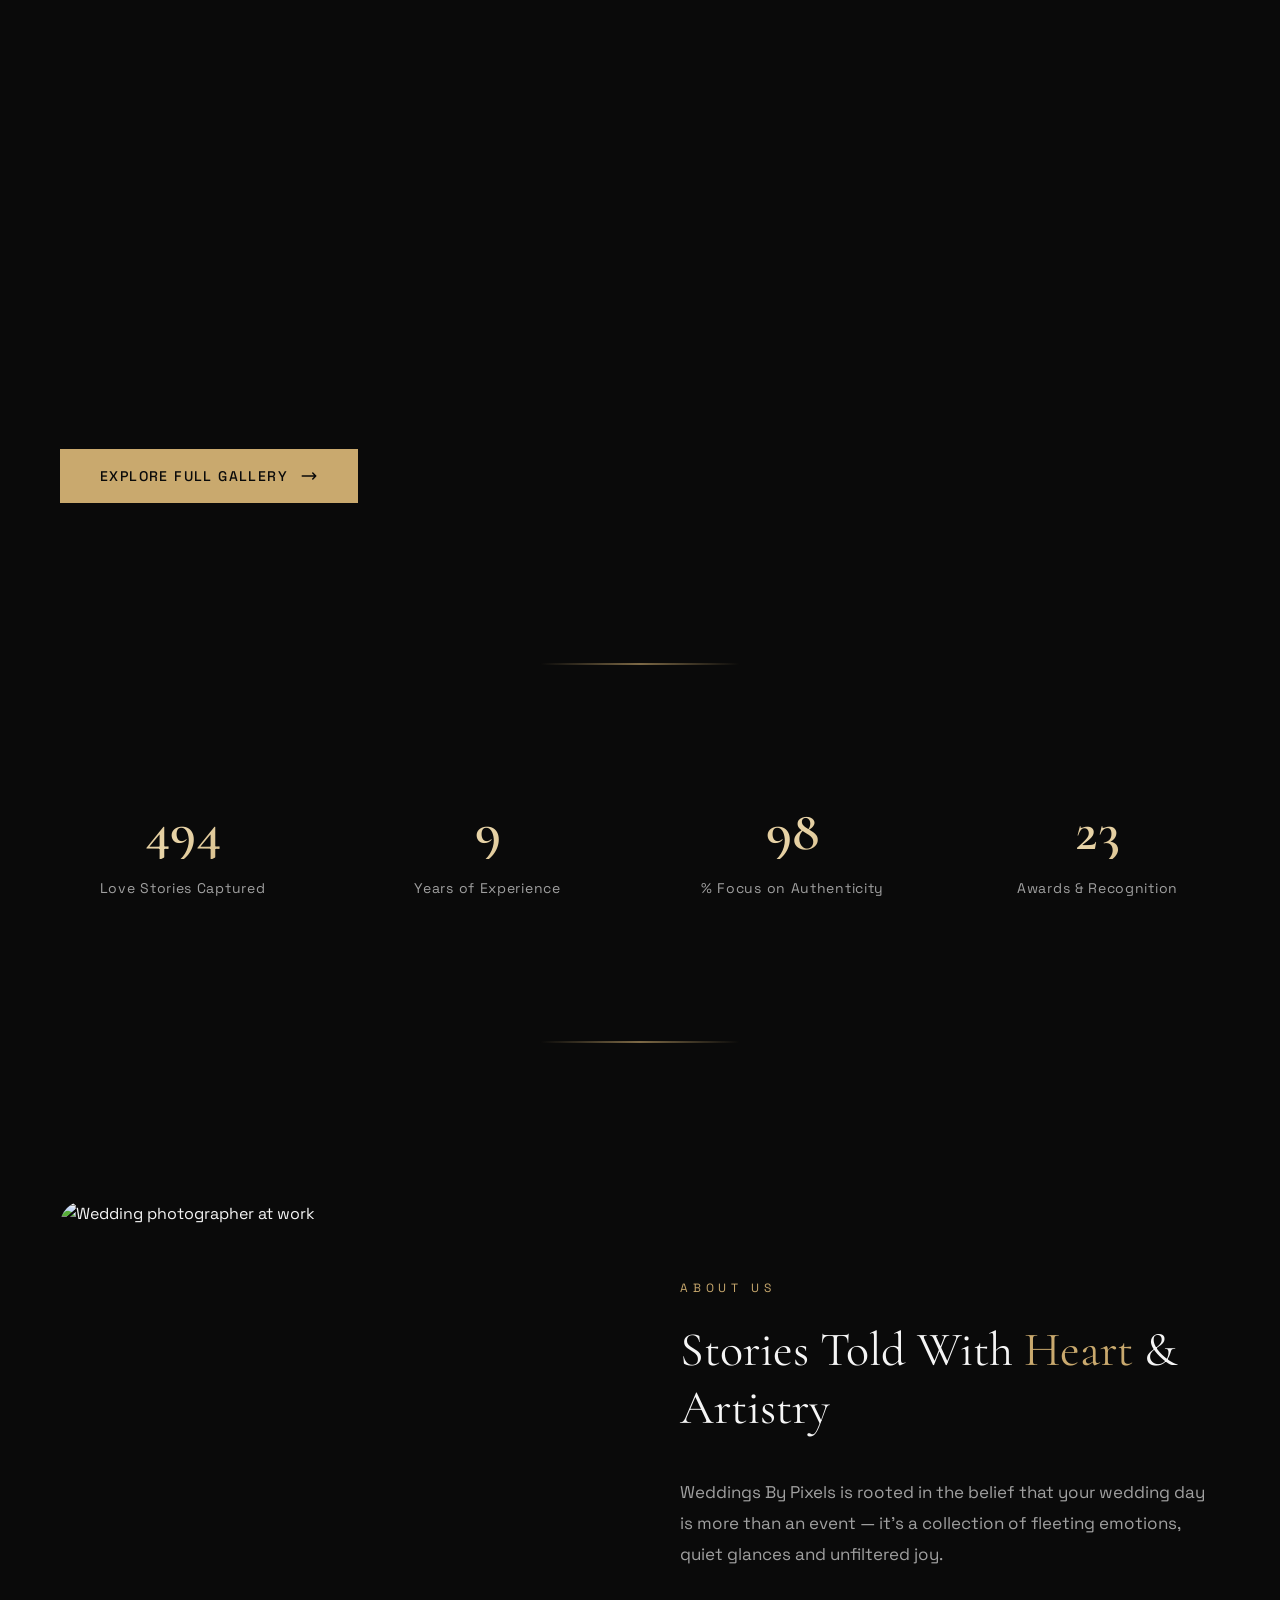
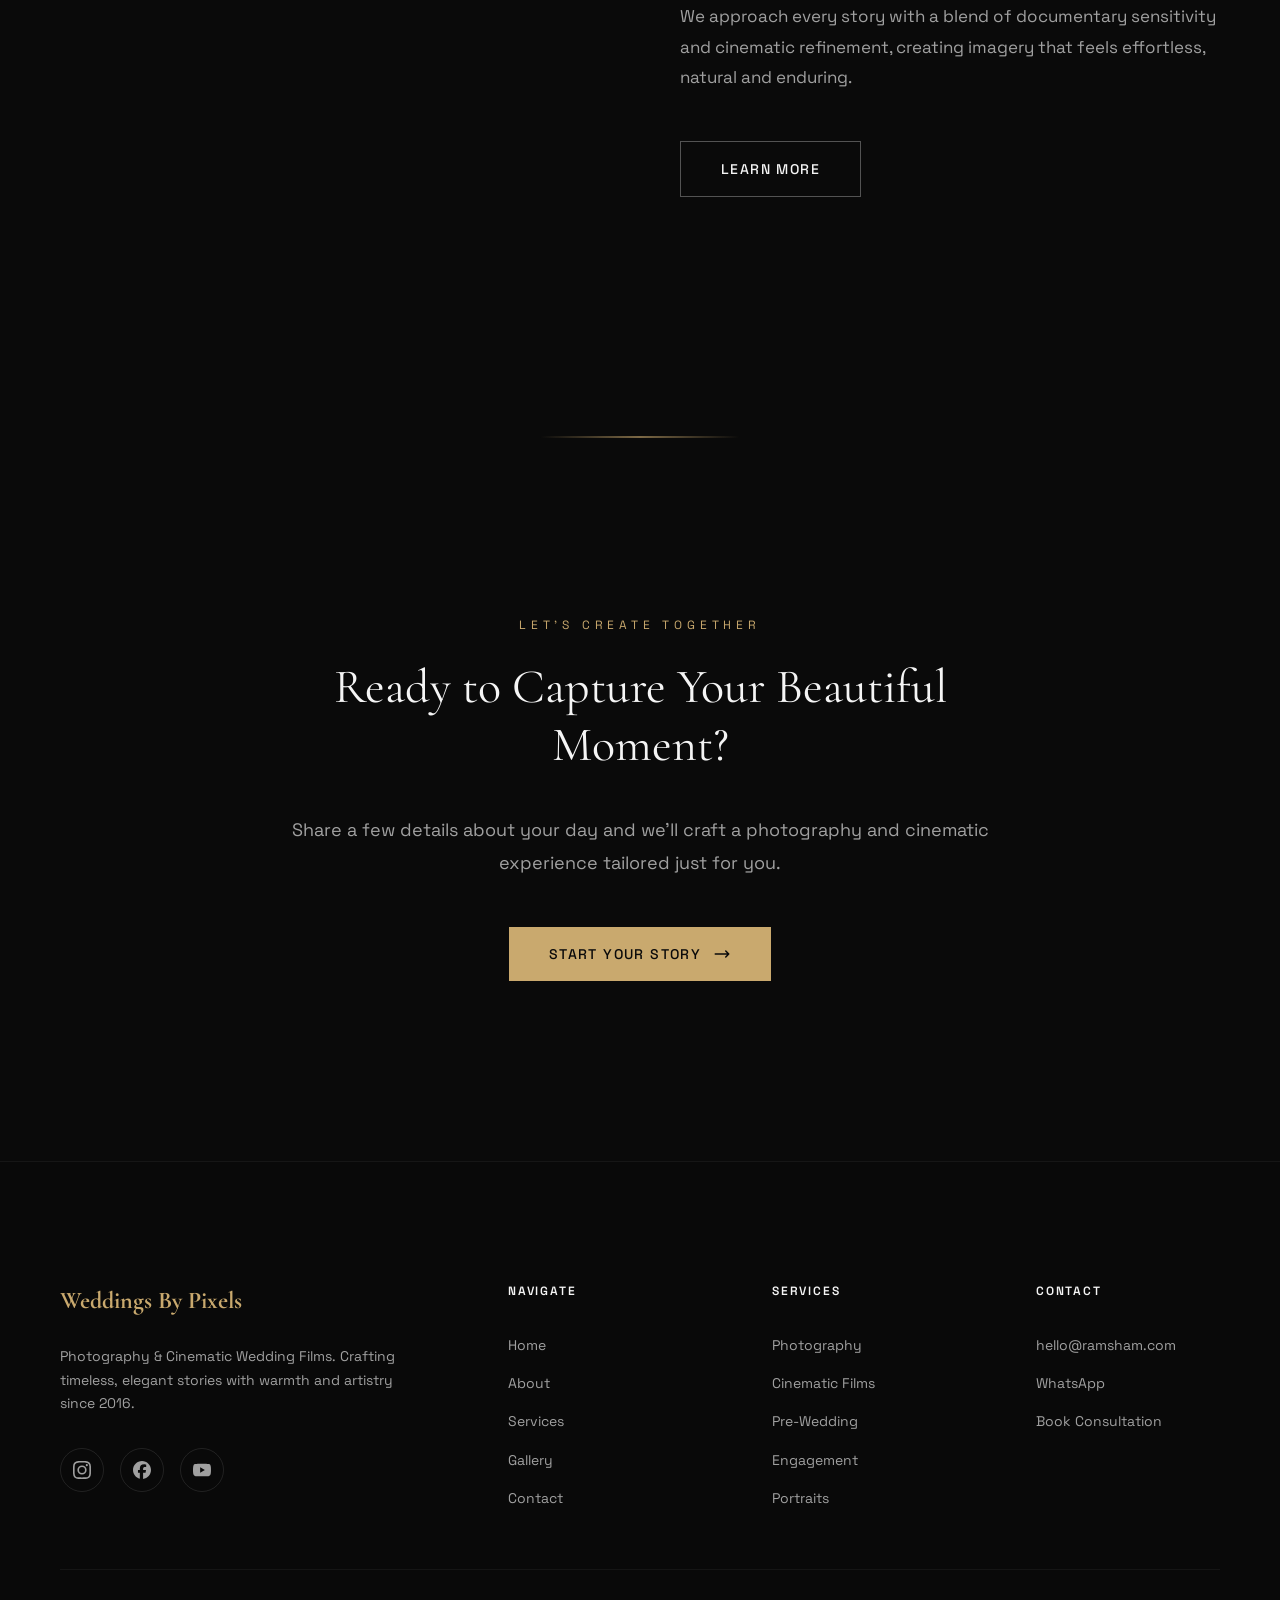
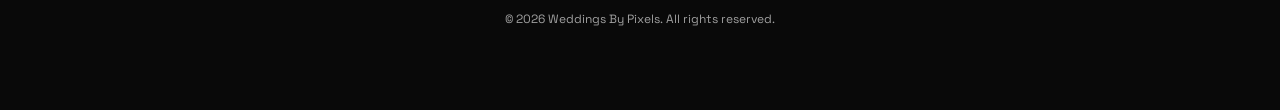
==== commit e18f6b1d: "Rebrand: GAURS Production → Weddings By Pixels" ====
--- a/index.html
+++ b/index.html
@@ -3,14 +3,14 @@
 <head>
   <meta charset="UTF-8" />
   <meta name="viewport" content="width=device-width, initial-scale=1.0" />
-  <title>GAURS Production - Photography & Cinematic Wedding Films</title>
-  <meta name="description" content="GAURS Production - Photography & Cinematic | Artistic Of Wedding. I am ready to capture your beautiful moment." />
+  <title>Weddings By Pixels - Photography & Cinematic Wedding Films</title>
+  <meta name="description" content="Weddings By Pixels - Photography & Cinematic | Artistic Of Wedding. I am ready to capture your beautiful moment." />
   <meta name="theme-color" content="#1a1a1a" />
   <link rel="preconnect" href="https://fonts.googleapis.com" />
   <link rel="preconnect" href="https://fonts.gstatic.com" crossorigin />
   <link href="https://fonts.googleapis.com/css2?family=Cormorant+Garamond:ital,wght@0,300;0,400;0,500;0,600;0,700;1,300;1,400;1,500&family=Space+Grotesk:wght@300;400;500;600;700&display=swap" rel="stylesheet" />
   <style>
-    /* GAURS Production - Modern 3D Artistic Website */
+    /* Weddings By Pixels - Modern 3D Artistic Website */
     :root {
       --font-display: 'Cormorant Garamond', Georgia, serif;
       --font-body: 'Space Grotesk', system-ui, sans-serif;
@@ -1033,7 +1033,7 @@
 
   <!-- Navigation -->
   <nav class="nav" id="nav">
-    <a href="index.html" class="logo">GAURS Production</a>
+    <a href="index.html" class="logo">Weddings By Pixels</a>
     <div class="nav-links">
       <a href="index.html" class="nav-link active">Home</a>
       <a href="about.html" class="nav-link">About</a>
@@ -1237,7 +1237,7 @@
         <div class="about-content">
           <span class="section-label" style="display: block; text-align: left;">About Us</span>
           <h2>Stories Told With <span>Heart</span> & Artistry</h2>
-          <p>GAURS Production is rooted in the belief that your wedding day is more than an event — it's a collection of fleeting emotions, quiet glances and unfiltered joy.</p>
+          <p>Weddings By Pixels is rooted in the belief that your wedding day is more than an event — it's a collection of fleeting emotions, quiet glances and unfiltered joy.</p>
           <p>We approach every story with a blend of documentary sensitivity and cinematic refinement, creating imagery that feels effortless, natural and enduring.</p>
           <a href="about.html" class="btn btn-outline">Learn More</a>
         </div>
@@ -1267,7 +1267,7 @@
     <div class="container">
       <div class="footer-grid">
         <div class="footer-brand">
-          <h3>GAURS Production</h3>
+          <h3>Weddings By Pixels</h3>
           <p>Photography & Cinematic Wedding Films. Crafting timeless, elegant stories with warmth and artistry since 2016.</p>
           <div class="social-links">
             <a href="https://instagram.com/" target="_blank" rel="noopener" class="social-link" aria-label="Instagram">
@@ -1317,7 +1317,7 @@
         </div>
       </div>
       <div class="footer-bottom">
-        <p>&copy; 2026 GAURS Production. All rights reserved.</p>
+        <p>&copy; 2026 Weddings By Pixels. All rights reserved.</p>
       </div>
     </div>
   </footer>
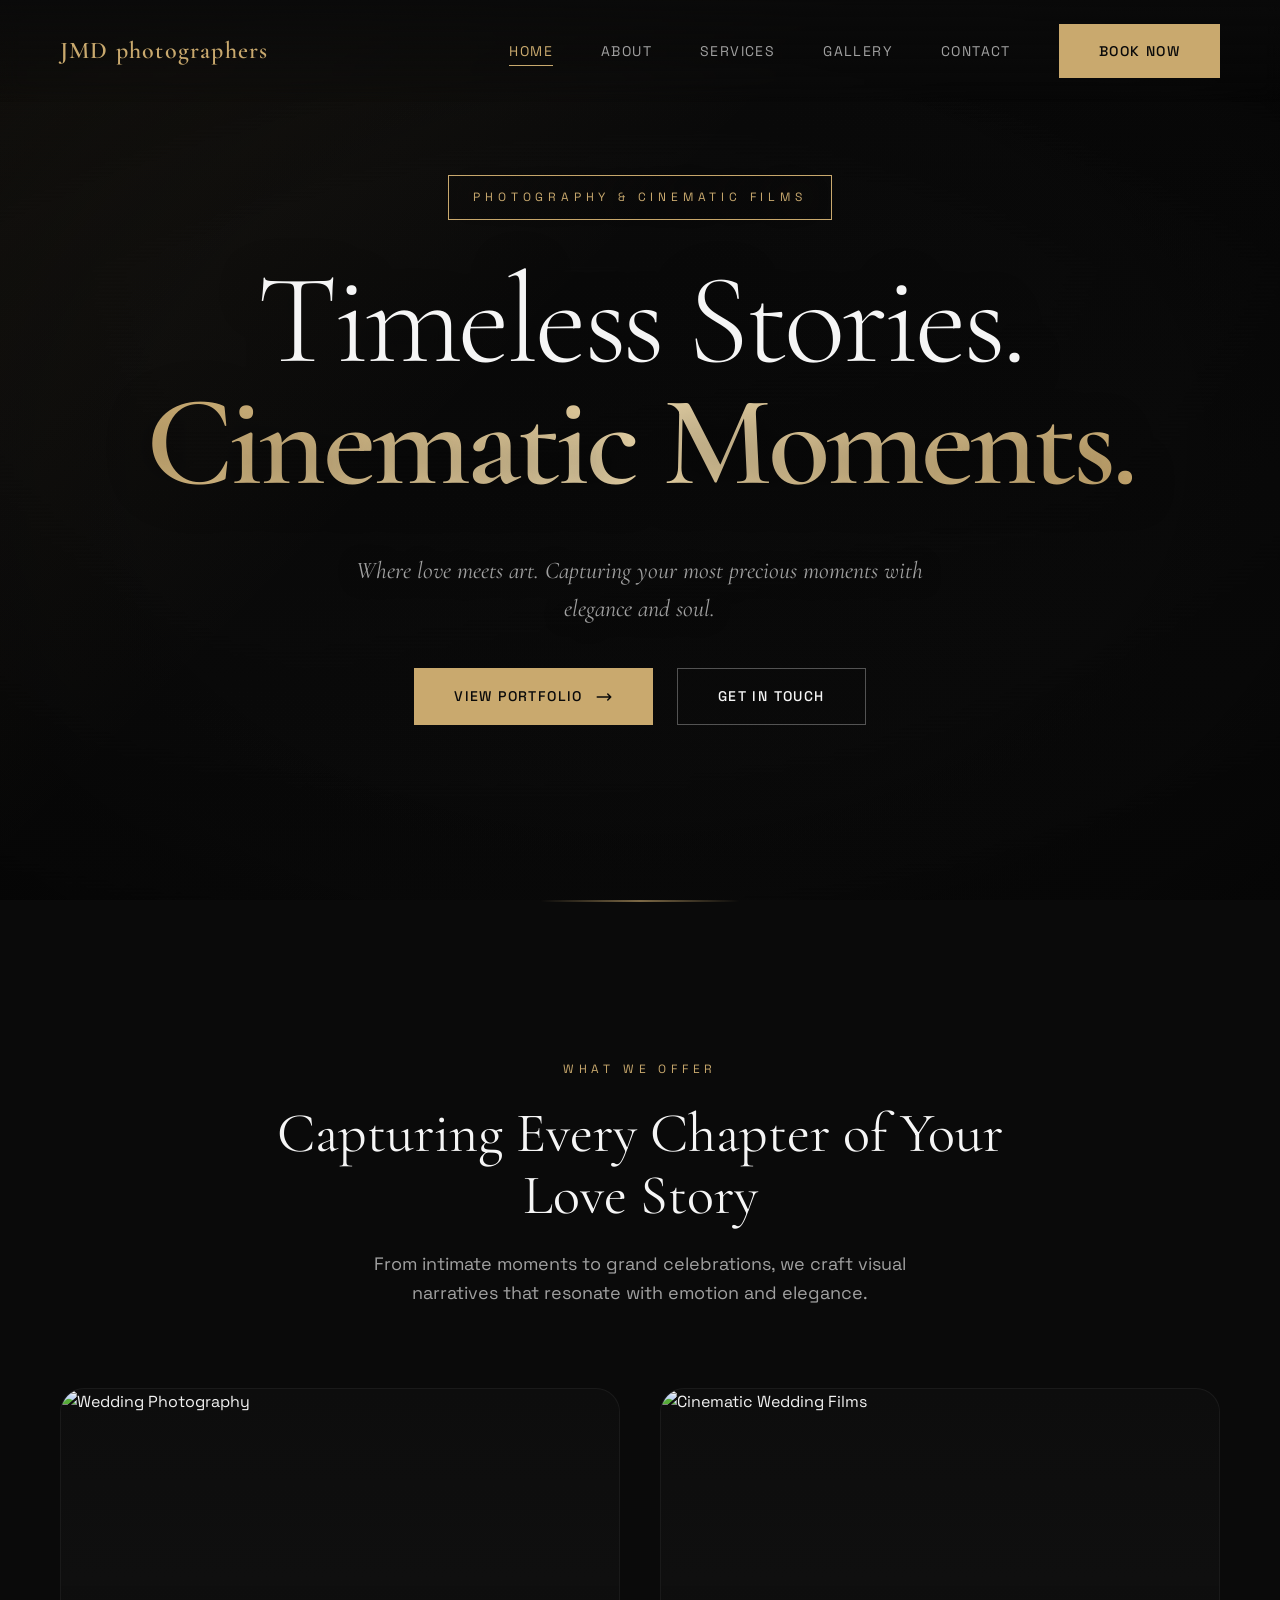
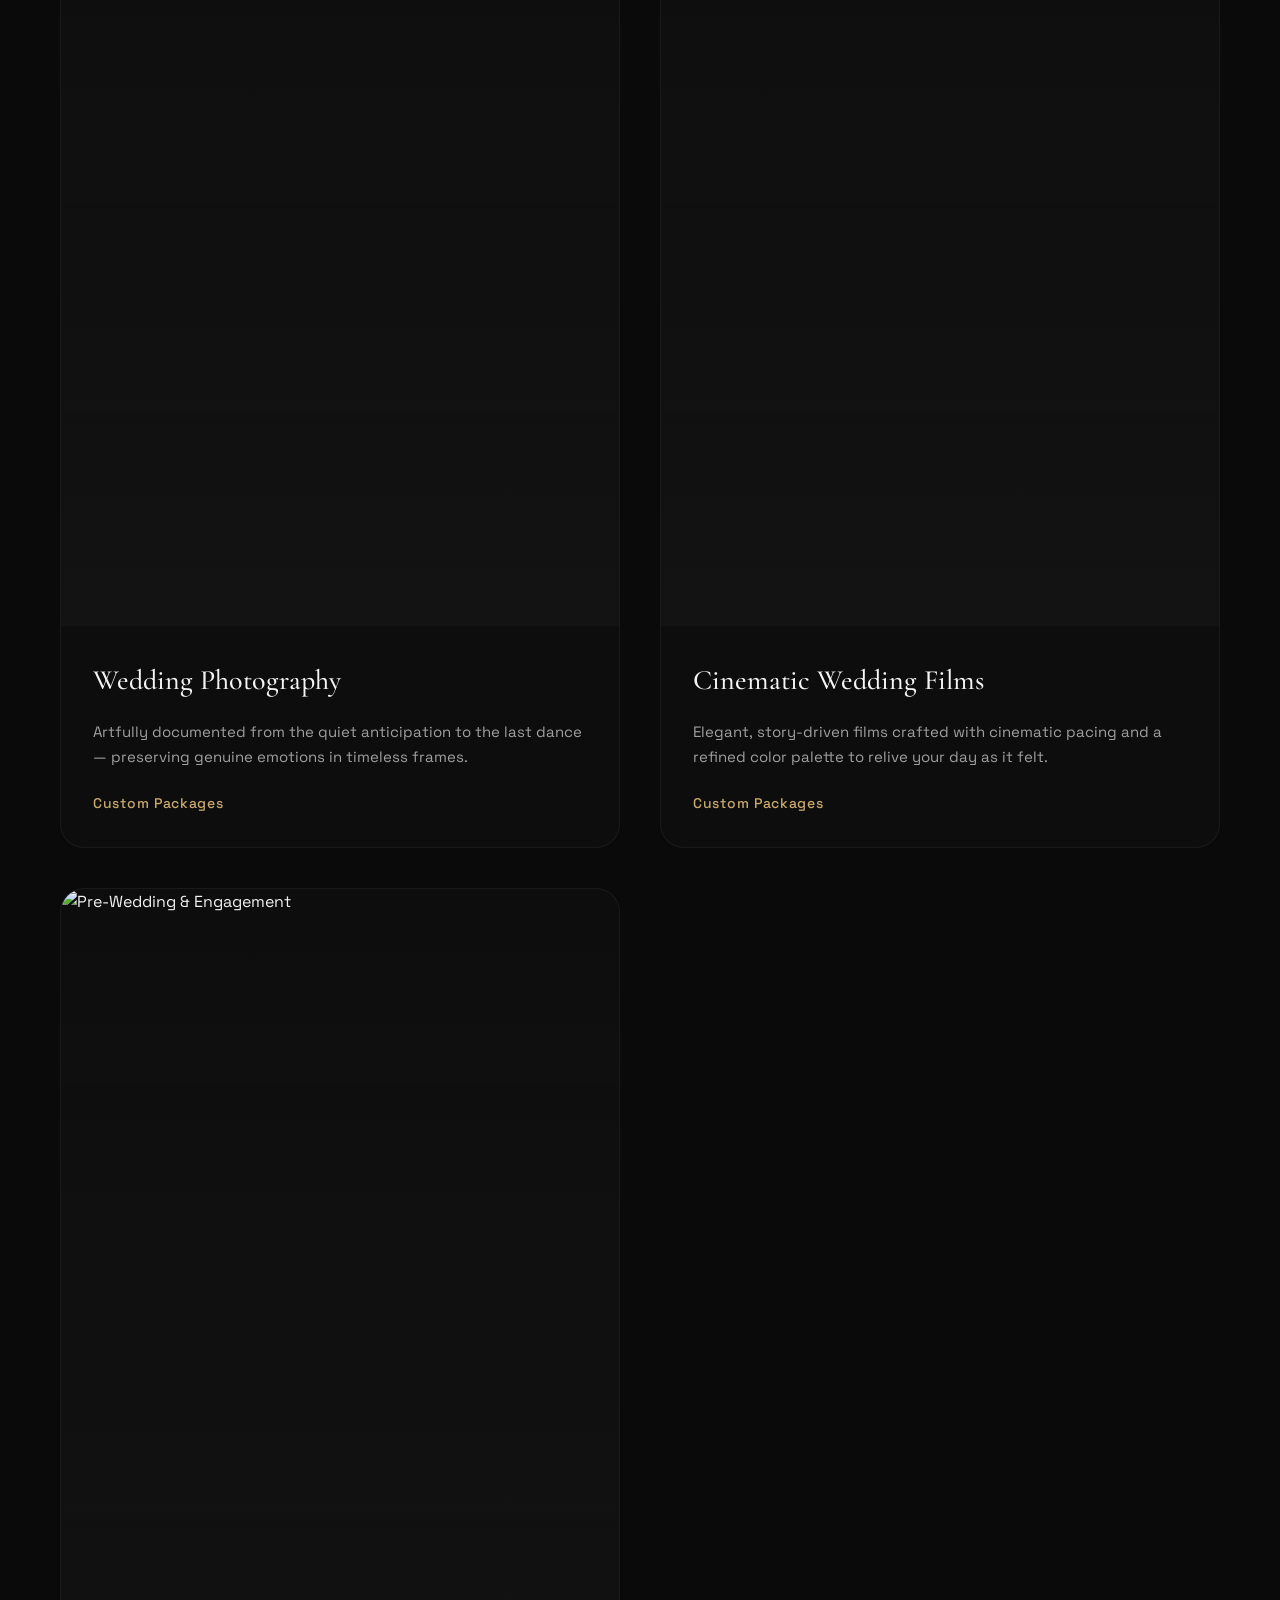
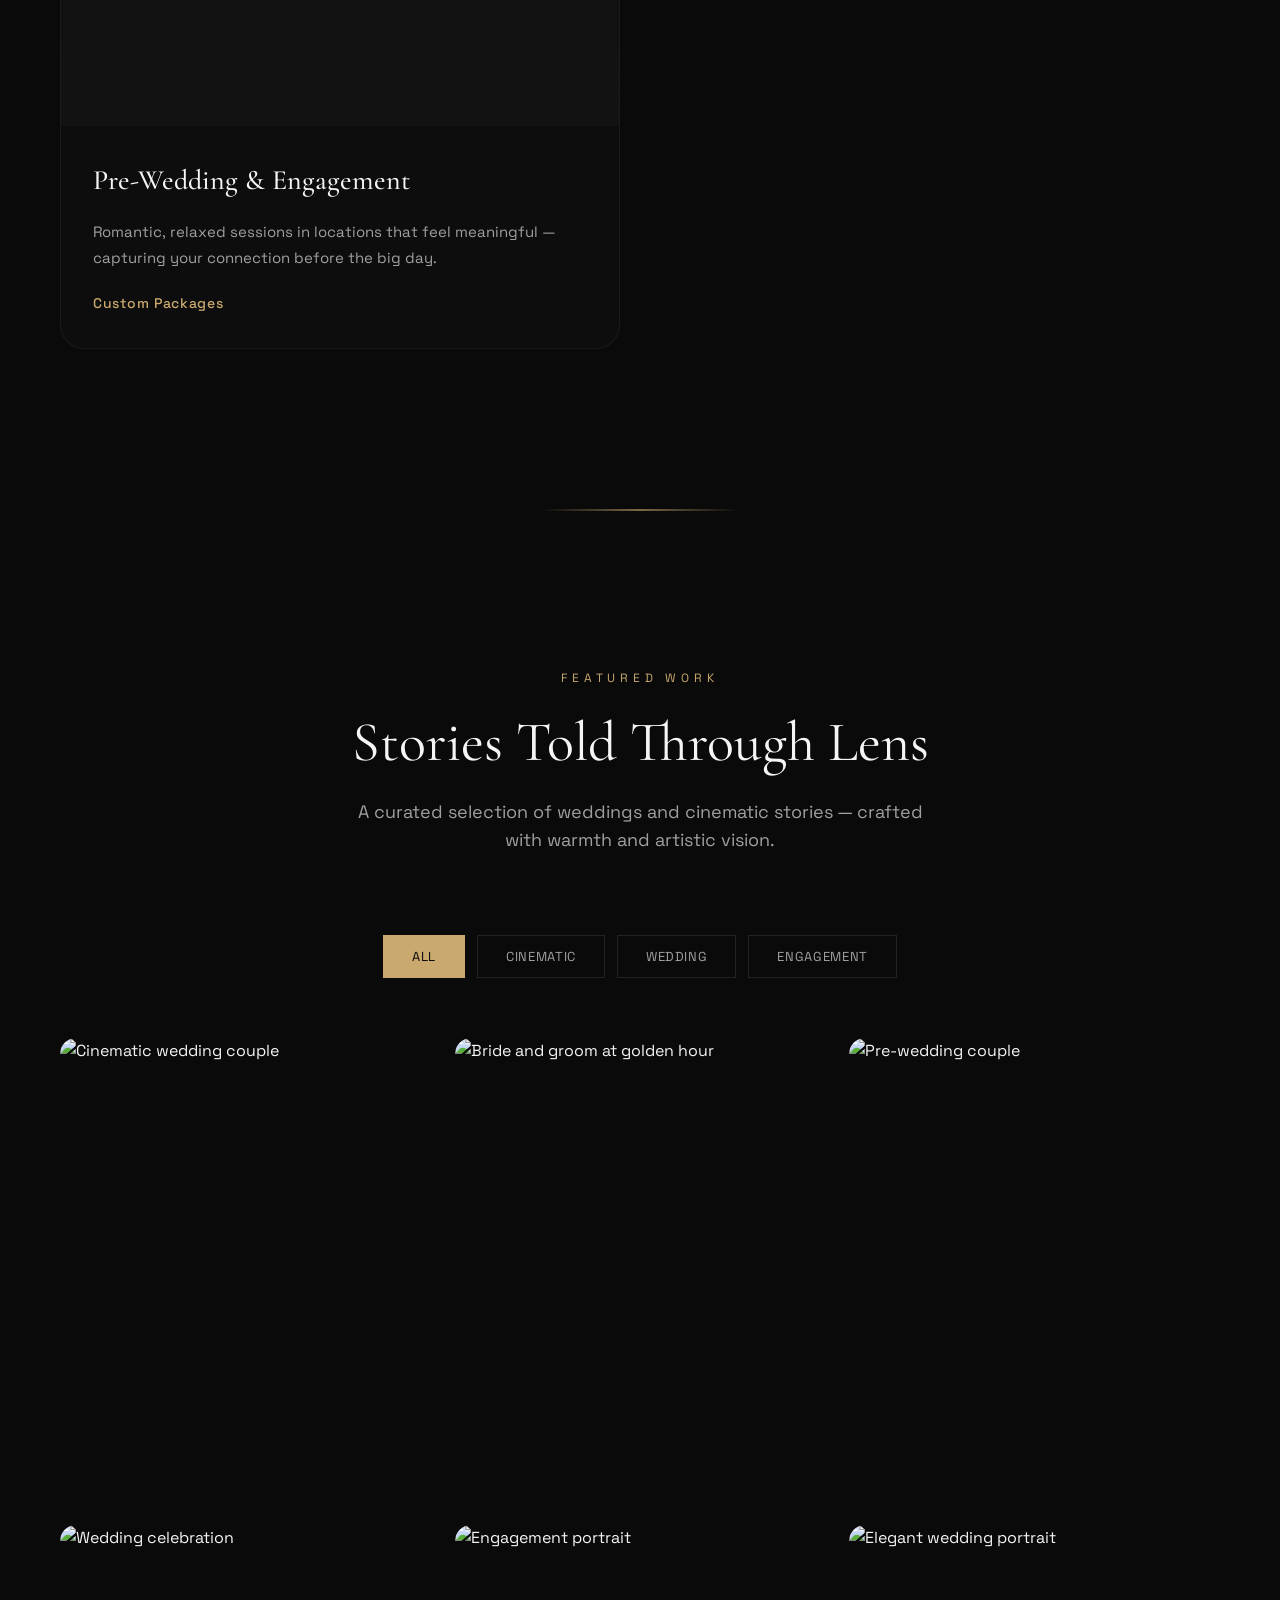
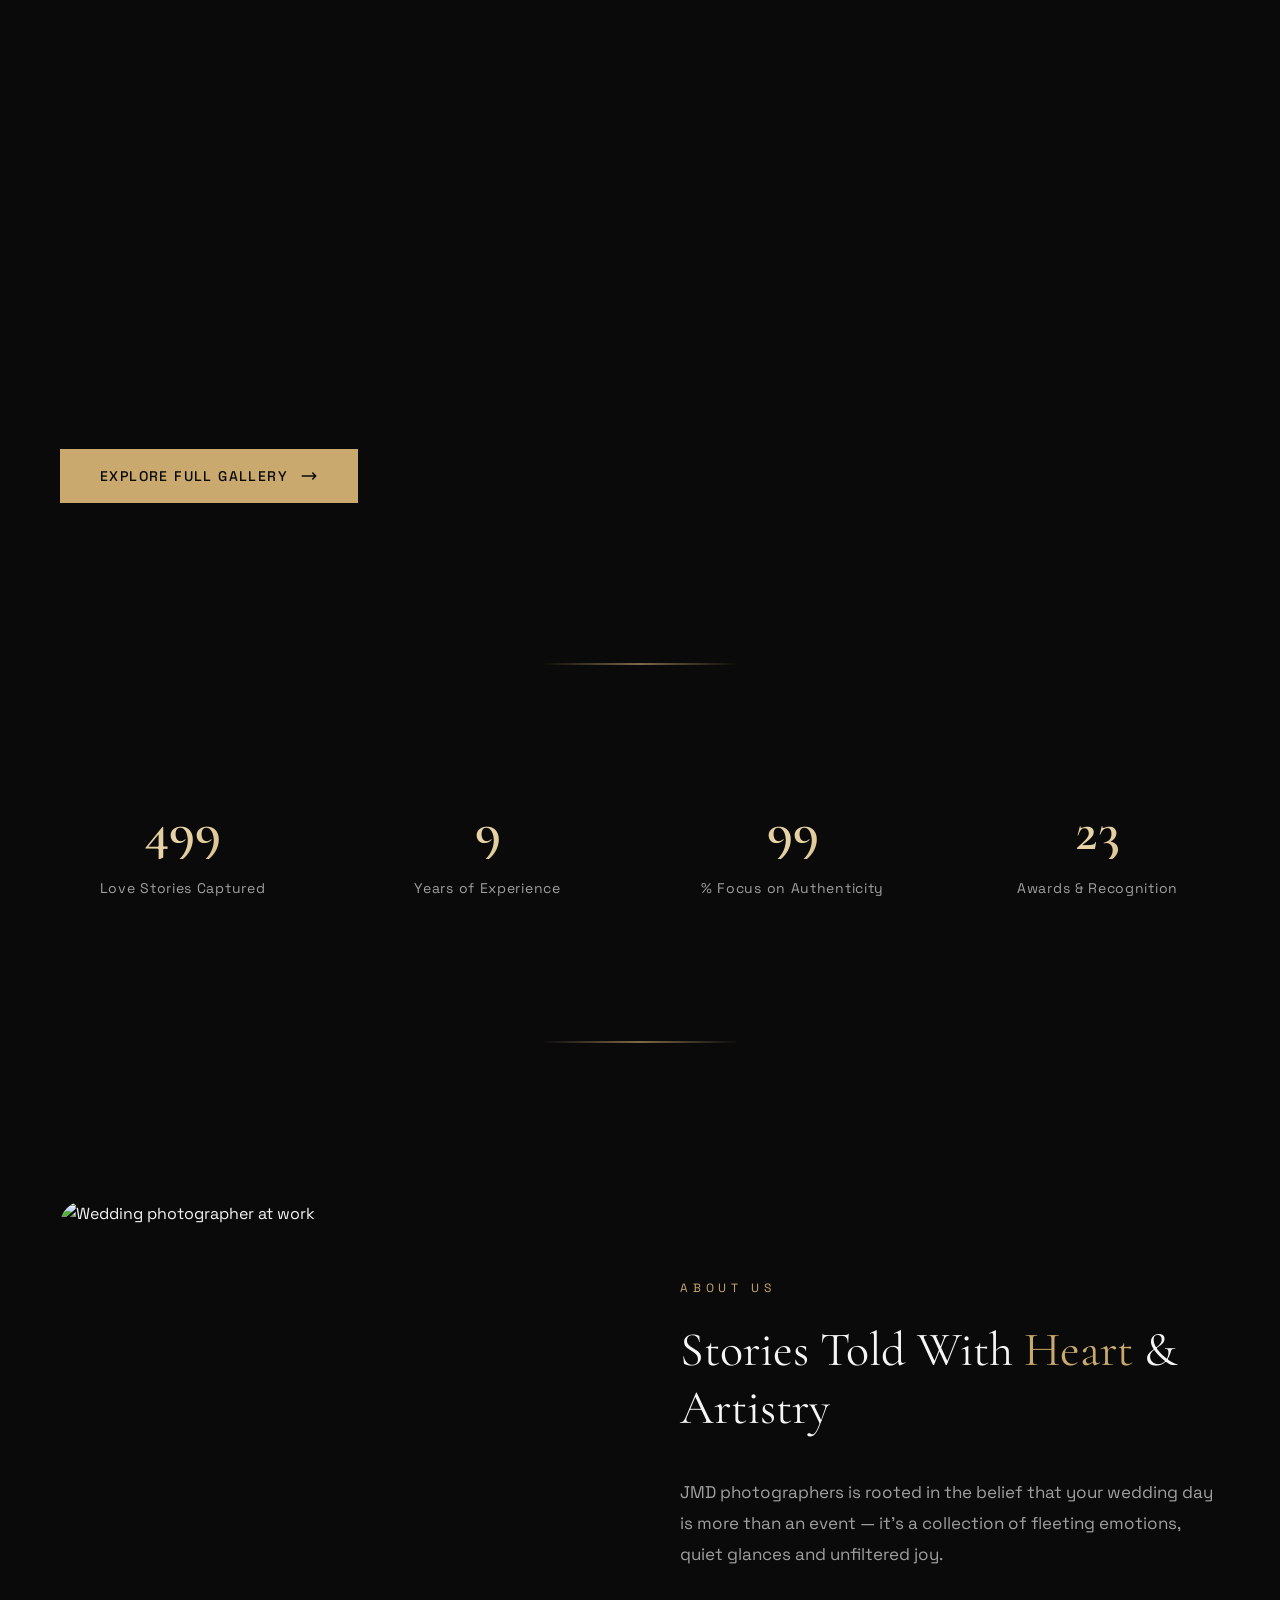
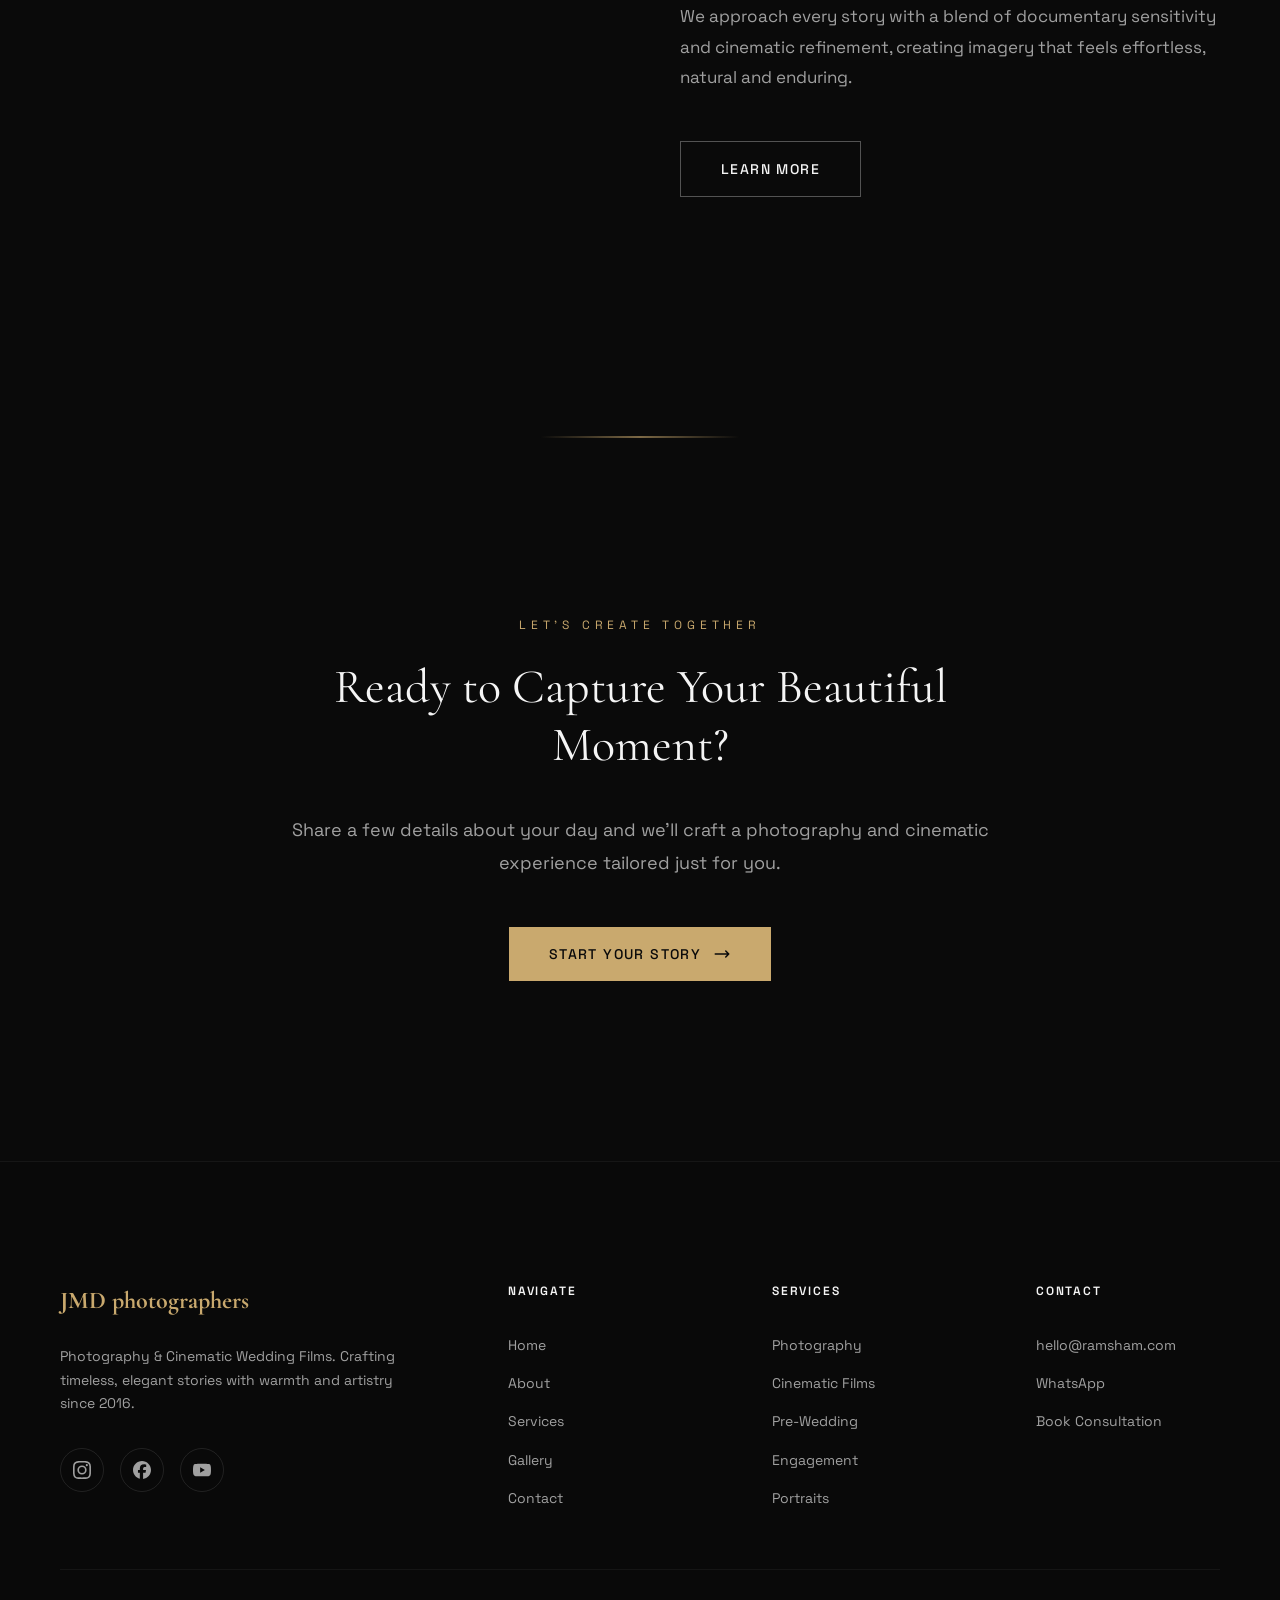
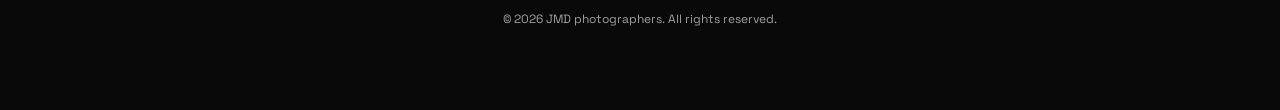
==== commit 7dcefc69: "Rebrand: Weddings By Pixels → JMD photographers" ====
--- a/index.html
+++ b/index.html
@@ -3,14 +3,14 @@
 <head>
   <meta charset="UTF-8" />
   <meta name="viewport" content="width=device-width, initial-scale=1.0" />
-  <title>Weddings By Pixels - Photography & Cinematic Wedding Films</title>
-  <meta name="description" content="Weddings By Pixels - Photography & Cinematic | Artistic Of Wedding. I am ready to capture your beautiful moment." />
+  <title>JMD photographers - Photography & Cinematic Wedding Films</title>
+  <meta name="description" content="JMD photographers - Photography & Cinematic | Artistic Of Wedding. I am ready to capture your beautiful moment." />
   <meta name="theme-color" content="#1a1a1a" />
   <link rel="preconnect" href="https://fonts.googleapis.com" />
   <link rel="preconnect" href="https://fonts.gstatic.com" crossorigin />
   <link href="https://fonts.googleapis.com/css2?family=Cormorant+Garamond:ital,wght@0,300;0,400;0,500;0,600;0,700;1,300;1,400;1,500&family=Space+Grotesk:wght@300;400;500;600;700&display=swap" rel="stylesheet" />
   <style>
-    /* Weddings By Pixels - Modern 3D Artistic Website */
+    /* JMD photographers - Modern 3D Artistic Website */
     :root {
       --font-display: 'Cormorant Garamond', Georgia, serif;
       --font-body: 'Space Grotesk', system-ui, sans-serif;
@@ -1033,7 +1033,7 @@
 
   <!-- Navigation -->
   <nav class="nav" id="nav">
-    <a href="index.html" class="logo">Weddings By Pixels</a>
+    <a href="index.html" class="logo">JMD photographers</a>
     <div class="nav-links">
       <a href="index.html" class="nav-link active">Home</a>
       <a href="about.html" class="nav-link">About</a>
@@ -1237,7 +1237,7 @@
         <div class="about-content">
           <span class="section-label" style="display: block; text-align: left;">About Us</span>
           <h2>Stories Told With <span>Heart</span> & Artistry</h2>
-          <p>Weddings By Pixels is rooted in the belief that your wedding day is more than an event — it's a collection of fleeting emotions, quiet glances and unfiltered joy.</p>
+          <p>JMD photographers is rooted in the belief that your wedding day is more than an event — it's a collection of fleeting emotions, quiet glances and unfiltered joy.</p>
           <p>We approach every story with a blend of documentary sensitivity and cinematic refinement, creating imagery that feels effortless, natural and enduring.</p>
           <a href="about.html" class="btn btn-outline">Learn More</a>
         </div>
@@ -1267,7 +1267,7 @@
     <div class="container">
       <div class="footer-grid">
         <div class="footer-brand">
-          <h3>Weddings By Pixels</h3>
+          <h3>JMD photographers</h3>
           <p>Photography & Cinematic Wedding Films. Crafting timeless, elegant stories with warmth and artistry since 2016.</p>
           <div class="social-links">
             <a href="https://instagram.com/" target="_blank" rel="noopener" class="social-link" aria-label="Instagram">
@@ -1317,7 +1317,7 @@
         </div>
       </div>
       <div class="footer-bottom">
-        <p>&copy; 2026 Weddings By Pixels. All rights reserved.</p>
+        <p>&copy; 2026 JMD photographers. All rights reserved.</p>
       </div>
     </div>
   </footer>
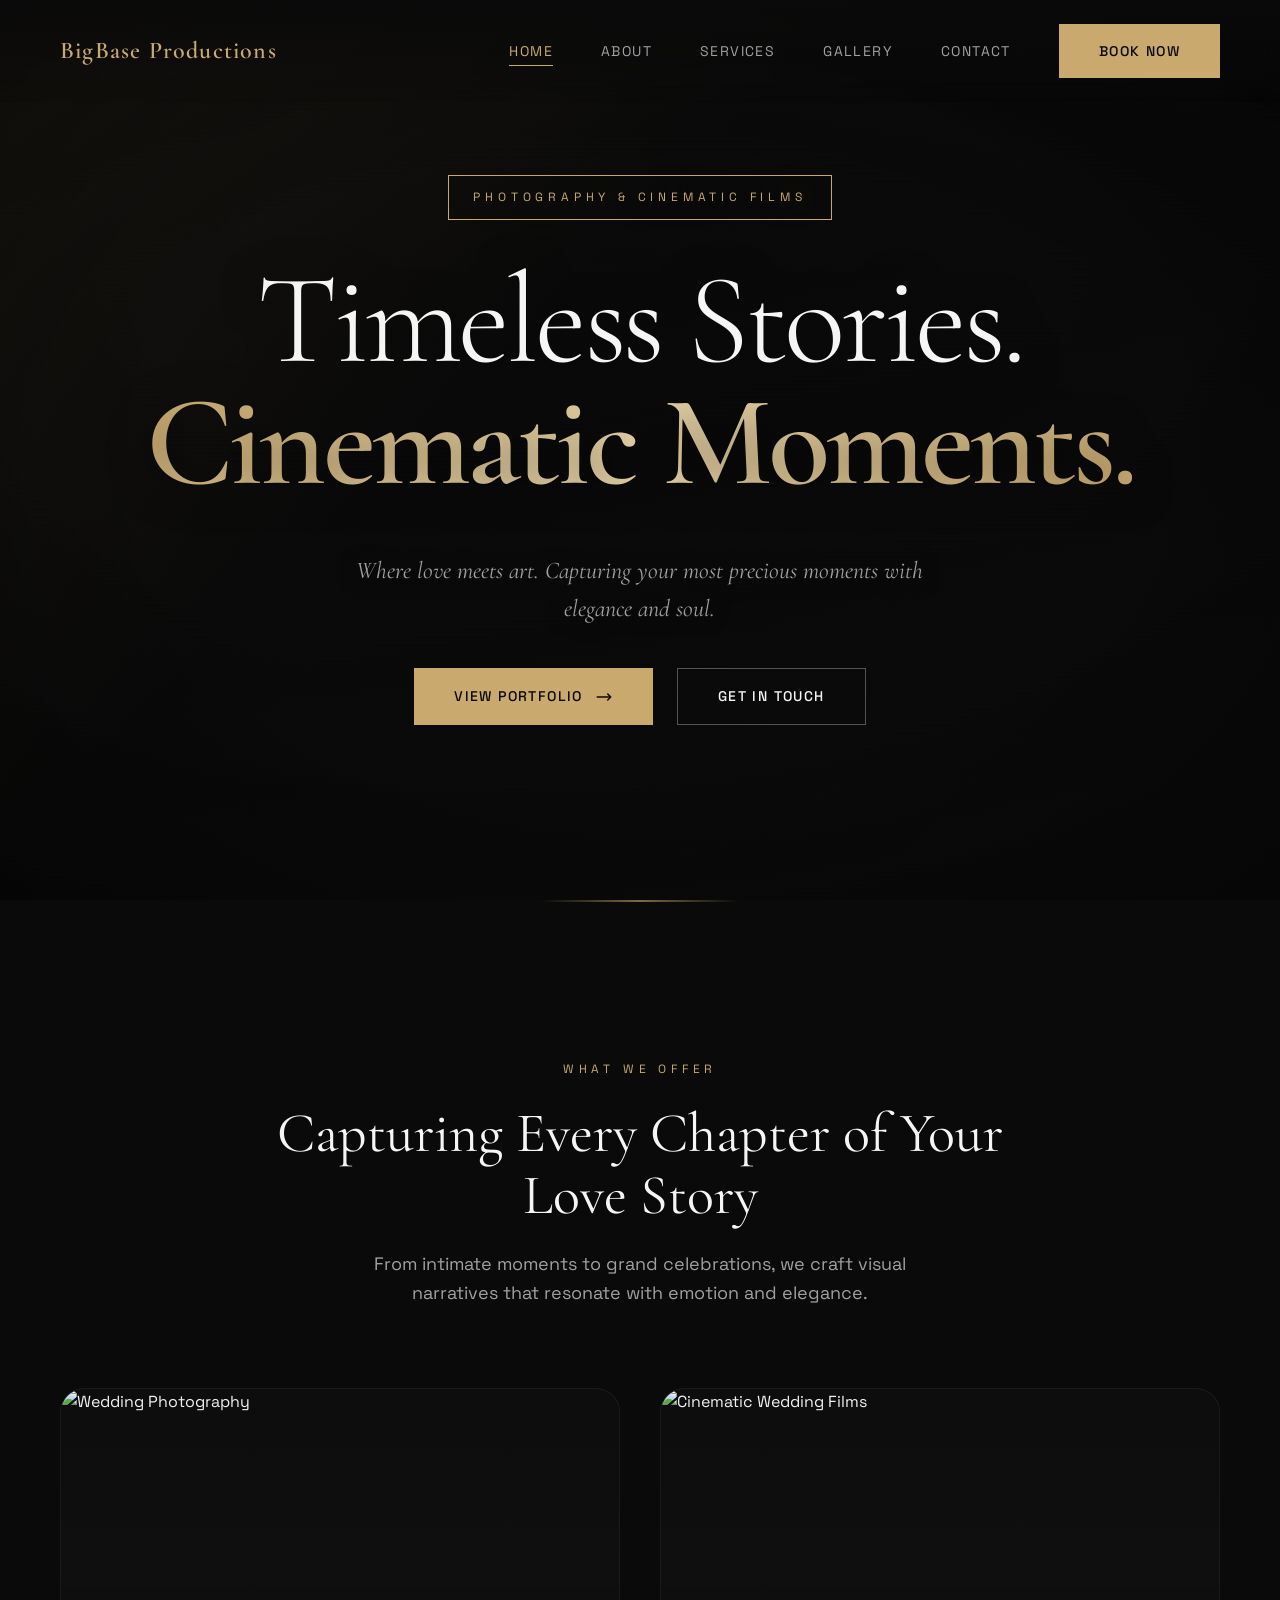
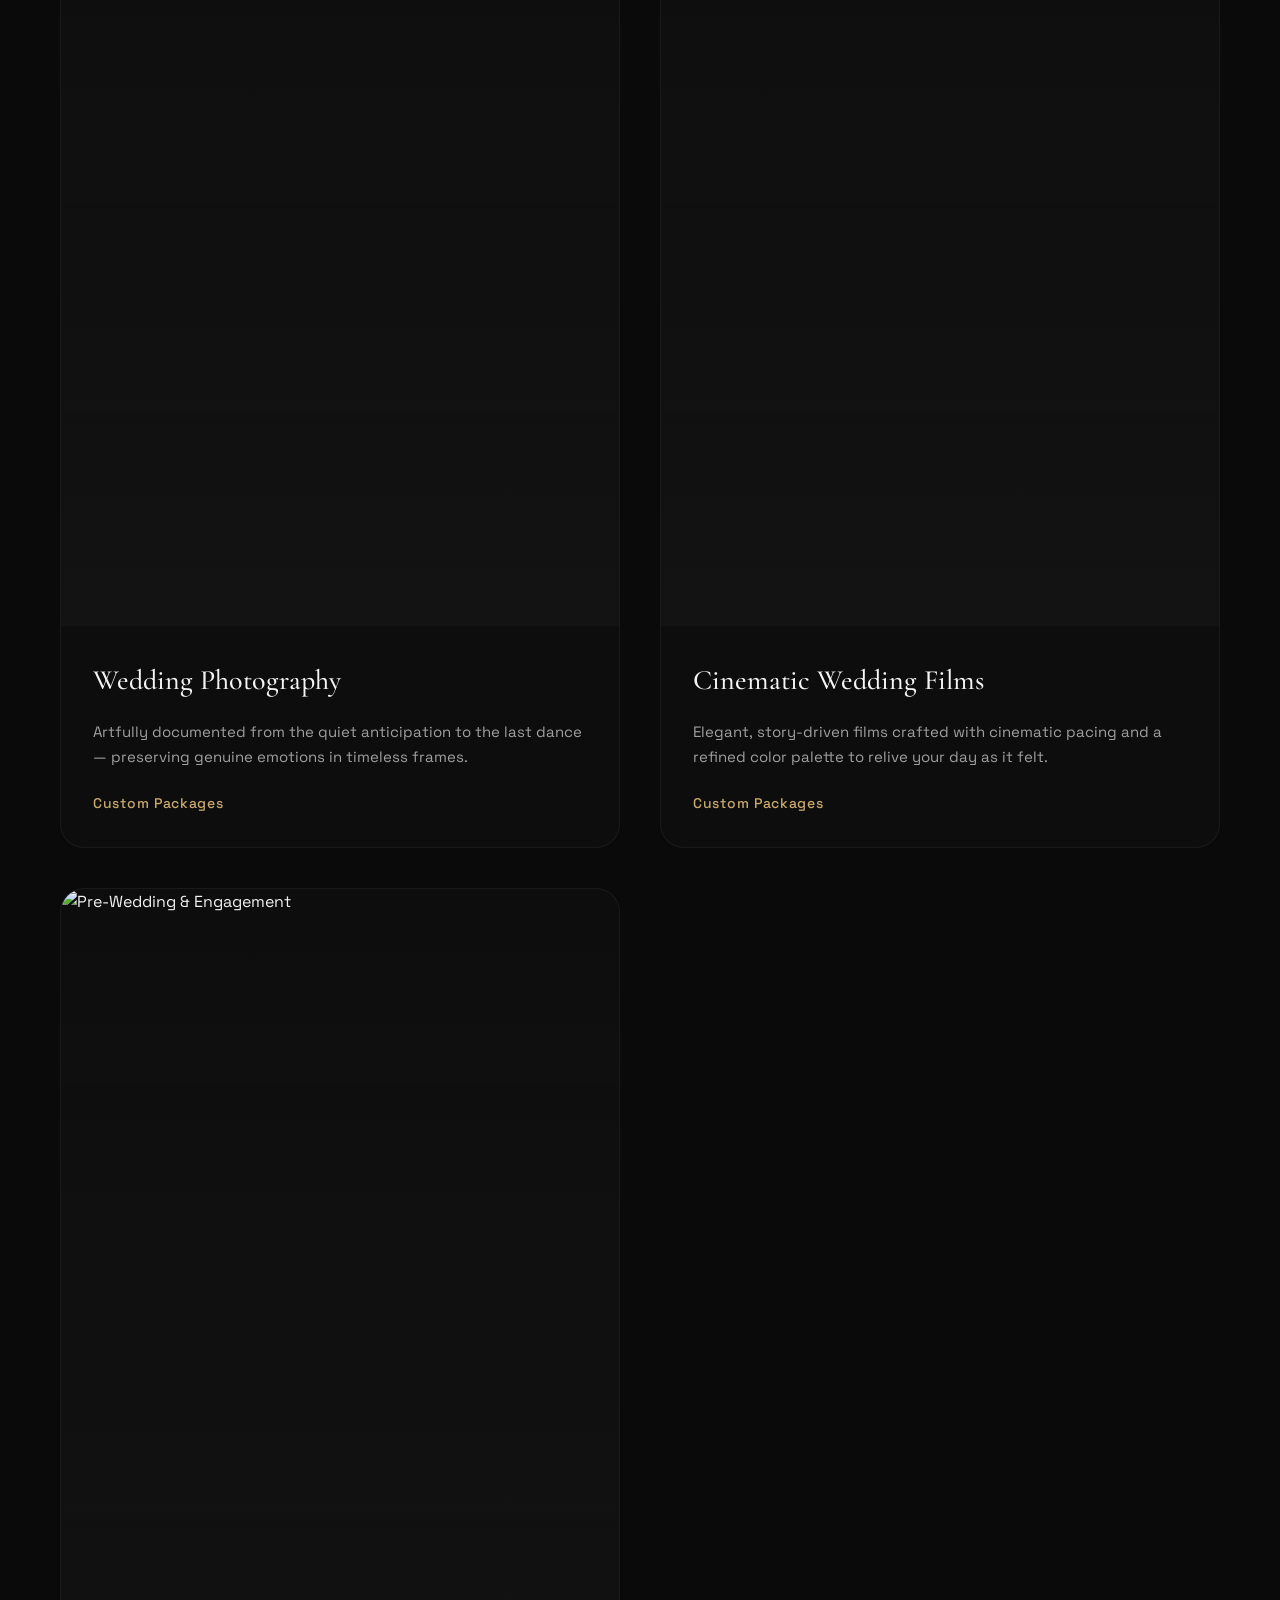
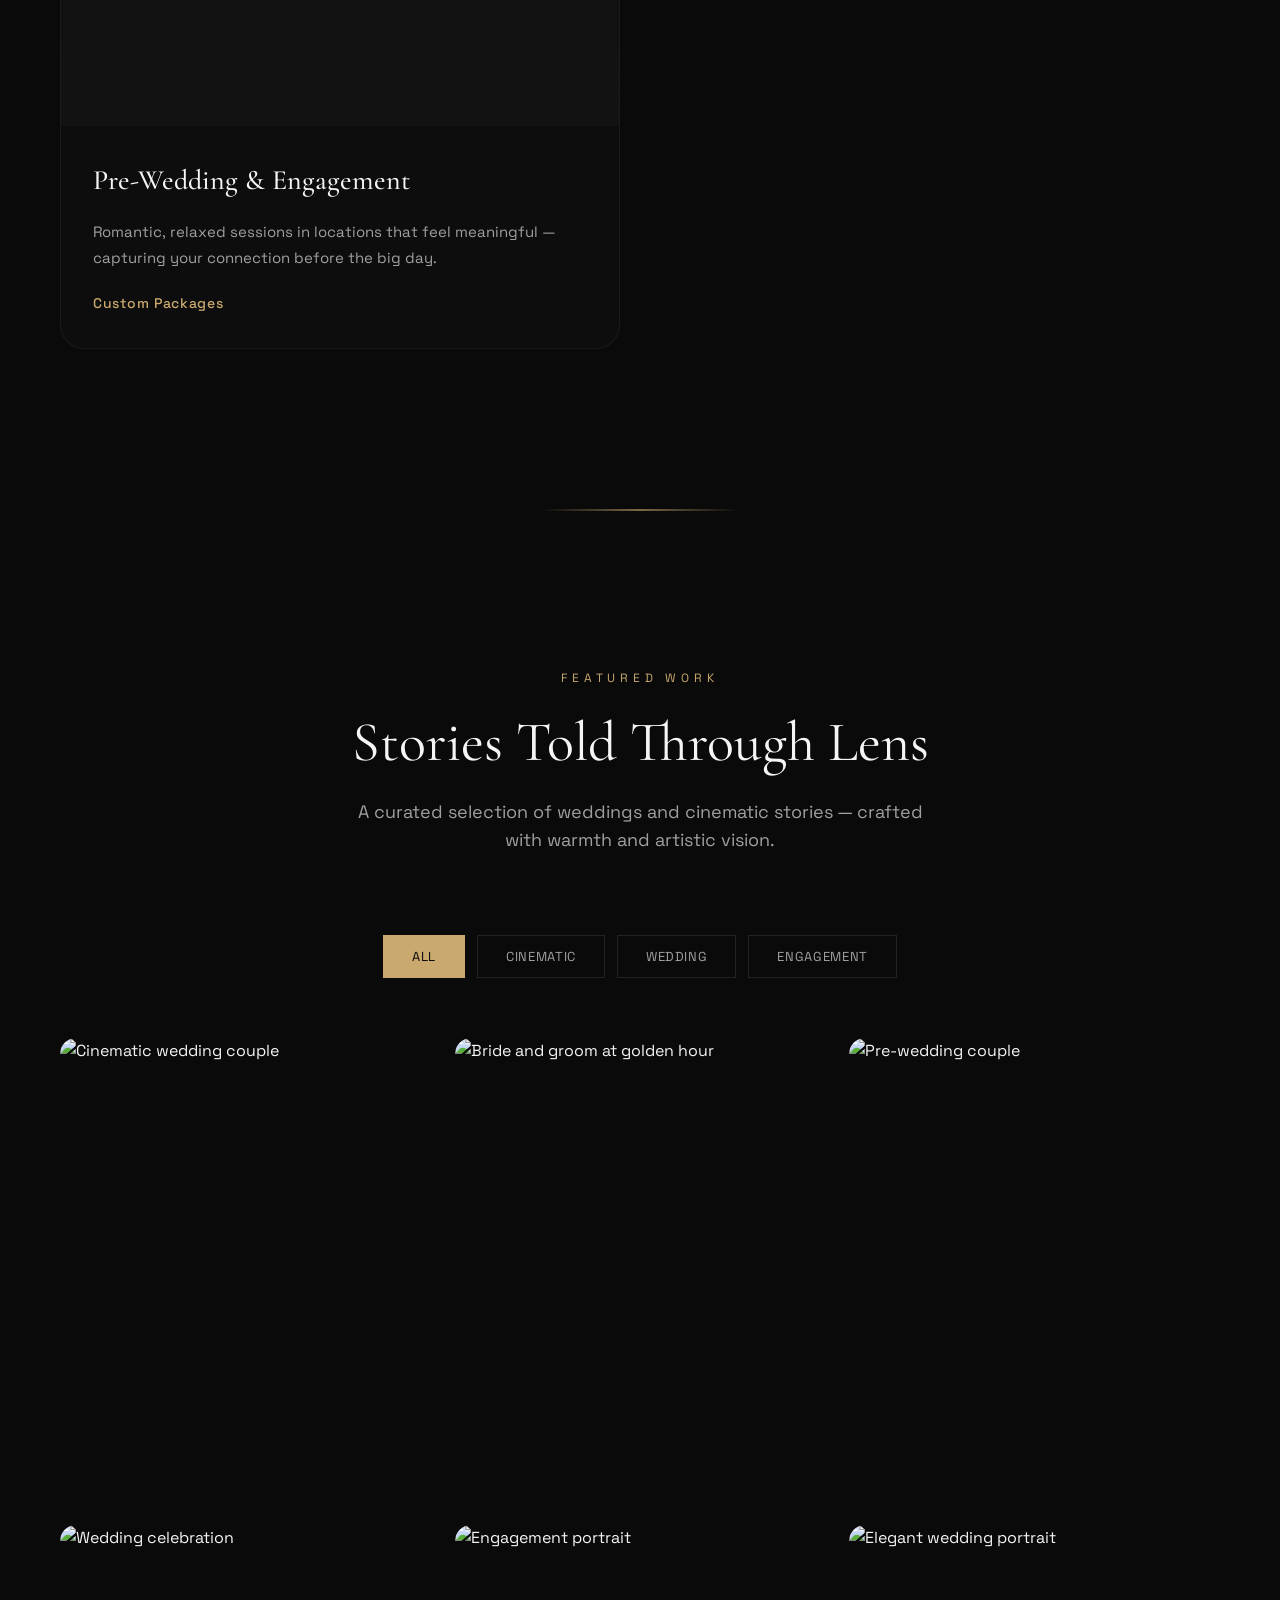
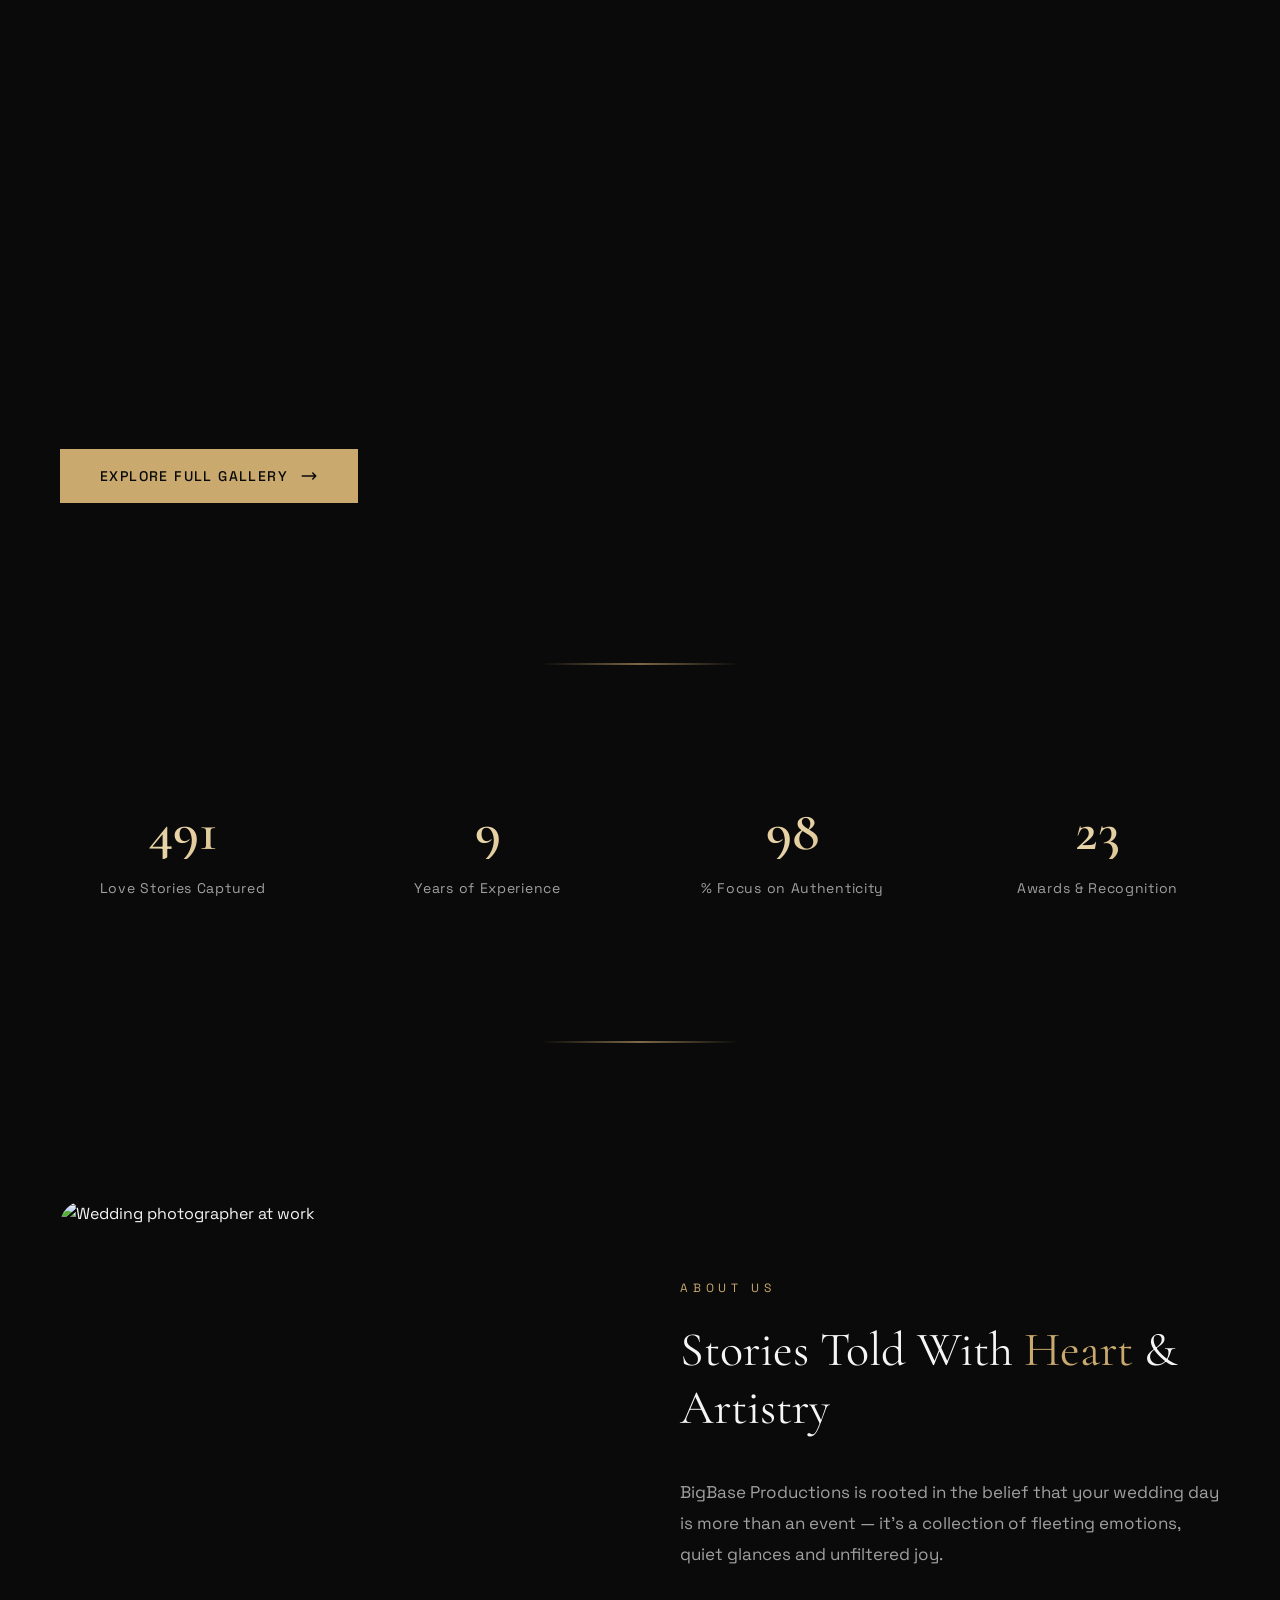
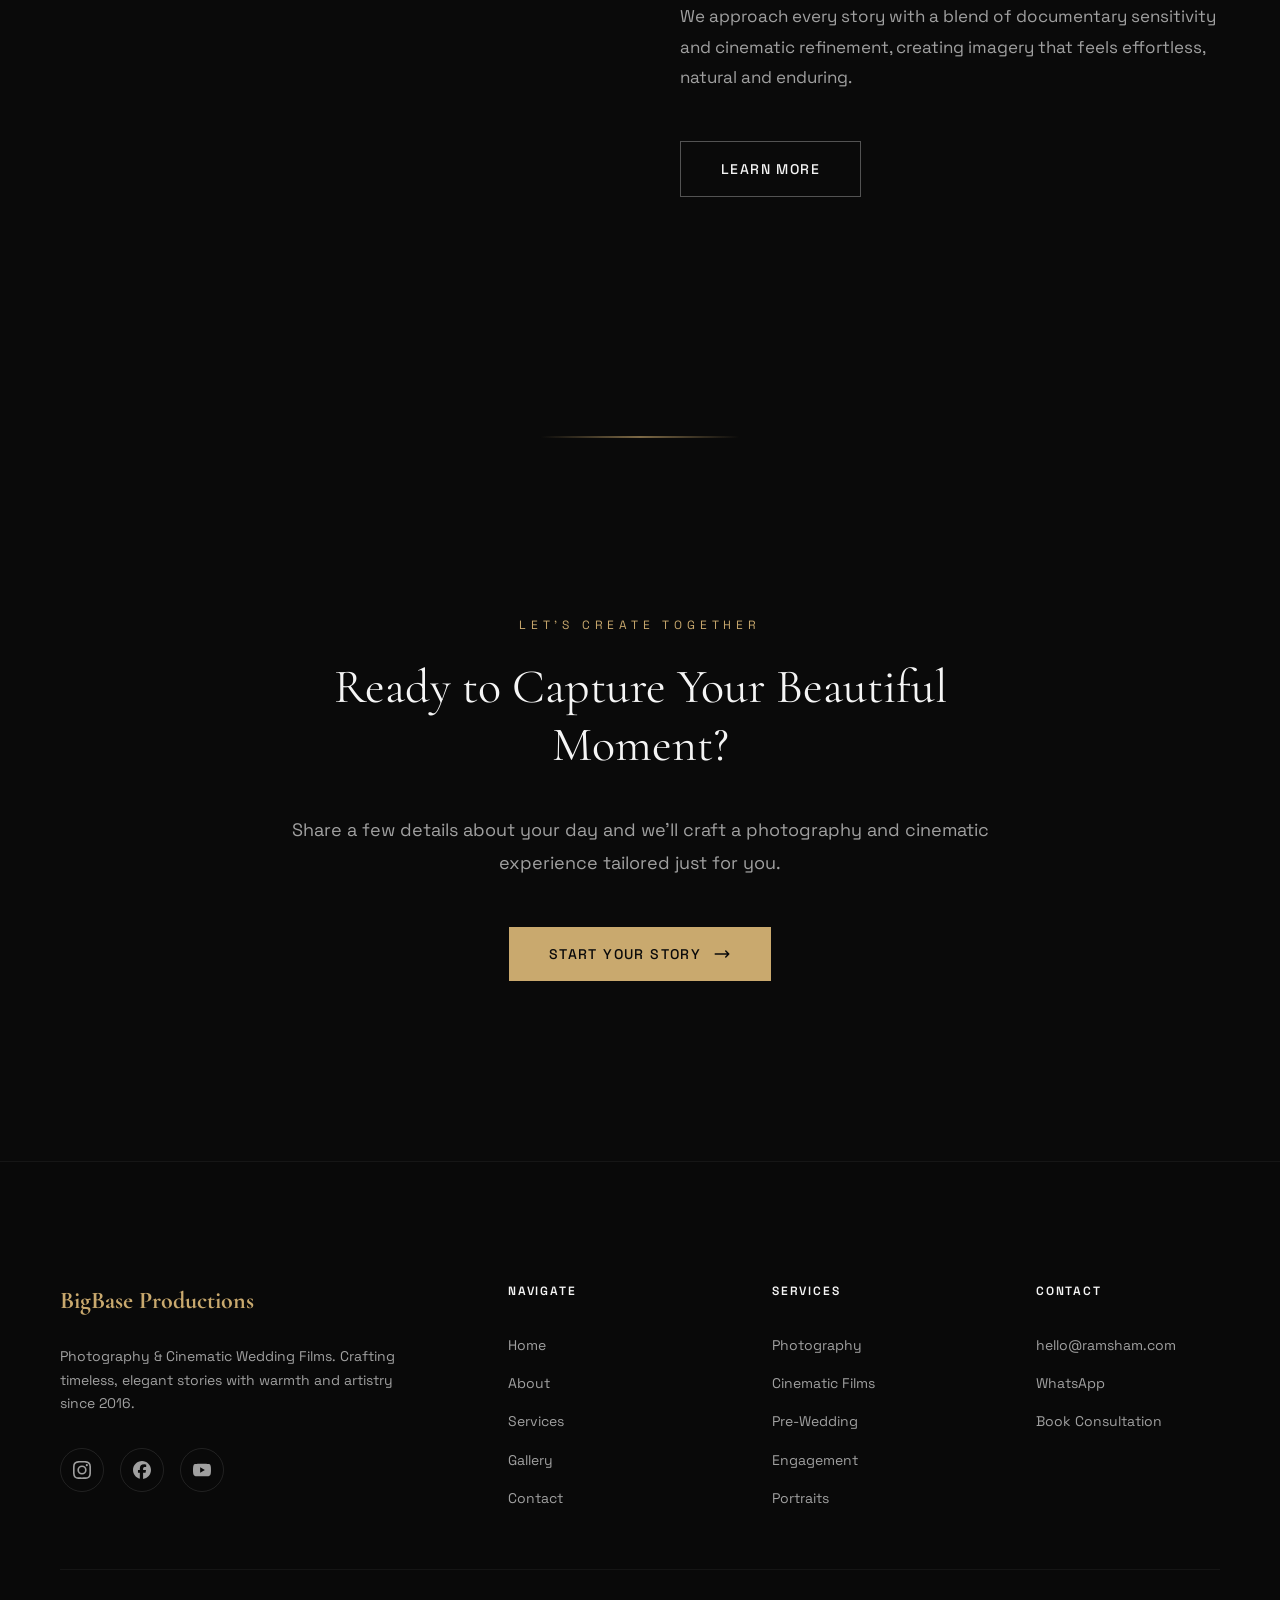
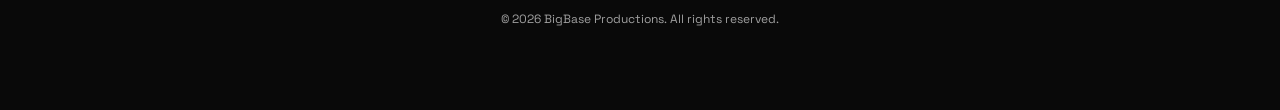
==== commit 4c6a0ee7: "Rebrand: JMD photographers → BigBase Productions" ====
--- a/index.html
+++ b/index.html
@@ -3,14 +3,14 @@
 <head>
   <meta charset="UTF-8" />
   <meta name="viewport" content="width=device-width, initial-scale=1.0" />
-  <title>JMD photographers - Photography & Cinematic Wedding Films</title>
-  <meta name="description" content="JMD photographers - Photography & Cinematic | Artistic Of Wedding. I am ready to capture your beautiful moment." />
+  <title>BigBase Productions - Photography & Cinematic Wedding Films</title>
+  <meta name="description" content="BigBase Productions - Photography & Cinematic | Artistic Of Wedding. I am ready to capture your beautiful moment." />
   <meta name="theme-color" content="#1a1a1a" />
   <link rel="preconnect" href="https://fonts.googleapis.com" />
   <link rel="preconnect" href="https://fonts.gstatic.com" crossorigin />
   <link href="https://fonts.googleapis.com/css2?family=Cormorant+Garamond:ital,wght@0,300;0,400;0,500;0,600;0,700;1,300;1,400;1,500&family=Space+Grotesk:wght@300;400;500;600;700&display=swap" rel="stylesheet" />
   <style>
-    /* JMD photographers - Modern 3D Artistic Website */
+    /* BigBase Productions - Modern 3D Artistic Website */
     :root {
       --font-display: 'Cormorant Garamond', Georgia, serif;
       --font-body: 'Space Grotesk', system-ui, sans-serif;
@@ -1033,7 +1033,7 @@
 
   <!-- Navigation -->
   <nav class="nav" id="nav">
-    <a href="index.html" class="logo">JMD photographers</a>
+    <a href="index.html" class="logo">BigBase Productions</a>
     <div class="nav-links">
       <a href="index.html" class="nav-link active">Home</a>
       <a href="about.html" class="nav-link">About</a>
@@ -1237,7 +1237,7 @@
         <div class="about-content">
           <span class="section-label" style="display: block; text-align: left;">About Us</span>
           <h2>Stories Told With <span>Heart</span> & Artistry</h2>
-          <p>JMD photographers is rooted in the belief that your wedding day is more than an event — it's a collection of fleeting emotions, quiet glances and unfiltered joy.</p>
+          <p>BigBase Productions is rooted in the belief that your wedding day is more than an event — it's a collection of fleeting emotions, quiet glances and unfiltered joy.</p>
           <p>We approach every story with a blend of documentary sensitivity and cinematic refinement, creating imagery that feels effortless, natural and enduring.</p>
           <a href="about.html" class="btn btn-outline">Learn More</a>
         </div>
@@ -1267,7 +1267,7 @@
     <div class="container">
       <div class="footer-grid">
         <div class="footer-brand">
-          <h3>JMD photographers</h3>
+          <h3>BigBase Productions</h3>
           <p>Photography & Cinematic Wedding Films. Crafting timeless, elegant stories with warmth and artistry since 2016.</p>
           <div class="social-links">
             <a href="https://instagram.com/" target="_blank" rel="noopener" class="social-link" aria-label="Instagram">
@@ -1317,7 +1317,7 @@
         </div>
       </div>
       <div class="footer-bottom">
-        <p>&copy; 2026 JMD photographers. All rights reserved.</p>
+        <p>&copy; 2026 BigBase Productions. All rights reserved.</p>
       </div>
     </div>
   </footer>
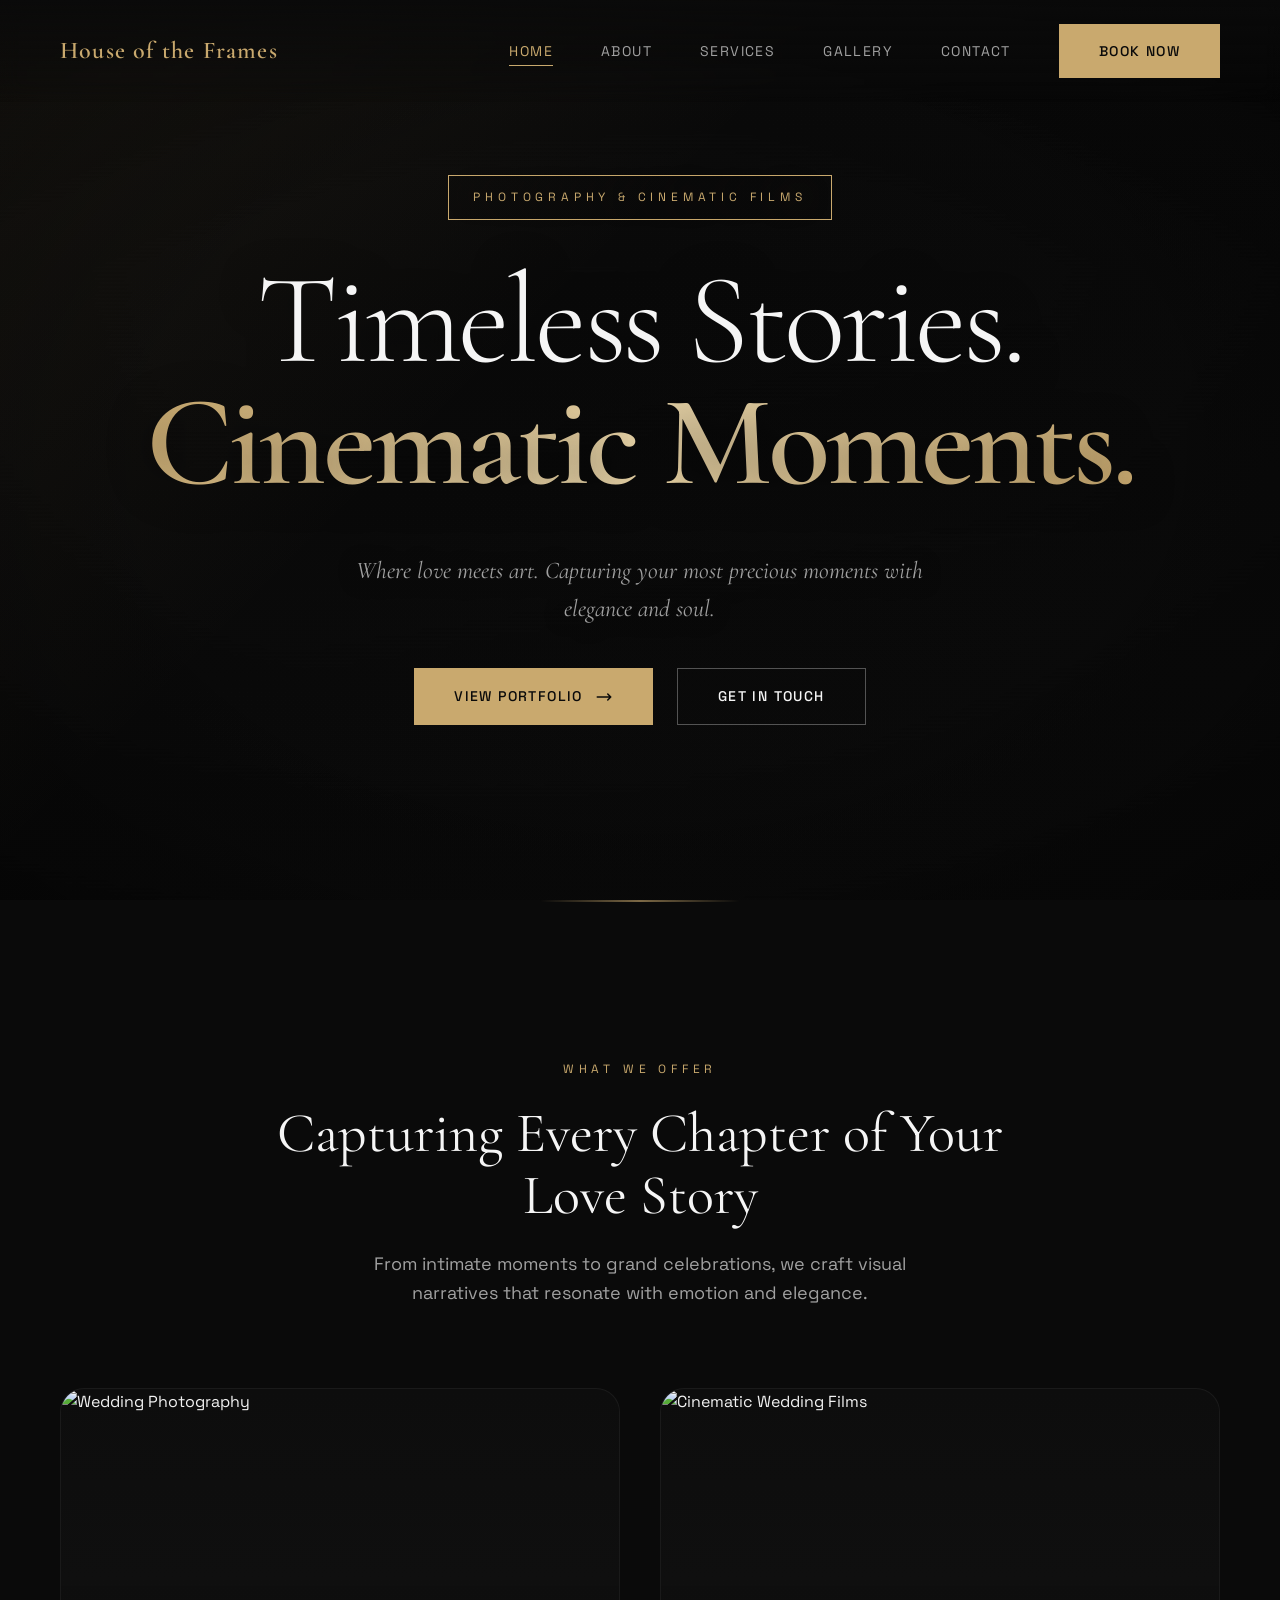
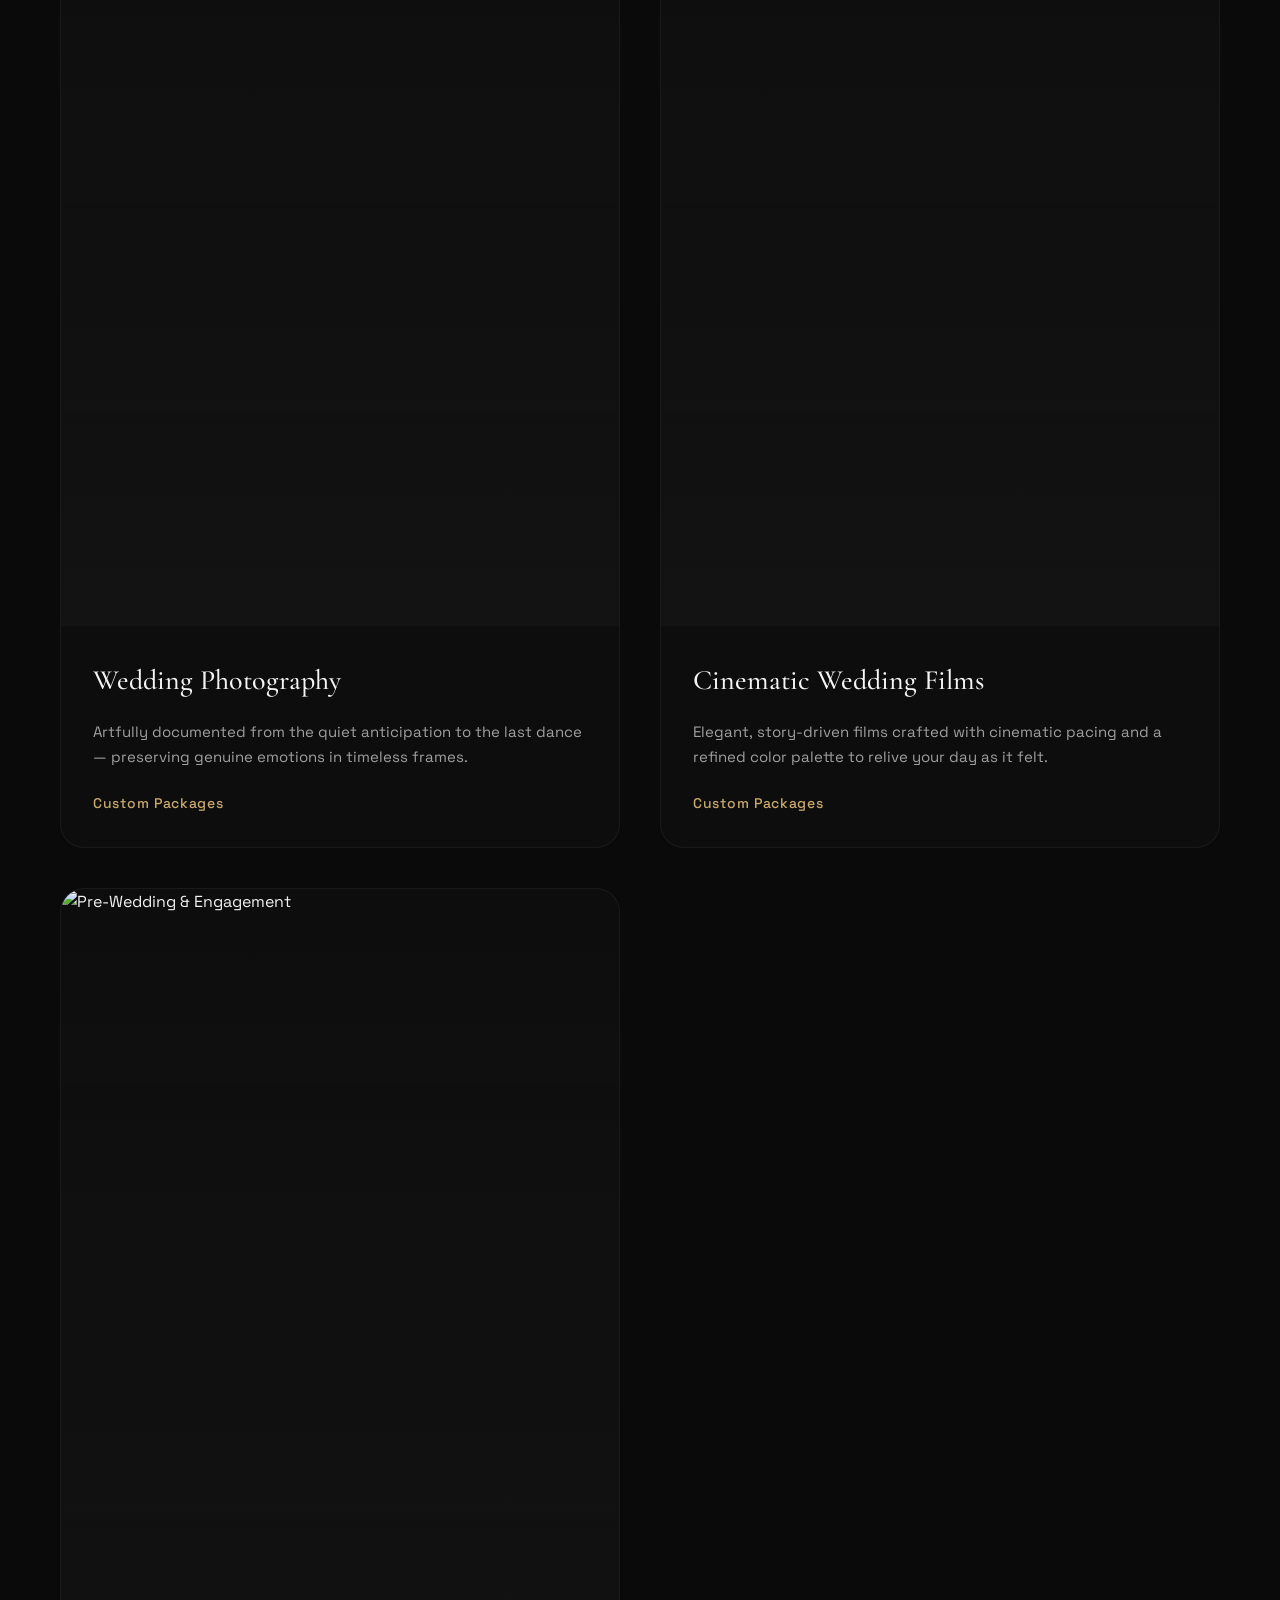
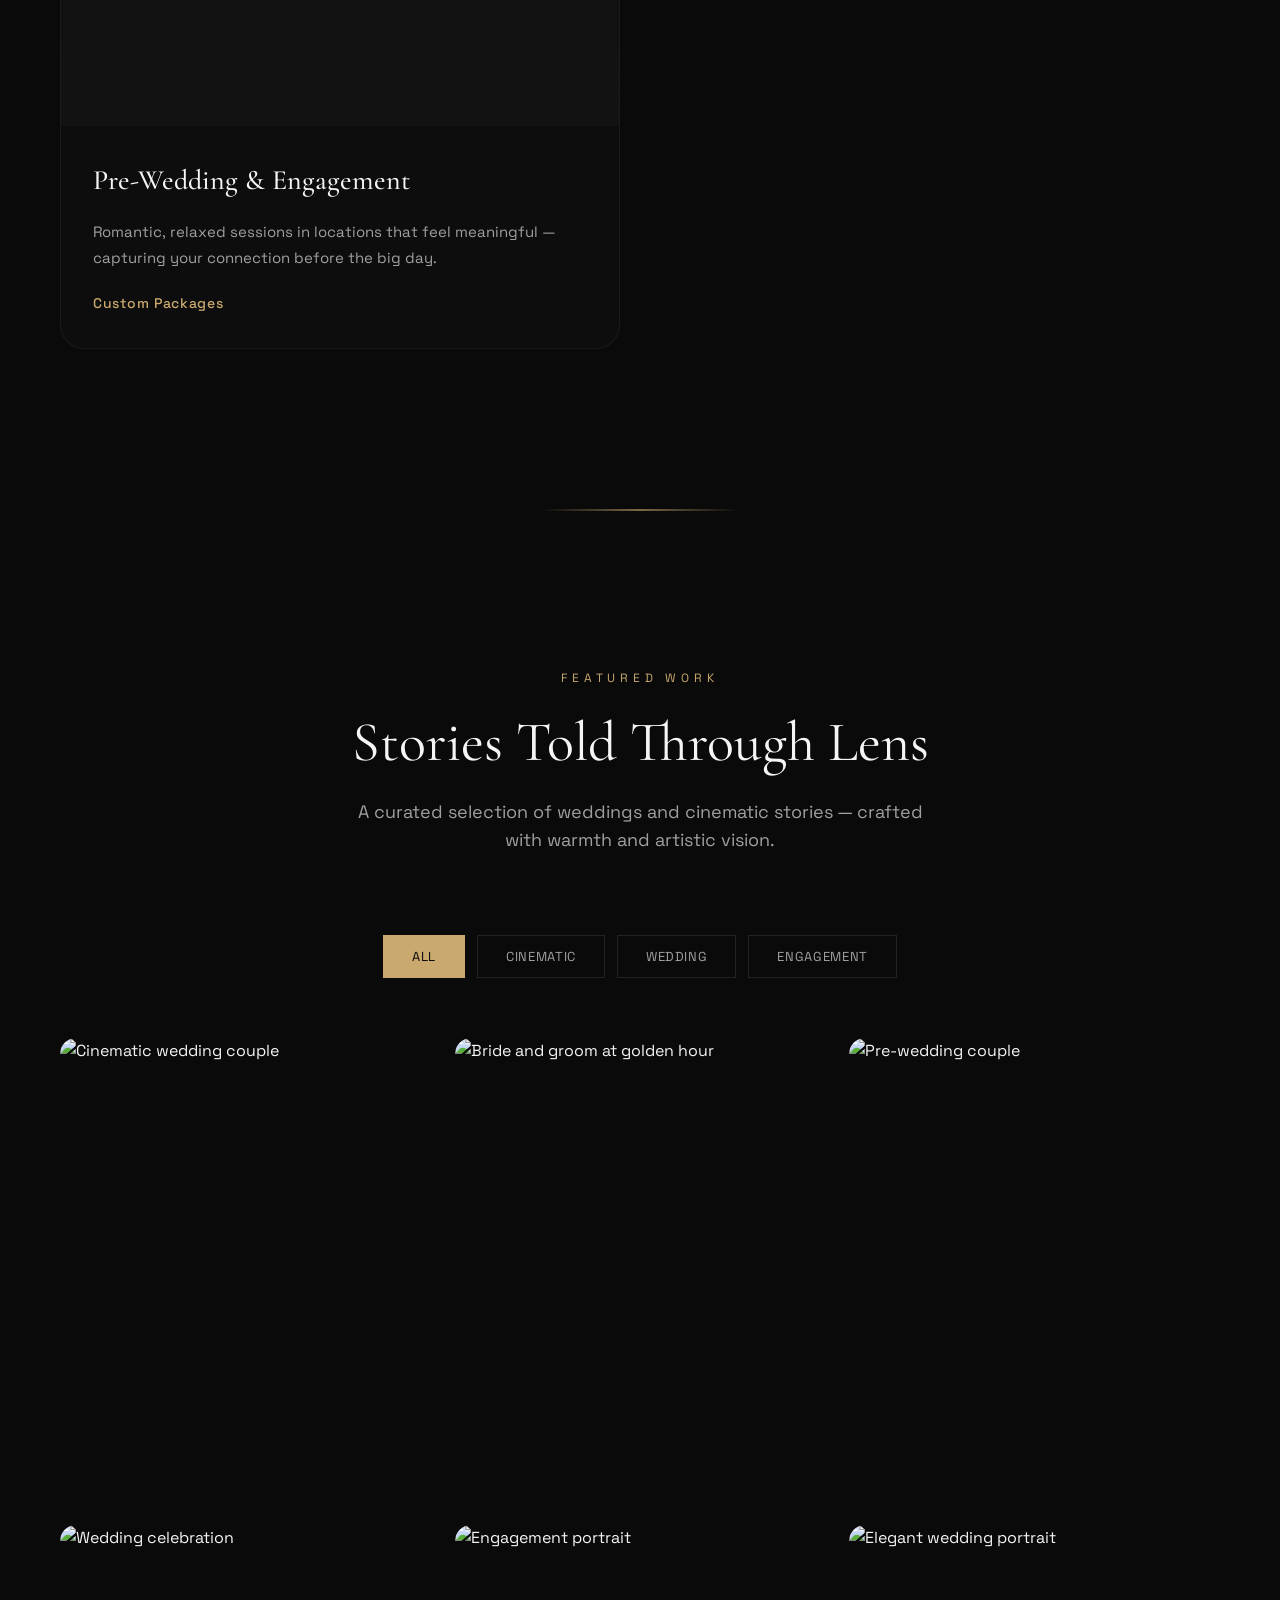
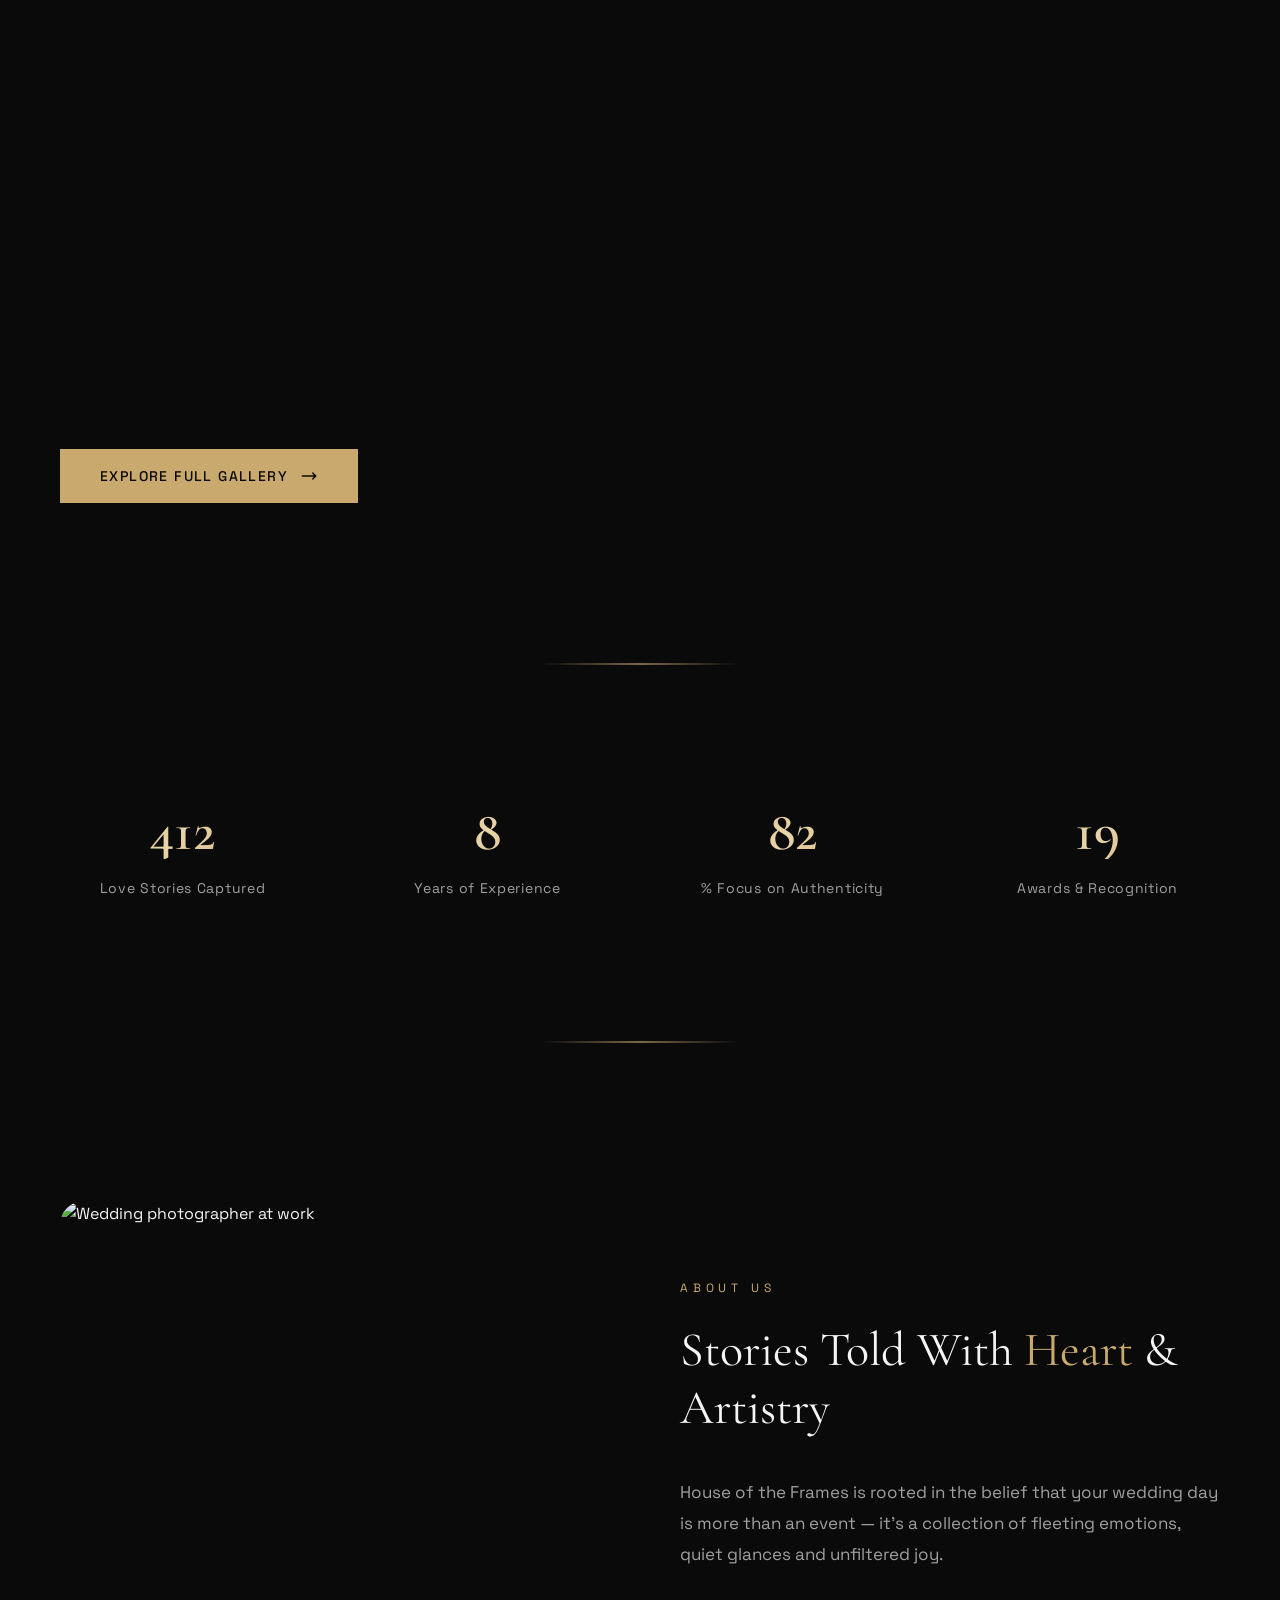
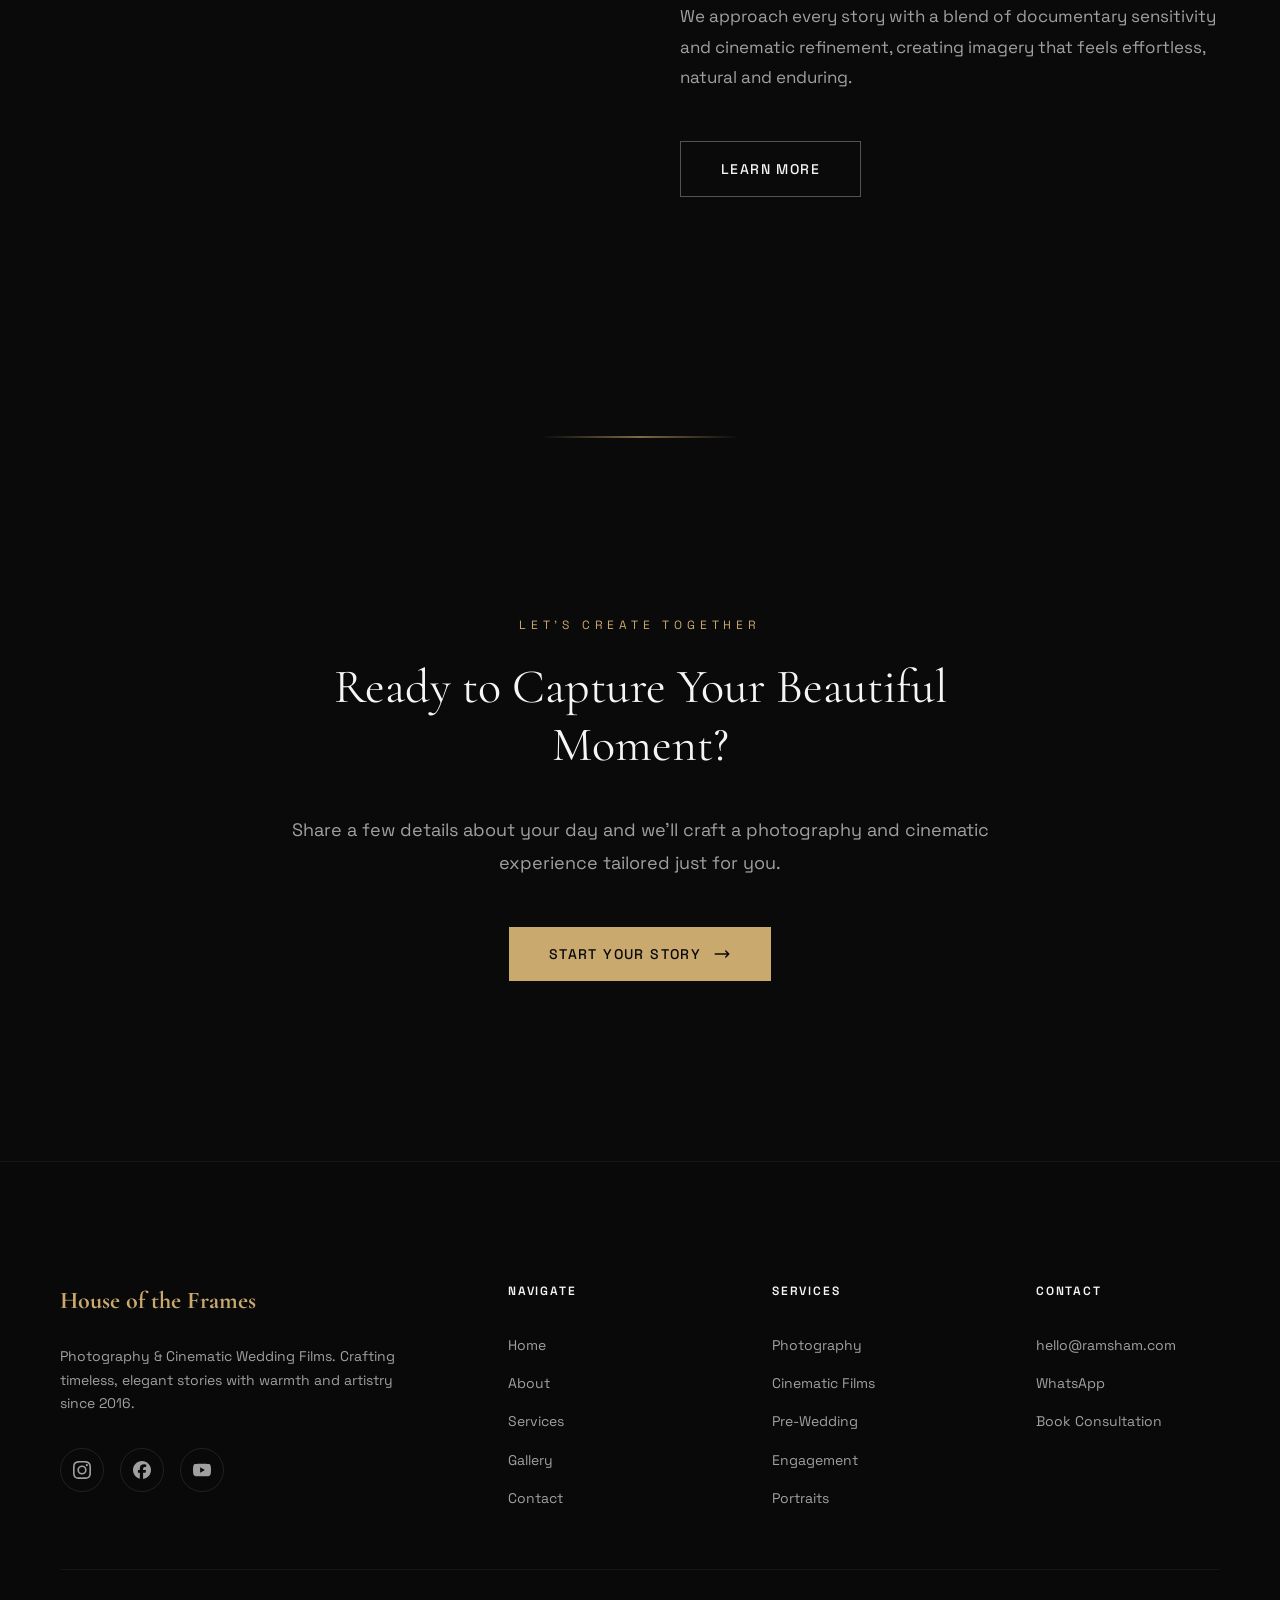
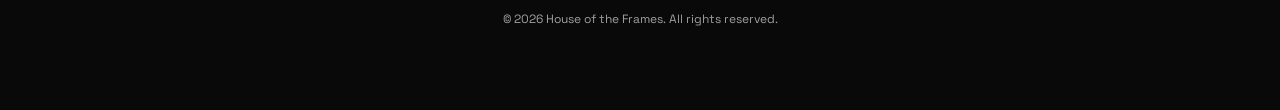
==== commit 0d1d2c63: "Rebrand: BigBase Productions → House of the Frames" ====
--- a/index.html
+++ b/index.html
@@ -3,14 +3,14 @@
 <head>
   <meta charset="UTF-8" />
   <meta name="viewport" content="width=device-width, initial-scale=1.0" />
-  <title>BigBase Productions - Photography & Cinematic Wedding Films</title>
-  <meta name="description" content="BigBase Productions - Photography & Cinematic | Artistic Of Wedding. I am ready to capture your beautiful moment." />
+  <title>House of the Frames - Photography & Cinematic Wedding Films</title>
+  <meta name="description" content="House of the Frames - Photography & Cinematic | Artistic Of Wedding. I am ready to capture your beautiful moment." />
   <meta name="theme-color" content="#1a1a1a" />
   <link rel="preconnect" href="https://fonts.googleapis.com" />
   <link rel="preconnect" href="https://fonts.gstatic.com" crossorigin />
   <link href="https://fonts.googleapis.com/css2?family=Cormorant+Garamond:ital,wght@0,300;0,400;0,500;0,600;0,700;1,300;1,400;1,500&family=Space+Grotesk:wght@300;400;500;600;700&display=swap" rel="stylesheet" />
   <style>
-    /* BigBase Productions - Modern 3D Artistic Website */
+    /* House of the Frames - Modern 3D Artistic Website */
     :root {
       --font-display: 'Cormorant Garamond', Georgia, serif;
       --font-body: 'Space Grotesk', system-ui, sans-serif;
@@ -1033,7 +1033,7 @@
 
   <!-- Navigation -->
   <nav class="nav" id="nav">
-    <a href="index.html" class="logo">BigBase Productions</a>
+    <a href="index.html" class="logo">House of the Frames</a>
     <div class="nav-links">
       <a href="index.html" class="nav-link active">Home</a>
       <a href="about.html" class="nav-link">About</a>
@@ -1237,7 +1237,7 @@
         <div class="about-content">
           <span class="section-label" style="display: block; text-align: left;">About Us</span>
           <h2>Stories Told With <span>Heart</span> & Artistry</h2>
-          <p>BigBase Productions is rooted in the belief that your wedding day is more than an event — it's a collection of fleeting emotions, quiet glances and unfiltered joy.</p>
+          <p>House of the Frames is rooted in the belief that your wedding day is more than an event — it's a collection of fleeting emotions, quiet glances and unfiltered joy.</p>
           <p>We approach every story with a blend of documentary sensitivity and cinematic refinement, creating imagery that feels effortless, natural and enduring.</p>
           <a href="about.html" class="btn btn-outline">Learn More</a>
         </div>
@@ -1267,7 +1267,7 @@
     <div class="container">
       <div class="footer-grid">
         <div class="footer-brand">
-          <h3>BigBase Productions</h3>
+          <h3>House of the Frames</h3>
           <p>Photography & Cinematic Wedding Films. Crafting timeless, elegant stories with warmth and artistry since 2016.</p>
           <div class="social-links">
             <a href="https://instagram.com/" target="_blank" rel="noopener" class="social-link" aria-label="Instagram">
@@ -1317,7 +1317,7 @@
         </div>
       </div>
       <div class="footer-bottom">
-        <p>&copy; 2026 BigBase Productions. All rights reserved.</p>
+        <p>&copy; 2026 House of the Frames. All rights reserved.</p>
       </div>
     </div>
   </footer>
